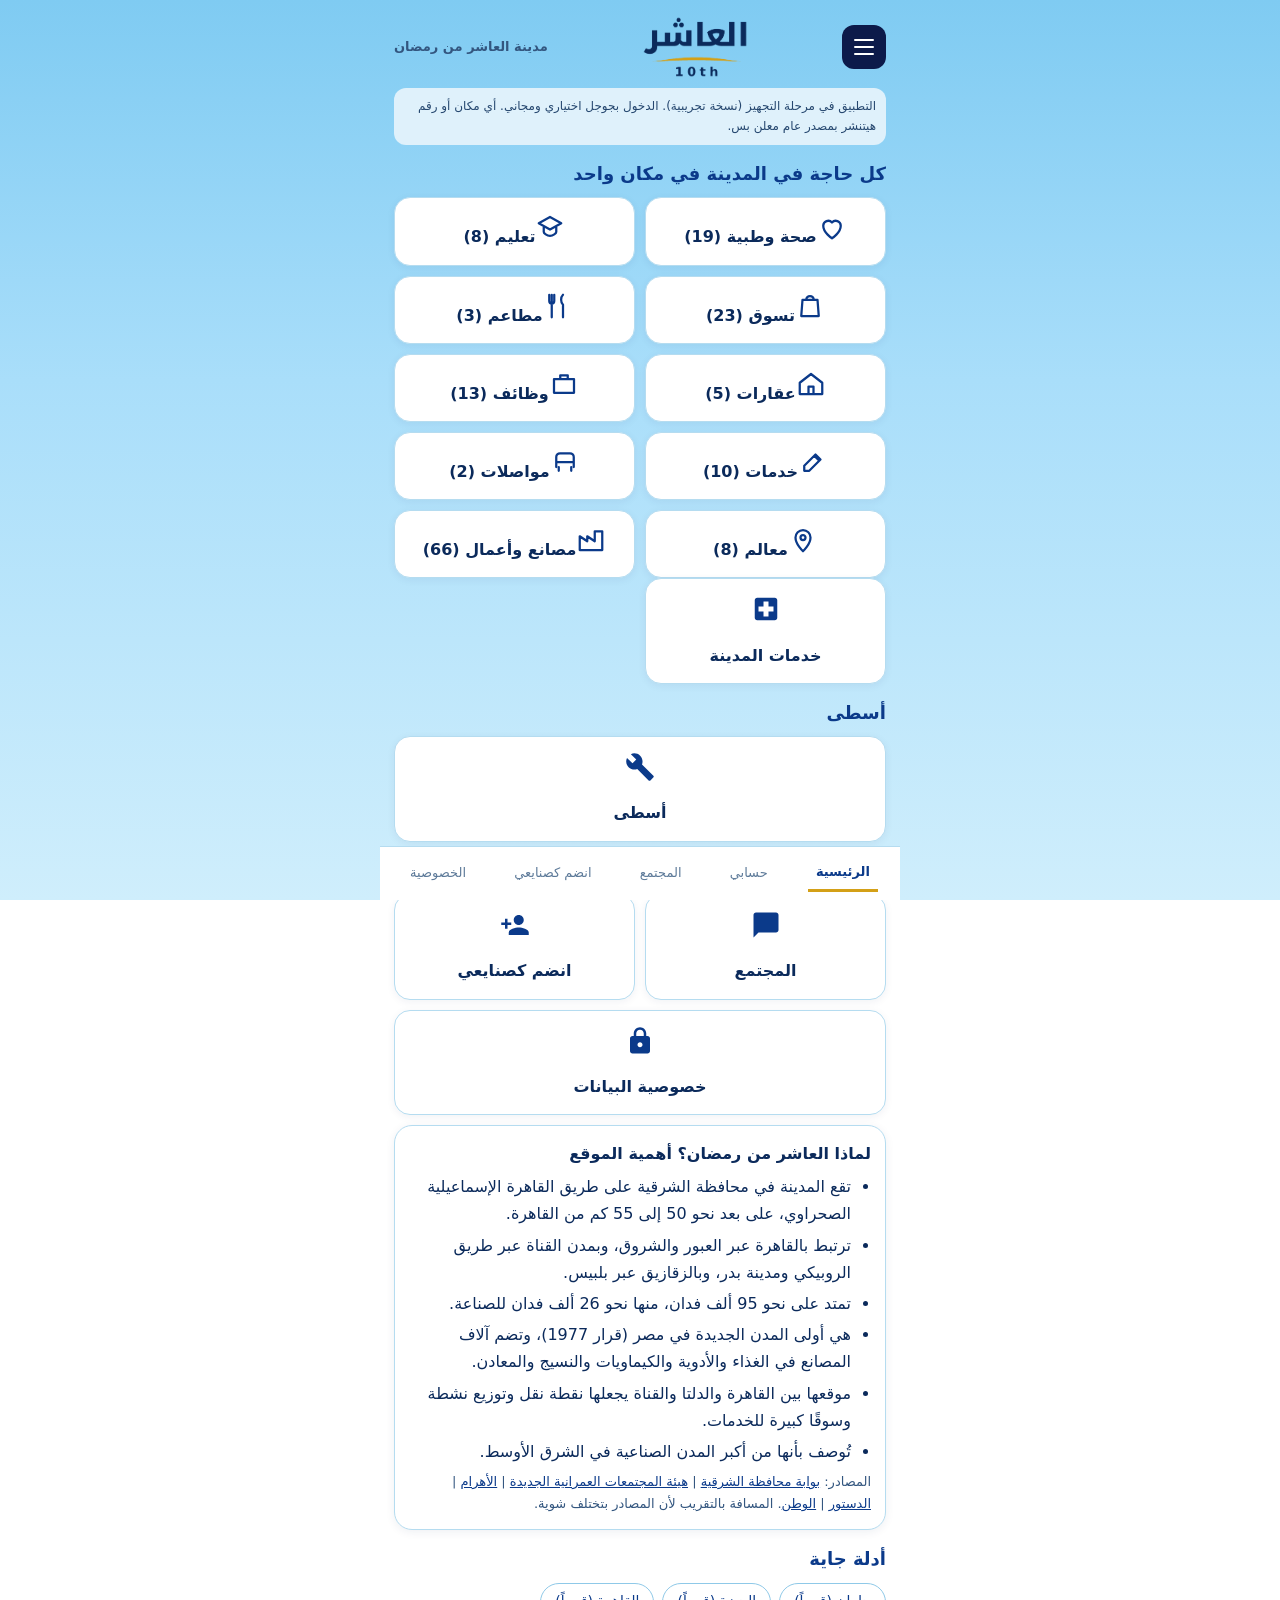
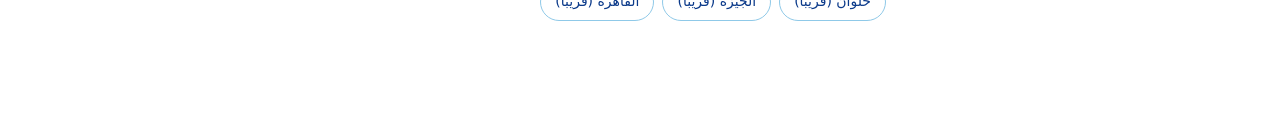
==== asta/index.html @ f3e726d2 "Revise directory content in index.html Updated the content and structure of the directory in index.h" ====
<!doctype html><html lang="ar" dir="rtl"><head><meta charset="utf-8"><meta name="viewport" content="width=device-width,initial-scale=1,viewport-fit=cover"><title>العاشر</title><link rel="manifest" href="manifest.webmanifest"><link rel="icon" type="image/png" href="[data-uri]"><link rel="apple-touch-icon" href="icon-192.png"><meta name="theme-color" content="#7fcbf2"><meta name="robots" content="noindex">
<style>
*{box-sizing:border-box;-webkit-tap-highlight-color:transparent}body{margin:0;background:linear-gradient(180deg,#7fcbf2 0,#a9defa 380px,#cfeefc 100%) fixed;color:#0b2a5b;font-family:system-ui,-apple-system,"Segoe UI",Tahoma,sans-serif;padding:calc(env(safe-area-inset-top) + 10px) 14px 92px;max-width:520px;margin:0 auto;line-height:1.7;min-height:100vh}
h1{font-size:24px;margin:6px 0 2px;color:#0b2a5b}h2{font-size:18px;margin:14px 0 8px;color:#0b3a8a}.sub{font-size:13px;color:#33567f}
.top{display:flex;align-items:center;justify-content:space-between;gap:10px;margin:6px 0 4px}.logo{height:62px}.logo svg{width:100%;height:100%}.tag{font-size:13px;color:#33567f;font-weight:600;text-align:left}
.card{background:#fff;border:1px solid #b5dcf0;border-radius:18px;padding:14px;margin:10px 0;box-shadow:0 2px 10px rgba(11,42,91,.07)}
.grid{display:grid;grid-template-columns:1fr 1fr;gap:10px}.tile{background:#fff;border:1px solid #b5dcf0;border-radius:16px;padding:14px 10px;text-align:center;color:#0b2a5b;font:inherit;font-weight:700;cursor:pointer;box-shadow:0 2px 8px rgba(11,42,91,.06)}.tile .e{display:block;font-size:26px;margin-bottom:4px}.tile.wide{grid-column:1/-1}
.chips{display:flex;flex-wrap:wrap;gap:8px;margin:8px 0}.chip{background:#fff;border:1px solid #8fc9e8;border-radius:999px;padding:6px 14px;font-size:14px;color:#0b3a8a}
button{font:inherit}.back{background:none;border:0;color:#0b3a8a;font-weight:700;padding:6px 0}
.btn{background:#0b3a8a;color:#fff;border:0;border-radius:12px;padding:11px 16px;font-weight:800;width:100%}.btn[disabled]{background:#c7d7e6;color:#6b809a}
.empty{border:1px dashed #6fb3d9;background:#f4fbff;border-radius:14px;padding:14px;color:#25476f;font-size:14px;margin-top:10px}
.disc{font-size:12px;background:#dff1fb;border-radius:12px;padding:8px 10px;margin:10px 0;color:#25476f}
select{font:inherit;background:#fff;color:#0b2a5b;border:1px solid #8fc9e8;border-radius:10px;padding:8px;width:100%;margin-top:6px}
nav{position:fixed;bottom:0;left:0;right:0;background:#fff;border-top:1px solid #b5dcf0;display:flex;justify-content:space-around;padding:8px 6px calc(env(safe-area-inset-bottom) + 8px);max-width:520px;margin:0 auto}
nav button{background:none;border:0;color:#5d7a99;padding:6px 8px;font-size:13px}nav button.on{color:#0b3a8a;font-weight:800;border-bottom:3px solid #d4a017}
ul{padding-inline-start:20px;margin:6px 0}li{margin:4px 0}
#ov{position:fixed;inset:0;background:rgba(5,15,50,.5);opacity:0;pointer-events:none;transition:opacity .2s;z-index:20}#ov.on{opacity:1;pointer-events:auto}#dr{position:fixed;top:0;bottom:0;right:0;width:min(78vw,300px);background:#0c1a4a;color:#fff;transform:translateX(100%);transition:transform .22s;z-index:21;overflow-y:auto;padding:14px 10px 24px}#dr.on{transform:none}#dr h3{margin:6px 10px 12px;font-size:18px;color:#f0c24a}#dr button{display:block;width:100%;text-align:right;background:none;border:0;color:#fff;font:inherit;font-size:16px;padding:12px;border-radius:10px}#dr button:active,#dr button.on{background:rgba(255,255,255,.14)}#dr hr{border:0;border-top:1px solid rgba(255,255,255,.2);margin:8px 0}</style></head><body>
<div class="top"><button id="hb" aria-label="القائمة" style="background:#0c1a4a;border:0;border-radius:12px;width:44px;height:44px;flex:none;display:flex;flex-direction:column;align-items:center;justify-content:center;gap:5px;padding:0"><i style="display:block;width:20px;height:2px;background:#fff;border-radius:2px"></i><i style="display:block;width:20px;height:2px;background:#fff;border-radius:2px"></i><i style="display:block;width:20px;height:2px;background:#fff;border-radius:2px"></i></button><div class="logo"><img src="[data-uri]" alt="العاشر 10th" style="height:100%;width:auto"></div><div class="tag">مدينة العاشر من رمضان</div></div>
<div class="disc">التطبيق في مرحلة التجهيز (نسخة تجريبية). الدخول بجوجل اختياري ومجاني. أي مكان أو رقم هيتنشر بمصدر عام معلن بس.</div>
<div id="v"></div>
<nav id="nv"></nav><div id="ov"></div><div id="dr"></div>
<script>
const SECT={
rs:{g:1,e:'',n:'مطاعم',d:'مطاعم العاشر من رمضان',chips:['كشري','مشويات','فطير','سمك','وجبات سريعة','حلويات'],em:'لسه مفيش بيانات هنا. هنضيف الأماكن والأرقام بس لما يكون ليها مصدر عام معلن، وهنكتب المصدر وتاريخ القراءة.'},
cf:{g:1,e:'',n:'كافيهات',d:'كافيهات العاشر من رمضان',chips:['كافيه','قهوة مختصة','مكان للمذاكرة'],em:'لسه مفيش بيانات هنا. هنضيف الأماكن والأرقام بس لما يكون ليها مصدر عام معلن، وهنكتب المصدر وتاريخ القراءة.'},
tx:{g:1,e:'',n:'تاكسي ومواصلات',d:'التاكسي والمواصلات جوه العاشر من رمضان وناحية القاهرة والزقازيق',chips:['تاكسي','ميكروباص','مواقف'],em:'لسه مفيش بيانات هنا. هنضيف الأماكن والأرقام بس لما يكون ليها مصدر عام معلن، وهنكتب المصدر وتاريخ القراءة.'},
sv:{g:1,e:'',n:'خدمات المدينة',d:'صيدليات، مستشفيات، أرقام الطوارئ',chips:['صيدليات','مستشفيات','طوارئ'],em:'لسه مفيش بيانات هنا. هنضيف الأماكن والأرقام بس لما يكون ليها مصدر عام معلن، وهنكتب المصدر وتاريخ القراءة.'},
tr:{e:'',n:'أسطى: الصنايعية',d:'صنايعية في كل المحافظات حسب الحرفة',chips:['سباك','كهربائي','فني تكييف','نجار','نقاش','حداد'],em:'لسه مفيش صنايعية مسجلين. القسم هيتملي لما التسجيل يفتح.'},
co:{e:'',n:'مقاولين',d:'مقاولين في كل المحافظات',chips:[],em:'لسه مفيش مقاولين مسجلين. القسم هيتملي لما التسجيل يفتح.'},
en:{e:'',n:'مهندسين',d:'مهندسين في كل المحافظات',chips:[],em:'لسه مفيش مهندسين مسجلين. القسم هيتملي لما التسجيل يفتح.'},
su:{e:'',n:'موردين وتوريد',d:'موردين ومحلات مواد البناء والعدد',chips:['مون','حديد','بويات','سيراميك','العدد والمعدات'],em:'لسه مفيش موردين مسجلين. القسم هيتملي لما التسجيل يفتح.'}};
const IC={"rs": "M11 9H9V2H7v7H5V2H3v7c0 2.12 1.66 3.84 3.75 3.97V22h2.5v-9.03C11.34 12.84 13 11.12 13 9V2h-2v7zm5-3v8h2.5v8H21V2c-2.76 0-5 2.24-5 4z", "cf": "M20 3H4v10c0 2.21 1.79 4 4 4h6c2.21 0 4-1.79 4-4v-3h2c1.11 0 2-.89 2-2V5c0-1.11-.89-2-2-2zm0 5h-2V5h2v3zM4 19h16v2H4z", "tx": "M18.92 6.01C18.72 5.42 18.16 5 17.5 5H15V3H9v2H6.5c-.66 0-1.21.42-1.42 1.01L3 12v8c0 .55.45 1 1 1h1c.55 0 1-.45 1-1v-1h12v1c0 .55.45 1 1 1h1c.55 0 1-.45 1-1v-8l-2.08-5.99zM6.5 16c-.83 0-1.5-.67-1.5-1.5S5.67 13 6.5 13s1.5.67 1.5 1.5S7.33 16 6.5 16zm11 0c-.83 0-1.5-.67-1.5-1.5s.67-1.5 1.5-1.5 1.5.67 1.5 1.5-.67 1.5-1.5 1.5zM5 11l1.5-4.5h11L19 11H5z", "sv": "M19 3H5c-1.1 0-2 .9-2 2v14c0 1.1.9 2 2 2h14c1.1 0 2-.9 2-2V5c0-1.1-.9-2-2-2zm-1 11h-4v4h-4v-4H6v-4h4V6h4v4h4v4z", "tr": "M22.7 19l-9.1-9.1c.9-2.3.4-5-1.5-6.9-2-2-5-2.4-7.4-1.3L9 6 6 9 1.6 4.7C.4 7.1.9 10.1 2.9 12.1c1.9 1.9 4.6 2.4 6.9 1.5l9.1 9.1c.4.4 1 .4 1.4 0l2.3-2.3c.5-.4.5-1.1.1-1.4z", "co": "M12 2L2 7v2h20V7L12 2zM4 11v8h4v-8H4zm6 0v8h4v-8h-4zm6 0v8h4v-8h-4zM2 21h20v2H2z", "en": "M3 17.25V21h3.75L17.81 9.94l-3.75-3.75L3 17.25zM20.71 7.04a1 1 0 000-1.41l-2.34-2.34a1 1 0 00-1.41 0l-1.83 1.83 3.75 3.75 1.83-1.83z", "su": "M20 2H4c-1 0-2 1-2 2v3.01c0 .72.43 1.34 1 1.69V20c0 1.1 1.1 2 2 2h14c.9 0 2-.9 2-2V8.7c.57-.35 1-.97 1-1.69V4c0-1-1-2-2-2zm-5 12H9v-2h6v2zm5-7H4V4l16-.02V7z", "cm": "M20 2H4c-1.1 0-2 .9-2 2v18l4-4h14c1.1 0 2-.9 2-2V4c0-1.1-.9-2-2-2z", "jn": "M15 12c2.21 0 4-1.79 4-4s-1.79-4-4-4-4 1.79-4 4 1.79 4 4 4zm-9-2V7H4v3H1v2h3v3h2v-3h3v-2H6zm9 4c-2.67 0-8 1.34-8 4v2h16v-2c0-2.66-5.33-4-8-4z", "pv": "M18 8h-1V6c0-2.76-2.24-5-5-5S7 3.24 7 6v2H6c-1.1 0-2 .9-2 2v10c0 1.1.9 2 2 2h12c1.1 0 2-.9 2-2V10c0-1.1-.9-2-2-2zm-6 9c-1.1 0-2-.9-2-2s.9-2 2-2 2 .9 2 2-.9 2-2 2zM9 8V6c0-1.66 1.34-3 3-3s3 1.34 3 3v2H9z"};const ic=k=>{const s=document.createElement('span');s.className='e';s.innerHTML='<svg viewBox="0 0 24 24" width="30" height="30" fill="#0b3a8a"><path d="'+IC[k]+'"/></svg>';return s};
const $=(t,a={},...c)=>{const e=document.createElement(t);for(const k in a){if(k==='on')for(const x in a.on)e.addEventListener(x,a.on[x]);else e.setAttribute(k,a[k])}c.flat().forEach(x=>e.append(x&&x.nodeType?x:document.createTextNode(x==null?'':x)));return e};
const DATA=[["sv", "طوارئ", "شرطة النجدة", "122", "وزارة الداخلية", "https://moi.gov.eg/home/EmergancyNumber"], ["sv", "طوارئ", "الحماية المدنية (المطافي)", "180", "وزارة الداخلية", "https://moi.gov.eg/home/EmergancyNumber"], ["sv", "طوارئ", "حوادث المرور", "01221110000", "وزارة الداخلية", "https://moi.gov.eg/home/EmergancyNumber"], ["sv", "طوارئ", "مكافحة جرائم تقنية المعلومات", "108", "وزارة الداخلية", "https://moi.gov.eg/home/EmergancyNumber"], ["sv", "طوارئ", "الإسعاف", "123", "بوابة محافظة القليوبية (رقم قومي)", "http://www.qaliobia.gov.eg/SitePages/SerEmergency.aspx?ID=1"], ["sv", "مرافق", "طوارئ الغاز", "129", "جهاز حماية المستهلك", "https://cpa.gov.eg/ar-eg/%D8%A3%D8%B1%D9%82%D8%A7%D9%85-%D8%AA%D9%87%D9%85%D9%83"], ["sv", "مرافق", "المياه والصرف الصحي", "125", "جهاز حماية المستهلك", "https://cpa.gov.eg/ar-eg/%D8%A3%D8%B1%D9%82%D8%A7%D9%85-%D8%AA%D9%87%D9%85%D9%83"], ["sv", "المدينة", "جهاز مدينة العاشر من رمضان (54 طريق مصر الإسماعيلية الصحراوي)", "0554410437", "بوابة محافظة الشرقية", "http://www.sharkia.gov.eg/areas/asher/default.aspx"], ["sv", "مستشفيات", "مستشفى العاشر من رمضان الجامعي", "", "الرئاسة المصرية: صفحة المشروع (يوليو 2022)", "https://www.presidency.eg/ar/%D8%A7%D9%84%D9%85%D8%B4%D8%A7%D8%B1%D9%8A%D8%B9-%D8%A7%D9%84%D9%82%D9%88%D9%85%D9%8A%D8%A9/%D9%85%D8%B3%D8%AA%D8%B4%D9%81%D9%89-%D8%A7%D9%84%D8%B9%D8%A7%D8%B4%D8%B1-%D9%85%D9%86-%D8%B1%D9%85%D8%B6%D8%A7%D9%86-%D8%A7%D9%84%D8%AC%D8%A7%D9%85%D8%B9%D9%8A-02-07-2022/"], ["cf", "كافيهات", "قهوة كايرو، ستريب مول (مفتوح 24/7 حسب موقعهم)", "", "الموقع الرسمي: qahwetcairo.com", "https://www.qahwetcairo.com/"], ["cf", "كافيهات", "ميرتا Mirta، منطقة الأردنية (السبت إلى الخميس 8 ص إلى 8 م)", "", "الموقع الرسمي: mirta.coffee", "https://mirta.coffee/branch/egypt"]];const RD='27 نوفمبر 2026';
const GOV=['القاهرة','الجيزة','الإسكندرية','القليوبية','الشرقية','الدقهلية','الغربية','المنوفية','البحيرة','كفر الشيخ','دمياط','بورسعيد','الإسماعيلية','السويس','شمال سيناء','جنوب سيناء','البحر الأحمر','بني سويف','الفيوم','المنيا','أسيوط','سوهاج','قنا','الأقصر','أسوان','الوادي الجديد','مطروح'];let gov=localStorage.getItem('asta_gov')||'',cty=localStorage.getItem('asta_city')||'';const CITY={"القاهرة": ["المرج", "المطرية", "عين شمس", "السلام أول", "السلام ثان", "النزهة", "مصر الجديدة", "مدينة نصر شرق", "مدينة نصر غرب", "الوايلي", "باب الشعرية", "وسط القاهرة", "الموسكي", "الأزبكية", "عابدين", "بولاق", "غرب", "منشأة ناصر", "الزيتون", "حدائق القبة", "الزاوية الحمراء", "الشرابية", "الساحل", "شبرا", "روض الفرج", "الأميرية", "السيدة زينب", "مصر القديمة", "الخليفة", "المقطم", "البساتين", "دار السلام", "المعادي", "طرة", "حلوان", "التبين", "15 مايو", "المعصرة", "القاهرة الجديدة"], "الجيزة": ["الجيزة", "منشأة القناطر", "أوسيم", "كرداسة", "أبو النمرس", "الحوامدية", "البدرشين", "العياط", "الصف", "أطفيح", "الواحات البحرية", "الشيخ زايد", "السادس من أكتوبر", "الباويطي"], "القليوبية": ["بنها", "قليوب", "القناطر الخيرية", "الخانكة", "كفر شكر", "طوخ", "شبين القناطر", "شبرا الخيمة", "قها", "العبور", "الخصوص"], "الإسكندرية": ["الإسكندرية", "برج العرب", "برج العرب الجديدة"], "البحيرة": ["دمنهور", "كفر الدوار", "رشيد", "إدكو", "أبو المطامير", "أبو حمص", "الدلنجات", "المحمودية", "الرحمانية", "إيتاي البارود", "حوش عيسى", "شبراخيت", "كوم حمادة", "بدر", "وادي النطرون", "النوبارية الجديدة"], "مطروح": ["مرسى مطروح", "الحمام", "العلمين", "الضبعة", "النجيلة", "سيدي براني", "السلوم", "سيوة"], "دمياط": ["دمياط", "فارسكور", "كفر سعد", "الزرقا", "كفر البطيخ", "رأس البر", "عزبة البرج", "دمياط الجديدة", "السرو", "الروضة"], "الدقهلية": ["المنصورة", "طلخا", "ميت غمر", "دكرنس", "أجا", "منية النصر", "السنبلاوين", "بني عبيد", "المنزلة", "تمي الأمديد", "الجمالية", "شربين", "المطرية", "بلقاس", "ميت سلسيل", "محلة دمنة", "نبروه"], "كفر الشيخ": ["كفر الشيخ", "دسوق", "فوه", "مطوبس", "البرلس", "الحامول", "بيلا", "الرياض", "سيدي سالم", "قلين"], "الغربية": ["طنطا", "المحلة الكبرى", "كفر الزيات", "زفتى", "السنطة", "قطور", "بسيون", "سمنود"], "المنوفية": ["شبين الكوم", "السادات", "منوف", "أشمون", "الباجور", "قويسنا", "بركة السبع", "تلا", "الشهداء"], "الشرقية": ["العاشر من رمضان", "الزقازيق", "بلبيس", "أبو حماد", "منيا القمح", "ههيا", "فاقوس", "مشتول السوق", "أبو كبير", "الإبراهيمية", "ديرب نجم", "كفر صقر", "أولاد صقر", "الحسينية", "صان الحجر", "منشأة أبو عمر"], "الإسماعيلية": ["الإسماعيلية", "فايد", "القنطرة شرق", "القنطرة غرب", "التل الكبير", "أبو صوير", "القصاصين"], "بني سويف": ["بني سويف", "الواسطى", "ناصر", "إهناسيا", "ببا", "سمسطا", "الفشن", "الفيوم", "طامية", "سنورس", "إطسا", "إبشواي", "يوسف الصديق", "الشواشنة", "سنهور القبلية"], "المنيا": ["المنيا", "مغاغة", "بني مزار", "مطاي", "سمالوط", "أبو قرقاص", "ملوي", "دير مواس", "العدوة", "المنيا الجديدة"], "أسيوط": ["ديروط", "القوصية", "أبنوب", "منفلوط", "أسيوط", "الفتح", "أبو تيج", "الغنايم", "ساحل سليم", "البداري", "صدفا"], "سوهاج": ["سوهاج", "أخميم", "دار السلام", "ساقلتة", "المراغة", "طهطا", "طما", "جهينة", "المنشاة", "جرجا", "البلينا", "العسيرات"], "قنا": ["قنا", "نجع حمادي", "دشنا", "قوص", "قفط", "فرشوط", "أبو تشت", "الوقف", "نقادة"], "الأقصر": ["الأقصر", "البياضية", "القرنة", "أرمنت", "الطود", "إسنا", "الأقصر الجديدة", "طيبة الجديدة"], "أسوان": ["أسوان", "دراو", "كوم أمبو", "نصر النوبة", "إدفو"], "الفيوم": ["الفيوم", "سنورس", "إبشواي", "إطسا", "طامية", "يوسف الصديق"], "البحر الأحمر": ["الغردقة", "رأس غارب", "القصير", "سفاجا", "مرسى علم", "شلاتين", "حلايب"], "الوادي الجديد": ["الخارجة", "الداخلة", "الفرافرة", "باريس", "بلاط"], "بورسعيد": ["بورسعيد", "بورفؤاد", "سلام مصر"], "السويس": ["السويس", "الأربعين", "عتاقة", "الجناين", "فيصل", "السويس الجديدة"], "شمال سيناء": ["العريش", "بئر العبد", "الحسنة", "نخل", "الشيخ زويد", "رفح"], "جنوب سيناء": ["أبو رديس", "أبو زنيمة", "نويبع", "طابا", "رأس سدر", "دهب", "شرم الشيخ", "سانت كاترين", "الطور"]};const PART=["الوادي الجديد"];
const V=document.getElementById('v');let page='home';
const NAV=[['home','الرئيسية'],['ac','حسابي'],['cm','المجتمع'],['jn','انضم كصنايعي'],['pv','الخصوصية']];
function go(p){page=p;render();scrollTo(0,0)}
function nav(){const n=document.getElementById('nv');n.innerHTML='';NAV.forEach(([k,l])=>n.append($('button',{class:page===k?'on':'',on:{click:()=>go(k)}},l)))}
const back=(t)=>$('button',{class:'back',on:{click:()=>go(t||'home')}},'→ رجوع');
const DIR=[["مصانع وأعمال","شركة النساجون الشرقيون","المنطقة الصناعية - مدينة العاشر من رمضان"],["تسوق","النساجون الشرقيون","بجوار صيدناوى، العاشر من رمضان"],["تسوق","معرض العاشر ٢ النساجون الشرقيون","امام مستشفى ابو العزايم، المنطقة الصناعية، العاشر من رمضان"],["تعليم","مدرسة فريش الدولية للتكنولوجيا التطبيقية","طريق مصر النور، العاشر من رمضان"],["تعليم","مدرسة عمرو بن العاص التجريبية للغات","العاشر من رمضان"],["تعليم","مدرسة جرين هايتس مصر الأمريكية","مجاورة 56"],["تعليم","مدرسة العلا الخاصة","العاشر من رمضان"],["مطاعم","كرم الشام","ميدان الأردنية - بجوار مجمع عبد المقصود وسينما رينسانس"],["مطاعم","حواوشى الرفاعى","ش ابو بكر الصديق، الاردنية، العاشر من رمضان"],["مطاعم","مطعم الثوره","المجاورة الخامسة، العاشر من رمضان، الشرقية داخل مول ابو الوفا"],["مواصلات","ريد لاين تاكسي (خدمة أهالي العاشر)","خدمة تاكسي بكباتن مسجلين بأكواد، تنظيم عبر صفحة فيسبوك"],["مواصلات","تاكسي ريد لاين & FOR YOU (رحلات خارجية/مطارات/شركات)","رحلات خارجية وسفر ومطارات وتعاقدات شركات، عربيات مكيفة، إدارة عبر جروب فيسبوك"],["معالم","الأردنية","قلب المدينة التجاري: بنوك، مطاعم، كافيهات"],["معالم","ميدان صيدناوي","شارع تجاري شهير، مطعم الثورة بالمجاورة 14 وبينك كافيه أعلى فودافون"],["معالم","مجمع عبد المقصود التجاري - الأردنية","اتش ار للتوريدات مبنى 13، كرم الشام بجواره مع سينما رينسانس"],["معالم","دار مناسبات العاشر - الأردنية (بجوار منطقة البنوك)","قاعة مناسبات معروفة، مزايدة تشغيل منشورة 2026"],["معالم","قاعة الماسة - نادي الرواد (البوابة الخلفية أمام المجاورة 19)","قاعة أفراح ومناسبات"],["معالم","مجمع البنوك / منطقة البنوك - الأردنية","كشري هند بجوار سنترال العاشر ومجمع البنوك، ارابكو بجوار دار المناسبات"],["معالم","الموقف الإقليمي الجديد - المجاورة 73 الظهير الصحراوي","12 خطًا داخليًا وخارجيًا، محلات للإيجار أمامه"],["معالم","نادي الرواد - مركز الحي الأول","أشهر نادي بالمدينة، قاعة الماسة بالبوابة الخلفية"],["عقارات","ظلال (إسكان فاخر - جهاز المدينة)","منطقة الخدمات الإقليمية"],["عقارات","كمبوند لوزان","طريق مصر الإسماعيلية مباشرة - أمام هايبر وان والنساجون الشرقيون"],["عقارات","دار مصر","حي الياسمين (10 كم من المركز)"],["عقارات","جنة","العاشر من رمضان"],["عقارات","سكن مصر","العاشر من رمضان"],["تعليم","مدرسة بردى للغات","العاشر من رمضان"],["تعليم","مدرسة القادسية التجريبية الاعدادية بنات","العاشر من رمضان"],["تعليم","مدرسة حورس لتعليم القيادة","العاشر من رمضان"],["تسوق","معرض المصطفى للمراتب والمفروشات","العاشر من رمضان"],["تسوق","هوم سنتر للمفروشات","مجاورة 26 - أول عمارات منتجع نور الدين بجوار نادي الرواد"],["تسوق","العاشر للمفروشات","العاشر من رمضان"],["تسوق","آيسل للأثاث","العاشر من رمضان"],["تسوق","معرض الدمرداش للأجهزة الكهربائية","مجاورة 59، العاشر من رمضان"],["تسوق","الميهي للأدوات الكهربائية (حامد الميهى)","ش السنترال - الأردنية، العاشر من رمضان"],["تسوق","معرض دهانات GLC - الكريم","الأردنية، العاشر من رمضان"],["تسوق","معارض أبو سليم","مجمع عبد المقصود - الأردنية، العاشر من رمضان"],["تسوق","مركز سينا التجاري","شارع السيدة رقية، العاشر من رمضان"],["تسوق","لؤلؤة المدينة","صيدناوي، العاشر من رمضان"],["تسوق","جيلا - شركة التوكل الكهربائية","15 مجموعة ج - مركز المدينة الحي الأول، العاشر من رمضان"],["تسوق","معرض الماسة للأجهزة الكهربائية","الحي 14 بجوار كشك أبو عمارة، العاشر من رمضان"],["تسوق","المعناوي للأجهزة الكهربائية","مجاورة 7 - شارع الأندلس أمام سوبر ماركت الوادي الأخضر، العاشر من رمضان"],["تسوق","Al Hana Store - الهنا للأجهزة الكهربائية والمنزلية","مجمع عبد المقصود - الأردنية أمام موقف شرق الدلتا، العاشر من رمضان"],["تسوق","معرض أبو ضيف","الكمال سنتر - الدور الأرضي محل 35، العاشر من رمضان"],["تسوق","معرض السعد","المجاورة 7، العاشر من رمضان"],["تسوق","معرض دريم هاوس","مجاورة 60 - الشارع الرئيسي، العاشر من رمضان"],["تسوق","رويال ستور للأجهزة الكهربائية والمنزلية","المجاورة 60 - سنتر بلازا، العاشر من رمضان"],["تسوق","سلامة عوف للأجهزة الكهربائية والمنزلية","المجاورة 8 أمام سوبرماركت حجاج، العاشر من رمضان"],["تسوق","الشامي للأجهزة الكهربائية والمنزلية","مجاورة 43 بجوار صيدلية ليلي علي، العاشر من رمضان"],["تسوق","أبو سليم لمستلزمات المنزل (فرع مجاورة 14)","مجاورة 14 خلف البريد، العاشر من رمضان"],["خدمات","العاشر للصيانة","ش السنترال - الأردنية، داخل الجوهرة مول محل 139، العاشر من رمضان"],["خدمات","مركز سامح سمير - صيانة بلس","يخدم العاشر من رمضان (مركز متنقل/استقبال)"],["مصانع وأعمال","شركة الحمد لقطع غيار الأجهزة المنزلية","العاشر من رمضان (مصنع - بيع جملة للتجار)"],["مصانع وأعمال","اسيكو ايجيبت للأجهزة الكهربائية والأدوات المنزلية","بجوار شركة مصر لأعمال الأسمنت المسلح"],["مصانع وأعمال","المجموعة الهندسية - أي جي","العاشر من رمضان"],["مصانع وأعمال","فريش إليكتريك للأجهزة المنزلية","العاشر من رمضان"],["مصانع وأعمال","تريدكو للصناعات الهندسية - باساب","العاشر من رمضان - خدمة العملاء"],["مصانع وأعمال","تكنوجاز - الشرقية لصناعة الأجهزة المنزلية","العاشر من رمضان"],["مصانع وأعمال","سانيو - المجمع المصري للأجهزة الكهربائية والإلكترونية","بجوار سيراميكا كليوباترا"],["مصانع وأعمال","بلندكس ايجيبت","بجوار موج للصناعات المتطورة"],["مصانع وأعمال","أولاد الحسيني","الأردنية - داخل المصرية سنتر 1 - محل 90"],["مصانع وأعمال","أوليمبيك جروب","العاشر من رمضان"],["مصانع وأعمال","دي إي إيه - دلتا للأجهزة الكهربائية","القطعة 6أ - المنطقة الصناعية الثالثة، بجوار مصنع قنديل للصلب"],["مصانع وأعمال","سونيا لتصنيع الأجهزة المنزلية والكهربائية","شارع الوحدة تقاطع الخرطوم - المنطقة الصناعية الثانية، بجوار بيل ايجيبت"],["مصانع وأعمال","اتلانتيك للتجارة","العاشر من رمضان"],["مصانع وأعمال","كريازي","بجوار نيبو"],["صحة وطبية","مستشفى العاشر الجامعي","العاشر من رمضان"],["صحة وطبية","مستشفى ابن سينا","العاشر من رمضان"],["صحة وطبية","مستشفى الهلال الأخضر","العاشر من رمضان"],["صحة وطبية","مستشفى الغندور","العاشر من رمضان"],["صحة وطبية","مستشفى براعم للاطفال","العاشر من رمضان"],["صحة وطبية","مستشفى السلام","العاشر من رمضان"],["صحة وطبية","مستشفي خميس","العاشر من رمضان"],["مصانع وأعمال","شركة السويدي إلكتريك","العاشر من رمضان"],["خدمات","فندق وسينما دايموند","العاشر من رمضان"],["خدمات","فندق ميريتا","العاشر من رمضان"],["خدمات","Prime Inn","العاشر من رمضان"],["صحة وطبية","معمل البرج","العاشر من رمضان"],["صحة وطبية","معامل جولدن لاب","العاشر من رمضان"],["خدمات","نادي المهندسين العاشرمن رمضان","العاشر من رمضان"],["تعليم","المعهد التكنولوجي العالي","العاشر من رمضان"],["خدمات","قاعه الماسه نادي الرواد","العاشر من رمضان"],["صحة وطبية","معامل الخوارزمى","العاشر من رمضان"],["صحة وطبية","معامل الشمس","العاشر من رمضان"],["صحة وطبية","معامل مؤمنة كامل","العاشر من رمضان"],["صحة وطبية","معامل د. سمير شاكر","العاشر من رمضان"],["صحة وطبية","معامل رويال لاب","العاشر من رمضان"],["صحة وطبية","معامل مصر","العاشر من رمضان"],["صحة وطبية","معمل الاوبرا","العاشر من رمضان"],["صحة وطبية","معمل الفاروق","العاشر من رمضان"],["صحة وطبية","معمل د. عمر الدالى","العاشر من رمضان"],["صحة وطبية","المختبر (فرع العاشر)","العاشر من رمضان"],["خدمات","الفارس لتصنيع الرادياتير","العاشر من رمضان"],["خدمات","مركز الأصدقاء لصيانة السيارات","العاشر من رمضان"],["خدمات","S.T.S مركز صيانة السيارات (مجاورة 8 ش الأندلس)","العاشر من رمضان"],["مصانع وأعمال","الشركة السورية لتصنيع الأغذية","العاشر من رمضان"],["مصانع وأعمال","الشركة المصرية للمركزات والمجمدات والعصائر الفاخرة - دوللى","العاشر من رمضان"],["مصانع وأعمال","الشركة المصرية لمنتجات الألبان والمواد الغذائية","العاشر من رمضان"],["مصانع وأعمال","المجموعة المصرية السويسرية الصناعية - بنتليز","العاشر من رمضان"],["مصانع وأعمال","شركة أرما للصناعات الغذائية","العاشر من رمضان"],["مصانع وأعمال","شركة ألفا مصر للإستثمار الصناعي","العاشر من رمضان"],["مصانع وأعمال","شركة أمجاد للصناعات الغذائية - شيكى دودو","العاشر من رمضان"],["مصانع وأعمال","شركة أوريكس لاند للصناعات الغذائية","العاشر من رمضان"],["مصانع وأعمال","شركة إنترناشيونال","العاشر من رمضان"],["مصانع وأعمال","شركة إيماس لإضافات الأغذية","العاشر من رمضان"],["مصانع وأعمال","شركة البروج للصناعات الغذائية","العاشر من رمضان"],["مصانع وأعمال","شركة التاج للمواد الغذائية","العاشر من رمضان"],["مصانع وأعمال","شركة الحرية للصناعات الغذائية - الحرية 2000","العاشر من رمضان"],["مصانع وأعمال","شركة الزهار لصناعة الجلاش الآلي","العاشر من رمضان"],["مصانع وأعمال","شركة الشرق الأوسط للصناعات الغذائية والألبان - جرين لاند - أمريكانا جروب","العاشر من رمضان"],["مصانع وأعمال","شركة الشهبندر للصناعات الغذائية","العاشر من رمضان"],["مصانع وأعمال","شركة الصناعات الغذائية المتخصصة - سيفتي مصر","العاشر من رمضان"],["مصانع وأعمال","شركة العالمية للتنمية الزراعية - فارم فريتس - أمريكانا جروب","العاشر من رمضان"],["مصانع وأعمال","شركة العالمية للصناعات الغذائية - زيلانديا مصر - بيك لاند","العاشر من رمضان"],["مصانع وأعمال","شركة العربية للمطاحن والصناعات الغذائية","العاشر من رمضان"],["مصانع وأعمال","شركة القابضة للصناعات الغذائية - مصر أسوان للأسماك - سوانا","العاشر من رمضان"],["مصانع وأعمال","شركة القاهرة للصناعات الغذائية - بوتشرمان","العاشر من رمضان"],["مصانع وأعمال","شركة القاهرة لمجازر الدواجن - كوكى - أمريكانا جروب","العاشر من رمضان"],["مصانع وأعمال","شركة الكرامة مصر للتصنيع والتجارة","العاشر من رمضان"],["مصانع وأعمال","شركة المتحدة لتصنيع الزيوت والعبوات","العاشر من رمضان"],["مصانع وأعمال","شركة المتحدة للحلويات الشرقية - الربيع","العاشر من رمضان"],["مصانع وأعمال","شركة المصرية السورية لصناعة الحلويات - تيستى مو","العاشر من رمضان"],["مصانع وأعمال","شركة المصرية السويسرية للمكرونة","العاشر من رمضان"],["مصانع وأعمال","شركة المصرية للزيوت الطبيعية ش.م.م","العاشر من رمضان"],["مصانع وأعمال","شركة المصرية للصناعات الغذائية - أنترفودز إيجيبت","العاشر من رمضان"],["مصانع وأعمال","شركة المصرية للصناعات الغذائية الحديثة - هنى ويل","العاشر من رمضان"],["مصانع وأعمال","شركة المصرية لمنتجات الألبان والأغذية - ايدافكو","العاشر من رمضان"],["مصانع وأعمال","شركة المصرية لمنتجات الألبان والإضافات الغذائية","العاشر من رمضان"],["مصانع وأعمال","شركة النهضة الصناعية","العاشر من رمضان"],["مصانع وأعمال","شركة النيل للصناعات الغذائية","العاشر من رمضان"],["مصانع وأعمال","شركة الوطنية لمنتجات الذرة","العاشر من رمضان"],["مصانع وأعمال","شركة ايجل فود","العاشر من رمضان"],["مصانع وأعمال","شركة بست تشيز","العاشر من رمضان"],["مصانع وأعمال","شركة جوهر إخوان","العاشر من رمضان"],["مصانع وأعمال","شركة حلواني إخوان","العاشر من رمضان"],["مصانع وأعمال","شركة د.أوليفي للصناعات الغذائية والإستثمار الزراعي","العاشر من رمضان"],["مصانع وأعمال","شركة رجب فارم","العاشر من رمضان"],["مصانع وأعمال","شركة رويال سويت - السلام للحلويات والشيكولاته","العاشر من رمضان"],["مصانع وأعمال","شركة سماحة والمرجوشى للحلويات والمواد الغذائية - لؤلؤة","العاشر من رمضان"],["مصانع وأعمال","شركة سويت سورس لمنتجات الحلوى والأغذية","العاشر من رمضان"],["مصانع وأعمال","شركة سيموس للصناعات الغذائية","العاشر من رمضان"],["مصانع وأعمال","شركة شاي الفراشة","العاشر من رمضان"],["مصانع وأعمال","شركة شوكو سوريا","العاشر من رمضان"],["مصانع وأعمال","شركة لاكتو مصر","العاشر من رمضان"],["مصانع وأعمال","شركة ماندرين قويدر","العاشر من رمضان"],["وظائف","شركة دهانات الجزيرة","العاشر من رمضان"],["وظائف","الضحى للصناعات الغذائية","العاشر من رمضان"],["وظائف","كارن فابريكس","العاشر من رمضان"],["وظائف","واحة للأجهزة المنزلية","العاشر من رمضان"],["وظائف","مجموعة ايمن شاهين","العاشر من رمضان"],["وظائف","انترتريد","العاشر من رمضان"],["وظائف","ايه ام جروب","العاشر من رمضان"],["وظائف","تانك للتجارة والصناعة","العاشر من رمضان"],["وظائف","زينه","العاشر من رمضان"],["وظائف","أوليس هولدنج","العاشر من رمضان"],["وظائف","الشركة المصرية للاستثمار الغذائي","العاشر من رمضان"],["وظائف","الملكة","العاشر من رمضان"],["وظائف","Cegy plastics","العاشر من رمضان"]];const DCATS=["صحة وطبية", "تعليم", "تسوق", "مطاعم", "عقارات", "وظائف", "خدمات", "مواصلات", "معالم", "مصانع وأعمال"];const DIC={"صحة وطبية": "M12 21s-7-4.4-7-10a4 4 0 017-2.6A4 4 0 0119 11c0 5.6-7 10-7 10z", "تعليم": "M3 9l9-5 9 5-9 5-9-5zm4 3v4c0 1 2.5 3 5 3s5-2 5-3v-4", "تسوق": "M6 7h12l1 13H5L6 7zm3 0a3 3 0 016 0", "مطاعم": "M7 3v8M5 3v5a2 2 0 004 0V3M7 11v10M16 3c-2 2-2 6 0 8v10", "عقارات": "M3 11l9-7 9 7v9H3zM10 20v-6h4v6", "وظائف": "M4 8h16v11H4zM9 8V5h6v3", "خدمات": "M14 6l4 4-9 9H5v-4zM13 7l4 4", "مواصلات": "M5 16V8a3 3 0 013-3h8a3 3 0 013 3v8M5 12h14M7 19v-3M17 19v-3", "معالم": "M12 21s-6-5.5-6-11a6 6 0 0112 0c0 5.5-6 11-6 11zM12 12a2 2 0 100-4 2 2 0 000 4", "مصانع وأعمال": "M3 20V9l6 4V9l6 4V5h6v15z"};let dcat='',dq='';
function dsvg(p){const n='http://www.w3.org/2000/svg';const v=document.createElementNS(n,'svg');v.setAttribute('viewBox','0 0 24 24');v.setAttribute('width','30');v.setAttribute('height','30');v.setAttribute('fill','none');v.setAttribute('stroke','#0b3a8a');v.setAttribute('stroke-width','1.8');v.setAttribute('stroke-linecap','round');v.setAttribute('stroke-linejoin','round');const q=document.createElementNS(n,'path');q.setAttribute('d',p);v.append(q);return v}
function dirp(){const rows=DIR.filter(r=>r[0]===dcat);V.append(back(),$('h2',{},dcat),$('div',{class:'sub'},rows.length+' مكان'));const ls=$('div',{});const draw=()=>{ls.innerHTML='';const q=dq.trim();rows.filter(r=>!q||(r[1]+' '+r[2]).includes(q)).forEach(r=>ls.append($('div',{class:'card'},$('div',{style:'font-weight:700'},r[1]),$('div',{class:'sub'},r[2]))))};V.append($('input',{placeholder:'ابحث بالاسم أو المنطقة',value:dq,style:'width:100%;padding:10px;border:1px solid #8fc9e8;border-radius:12px;font:inherit;margin:6px 0',on:{input:e=>{dq=e.target.value;draw()}}}),ls);draw();V.append($('div',{class:'disc'},'الأسماء والمناطق بس، من مصادر عامة معلنة بعد التحقق منها، قراءة 2026-11-28. مفيش أرقام تليفون ولا بيانات زوار. القائمة لسه بتكبر.'))}
function drawer(){const d=document.getElementById('dr'),o=document.getElementById('ov');const close=()=>{d.classList.remove('on');o.classList.remove('on')};const item=(l,f)=>$('button',{on:{click:()=>{close();f()}}},l);d.innerHTML='';d.append($('h3',{},'العاشر 10th'),item('الرئيسية',()=>go('home')));DCATS.forEach(c=>d.append(item(c,()=>{dcat=c;dq='';go('dir')})));d.append(item('خدمات المدينة',()=>go('sv')),$('hr'),item('أسطى',()=>go('as')),item('المجتمع',()=>go('cm')),item('انضم كصنايعي',()=>go('jn')),$('hr'),item('حسابي',()=>go('ac')),item('الخصوصية',()=>go('pv')));document.getElementById('hb').onclick=()=>{d.classList.add('on');o.classList.add('on')};o.onclick=close}
function why(){const b=$('div',{class:'card'},$('b',{},'لماذا العاشر من رمضان؟ أهمية الموقع'),$('ul',{},['تقع المدينة في محافظة الشرقية على طريق القاهرة الإسماعيلية الصحراوي، على بعد نحو 50 إلى 55 كم من القاهرة.','ترتبط بالقاهرة عبر العبور والشروق، وبمدن القناة عبر طريق الروبيكي ومدينة بدر، وبالزقازيق عبر بلبيس.','تمتد على نحو 95 ألف فدان، منها نحو 26 ألف فدان للصناعة.','هي أولى المدن الجديدة في مصر (قرار 1977)، وتضم آلاف المصانع في الغذاء والأدوية والكيماويات والنسيج والمعادن.','موقعها بين القاهرة والدلتا والقناة يجعلها نقطة نقل وتوزيع نشطة وسوقًا كبيرة للخدمات.','تُوصف بأنها من أكبر المدن الصناعية في الشرق الأوسط.'].map(t=>$('li',{},t))),$('div',{class:'sub'},'المصادر: ',$('a',{href:'http://www.sharkia.gov.eg/areas/asher/default.aspx',target:'_blank',rel:'noopener',style:'color:#0b3a8a'},'بوابة محافظة الشرقية'),' | ',$('a',{href:'http://www.newcities.gov.eg/know_cities/Tenth_Ramadan/(1).aspx',target:'_blank',rel:'noopener',style:'color:#0b3a8a'},'هيئة المجتمعات العمرانية الجديدة'),' | ',$('a',{href:'https://gate.ahram.org.eg/News/4278615.aspx',target:'_blank',rel:'noopener',style:'color:#0b3a8a'},'الأهرام'),' | ',$('a',{href:'https://www.dostor.org/5200997',target:'_blank',rel:'noopener',style:'color:#0b3a8a'},'الدستور'),' | ',$('a',{href:'https://www.elwatannews.com/news/details/4398359',target:'_blank',rel:'noopener',style:'color:#0b3a8a'},'الوطن'),'. المسافة بالتقريب لأن المصادر بتختلف شوية.'));return b}
function home(){const grp=(ks)=>{const g=$('div',{class:'grid'});ks.forEach(k=>g.append($('button',{class:'tile',on:{click:()=>go(k)}},ic(k),SECT[k].n)));return g};
{const g=$('div',{class:'grid'});DCATS.forEach(c=>g.append($('button',{class:'tile',on:{click:()=>{dcat=c;dq='';go('dir')}}},dsvg(DIC[c]),c+' ('+DIR.filter(r=>r[0]===c).length+')')));V.append($('h2',{},'كل حاجة في المدينة في مكان واحد'),g,grp(['sv']))}
{const a=$('div',{class:'grid'});a.append($('button',{class:'tile wide',on:{click:()=>go('as')}},ic('tr'),'أسطى'));V.append($('h2',{},'أسطى'),a)}
const g=$('div',{class:'grid'});
g.append($('button',{class:'tile',on:{click:()=>go('cm')}},ic('cm'),'المجتمع'));
g.append($('button',{class:'tile',on:{click:()=>go('jn')}},ic('jn'),'انضم كصنايعي'));
g.append($('button',{class:'tile wide',on:{click:()=>go('pv')}},ic('pv'),'خصوصية البيانات'));
V.append($('h2',{},'المزيد'),g);
V.append(why());V.append($('h2',{},'أدلة جاية'),$('div',{class:'chips'},['حلوان','الجيزة','القاهرة'].map(c=>$('span',{class:'chip'},c+' (قريباً)'))))}
function asm(){V.append(back(),$('h2',{},'أسطى'),$('div',{class:'sub'},'الصنايعية والمقاولين والمهندسين والموردين'),(()=>{const g=$('div',{class:'grid'});['tr','co','en','su'].forEach(k=>g.append($('button',{class:'tile',on:{click:()=>go(k)}},ic(k),SECT[k].n)));return g})())}
function sect(k){const s=SECT[k];V.append(back(['tr','co','en','su'].includes(k)?'as':'home'),$('h2',{},s.n),$('div',{class:'sub'},s.d));if(s.chips.length)V.append($('div',{class:'chips'},s.chips.map(c=>$('span',{class:'chip'},c))));if(s.g){const rows=DATA.filter(r=>r[0]===k);if(rows.length){const cats=[...new Set(rows.map(r=>r[1]))];cats.forEach(c=>{V.append($('h2',{},c));rows.filter(r=>r[1]===c).forEach(r=>V.append($('div',{class:'card'},$('div',{style:'font-weight:700'},r[2]),(r[3]?$('a',{href:'tel:'+r[3],style:'font-size:22px;font-weight:800;color:#0b3a8a;text-decoration:none;direction:ltr;display:inline-block;margin:4px 0'},r[3]):$('div',{class:'sub'},'الرقم مش منشور: مفيش مصدر رسمي ليه لسه.')),$('div',{class:'sub'},'المصدر: ',$('a',{href:r[5],target:'_blank',rel:'noopener',style:'color:#0b3a8a'},r[4]),' | قراءة: '+RD))))});V.append($('div',{class:'disc'},k==='sv'?'رقم الكهرباء وأرقام المستشفيات لسه مش منشورة: مفيش مصدر رسمي متفق عليه لسه. تأكد من الرقم قبل الاعتماد عليه.':'القائمة لسه ناقصة: بنضيف بس الأماكن اللي ليها موقع رسمي أو صفحة رسمية، ومعاها المصدر وتاريخ القراءة.'));return}V.append($('div',{class:'empty'},s.em),$('div',{class:'card'},$('b',{},'تقييمات الزوار (قريباً)'),$('div',{class:'sub'},'بعد التسجيل هتقدر تقيّم: مكان زرته، أو طلب عملته، أو صنايعي حجزته (حتى لو ماجاش). التقييم مربوط بزيارة أو طلب أو حجز حقيقي عشان نقلل التقييمات المزيفة، وبيتراجع قبل النشر. الترتيب حسب التقييم ومناسبته لبحثك. مش شغالة دلوقتي.')),$('div',{class:'disc'},'الأرقام والأماكن في الدليل بتتنشر بمصدر عام بس. ممنوع رقم من غير مصدر.'));return}V.append($('div',{class:'card'},$('label',{class:'sub'},'المحافظة'),$('div',{},$('select',{on:{change:e=>{gov=e.target.value;cty='';localStorage.setItem('asta_gov',gov);localStorage.setItem('asta_city','');render()}}},$('option',{value:''},'كل المحافظات'),GOV.map(g=>$('option',Object.assign({value:g},g===gov?{selected:'selected'}:{}),g)))),gov?[...(CITY[gov]?[$('label',{class:'sub',style:'display:block;margin-top:8px'},'المدينة / المركز'),$('select',{on:{change:e=>{cty=e.target.value;localStorage.setItem('asta_city',cty);render()}}},$('option',{value:''},'كل المدن والمراكز'),CITY[gov].map(c=>$('option',Object.assign({value:c},c===cty?{selected:'selected'}:{}),c)))]:[]),$('label',{class:'sub',style:'display:block;margin-top:8px'},CITY[gov]?'أو اكتب مدينتك':'اكتب مدينتك أو منطقتك'),$('input',{type:'text',maxlength:40,value:cty&&!(CITY[gov]||[]).includes(cty)?cty:'',placeholder:'مثال: اسم المدينة',style:'width:100%;margin-top:4px;border:1px solid #8fc9e8;border-radius:10px;padding:8px;font:inherit',on:{change:e=>{cty=e.target.value.trim();localStorage.setItem('asta_city',cty);render()}}}),(PART.includes(gov)||!CITY[gov])?$('div',{class:'sub',style:'margin-top:6px'},'قائمة المدن للمحافظة دي لسه جزئية، تقدر تكتب مدينتك. الاختيار محفوظ على جهازك بس.'):'']:'' ),$('div',{class:'empty'},(gov?'المحافظة: '+gov+(cty?' | '+cty:'')+'. ':'')+s.em),$('div',{class:'disc'},'القسم ده دليل بس. التطبيق مبيضمنش جودة شغل حد، واتفق على السعر والتفاصيل مباشرة قبل الشغل.'))}
function cm(){V.append(back(),$('h2',{},'المجتمع'),$('div',{class:'sub'},'مكان للصنايعية وأصحاب الشغل في كل مصر'));
[['الملفات الشخصية','ملف لكل صنايعي فيه حرفته ومنطقته وأعماله.'],['أسئلة وأجوبة','اسأل في الشغل وخد إجابة من أهل الحرفة.'],['طلبات الشغل','صاحب الشغل ينشر اللي محتاجه والصنايعية يتواصلوا معاه.']].forEach(([t,d])=>V.append($('div',{class:'card'},$('b',{},t),$('div',{class:'sub'},d),$('div',{class:'sub',style:'margin-top:6px;color:#8a6a00;font-weight:700'},'قريبًا. لسه مش متاح.'))))}
function jn(){V.append(back(),$('h2',{},'انضم كصنايعي'),$('div',{class:'card'},'التسجيل لسه مش مفتوح. لما يفتح هتقدر تضيف حرفتك ومنطقتك وطريقة التواصل معاك بنفسك، وهتقدر تحذف بياناتك في أي وقت.'),$('button',{class:'btn',disabled:'disabled'},'التسجيل غير مفتوح بعد'),$('div',{class:'disc'},'مفيش أي بيانات بتتجمع دلوقتي. مفيش خانات تسجيل في النسخة دي.'))}
function pv(){V.append(back(),$('h2',{},'خصوصية البيانات'),
$('div',{class:'card'},$('b',{},'النسخة الحالية (شغالة دلوقتي)'),$('ul',{},$('li',{},'الدخول بجوجل اختياري. لو دخلت بيتحفظ إيميلك واسم العرض (اختياري) وتاريخ موافقتك بس.'),$('li',{},'مفيش جمع لنشاطك ولا تقييمات ولا إعلانات ولا تتبع لحد دلوقتي.'),$('li',{},'تقدر تمسح بياناتك وتقفل حسابك من شاشة حسابي في أي وقت.'),$('li',{},'اختيار المحافظة والمدينة بيتحفظ على جهازك بس.'))),
$('div',{class:'card'},$('b',{},'المخطط له (مش شغال، مفيش حاجة من دي بتتجمع دلوقتي)'),$('div',{class:'sub'},'لما التسجيل يفتح، هتتجمع البيانات دي بموافقتك الصريحة بس:'),$('ul',{},$('li',{},'بيانات الدخول: حساب جوجل بس (الإيميل). مفيش دخول بالموبايل دلوقتي.'),$('li',{},'تحليلات الاستخدام: اللي بتبحث عنه واللي بتضغط عليه وتنقلك جوه الموقع والتطبيق، عشان نحسّن الخدمة ونعرف نقاط الضعف ونقترح عليك ونربطك بالخدمات. بتتجمع بعد موافقتك بس وتقدر توقفها.'),$('li',{},'التقييمات والتعليقات اللي تكتبها على مكان زرته أو طلب عملته أو صنايعي حجزته (وده يشمل صنايعي ماحضرش). بتظهر للناس باسم عرض بس، ومربوطة بزيارة أو طلب أو حجز حقيقي، وبتتراجع قبل النشر عشان نمنع الإساءة والتقييمات المزيفة.'),$('li',{},'الترتيب: الأماكن بتترتب حسب تقييم الزوار ومدى مناسبتها لبحثك. الدفع أو الإعلان مبيأثرش على الترتيب.'),$('li',{},'الغرض: الاقتراحات وربط الخدمات بالزوار والبحث. مفيش بيع للبيانات ولا مشاركة للإعلانات.')),$('div',{class:'sub'},'هتقدر تقفل تسجيل نشاطك والاقتراحات، وتمسح بياناتك وتقفل الحساب في أي وقت.')),
(CHATON?$('div',{class:'card'},$('b',{},'الشات (اختياري)'),$('ul',{},$('li',{},'لو فعّلت الشات بيتحفظ اسمك المستعار ورسايلك وقائمة اللي حظرتهم وتاريخ موافقتك.'),$('li',{},'الرسايل مش مشفرة، ويشوفها الطرفين بس. إدارة التطبيق بتقرأ المحادثة لو حد بلّغ عنها أو لمنع إساءة.'),$('li',{},'بتتمسح بعد 90 يوم من آخر رسالة، وبتتمسح فورا لما تمسح بياناتك من حسابي.'),$('li',{},'الكلام المسيء بيتفلتر: تحذير، بعدين إيقاف 24 ساعة، بعدين منع.'))):''),$('div',{class:'disc'},'قبل ما أي حاجة من المخطط له تشتغل، هتتحدّث صفحة الخصوصية وهتوافق عليها صراحة. صفحة الخصوصية الكاملة: https://www.weamfx.dpdns.org/privacy'))}
const SK='a10_s',sget=()=>{try{return JSON.parse(localStorage.getItem(SK)||'null')}catch(e){return null}},sset=v=>v?localStorage.setItem(SK,JSON.stringify(v)):localStorage.removeItem(SK);
let MC=null;const mcfg=()=>MC||(MC=fetch('../member.json?'+Date.now()).then(r=>r.ok?r.json():{}).then(j=>(j&&/^https:\/\//.test(j.url||'')&&j.anon)?j:{}).catch(()=>({})));
const mreq=async(C,p,o={},tok)=>{const r=await fetch(C.url+p,{method:o.method||'GET',headers:Object.assign({apikey:C.anon,Authorization:'Bearer '+(tok||C.anon),'Content-Type':'application/json'},o.headers||{}),body:o.body?JSON.stringify(o.body):undefined});if(!r.ok)throw new Error(r.status);const t=await r.text();return t?JSON.parse(t):null};
function authCap(){const m=location.hash.match(/access_token=/);if(!m)return;const q=new URLSearchParams(location.hash.slice(1));const at=q.get('access_token');if(at)sset({at,rt:q.get('refresh_token'),exp:Date.now()+(+q.get('expires_in')||3600)*1000,pending:true});history.replaceState(null,'',location.pathname);page='ac'}
async function msync(C){let s=sget();if(!s||!C.url)return s;try{if(s.exp<Date.now()+30000&&s.rt){const r=await mreq(C,'/auth/v1/token?grant_type=refresh_token',{method:'POST',body:{refresh_token:s.rt}});s={at:r.access_token,rt:r.refresh_token,exp:Date.now()+(r.expires_in||3600)*1000,email:s.email,uid:s.uid}}
if(!s.email||s.pending){const u=await mreq(C,'/auth/v1/user',{},s.at);const pc=localStorage.getItem('a10_pc')||new Date().toISOString();s.email=u.email;s.uid=u.id;delete s.pending;await mreq(C,'/rest/v1/members',{method:'POST',headers:{Prefer:'resolution=merge-duplicates,return=minimal'},body:{id:u.id,nickname:'',consent_at:pc,consent_v:'v1'}},s.at).catch(()=>{});localStorage.removeItem('a10_pc')}
sset(s)}catch(e){if(['401','400'].includes(String(e.message))){sset(null);return null}}return s}
function acct(){V.append(back(),$('h2',{},'حسابي'));const box=$('div',{});V.append(box);box.append($('div',{class:'empty'},'جاري التحميل...'));
mcfg().then(async C=>{box.innerHTML='';if(!C.url){box.append($('div',{class:'empty'},'الدخول لسه مش مفتوح. مفيش حاجة بتتبعت.'));return}
const s=await msync(C);if(s&&s.email){box.append($('div',{class:'card'},$('b',{},'أنت داخل'),$('div',{class:'sub',dir:'ltr',style:'margin-top:4px'},s.email),
$('div',{style:'height:8px'}),$('button',{class:'btn',on:{click:()=>{sset(null);go('ac')}}},'تسجيل الخروج'),$('div',{style:'height:8px'}),
$('button',{class:'btn',style:'background:#b3261e',on:{click:async()=>{if(!confirm('هتتمسح بياناتك ويتقفل حسابك. متأكد؟'))return;try{await mreq(C,'/rest/v1/rpc/delete_me',{method:'POST',body:{}},s.at);sset(null);alert('تم مسح بياناتك وقفل حسابك.');go('ac')}catch(e){alert('حصلت مشكلة، جرب تاني.')}}}},'مسح بياناتي وقفل الحساب')),
$('div',{class:'card'},$('div',{class:'sub'},'المحفوظ عندنا: إيميلك وتاريخ موافقتك بس. مفيش تقييمات ولا تتبع نشاط لحد دلوقتي.')));return}
const cb=$('input',{type:'checkbox'});const bt=$('button',{class:'btn',disabled:'disabled',on:{click:()=>{if(!cb.checked)return;localStorage.setItem('a10_pc',new Date().toISOString());location.href=C.url+'/auth/v1/authorize?provider=google&redirect_to='+encodeURIComponent(location.origin+location.pathname)}}},'الدخول بجوجل');
cb.addEventListener('change',()=>{cb.checked?bt.removeAttribute('disabled'):bt.setAttribute('disabled','disabled')});
box.append($('div',{class:'card'},$('div',{class:'sub',style:'margin-bottom:8px'},'الدخول اختياري ومجاني. التطبيق شغال كامل من غير دخول.'),
$('label',{class:'sub',style:'display:block;margin-bottom:10px'},cb,' أوافق على سياسة الخصوصية وإن إيميلي يتحفظ لحساب العاشر. أقدر أمسح بياناتي في أي وقت من هنا. ',$('a',{href:'https://www.weamfx.dpdns.org/privacy',target:'_blank',rel:'noopener'},'سياسة الخصوصية')),bt))})}
const CHATON=(()=>{try{if(/[?&]chat=1/.test(location.search))localStorage.setItem('a10_chat','1');if(/[?&]chat=0/.test(location.search))localStorage.removeItem('a10_chat');return localStorage.getItem('a10_chat')==='1'}catch(e){return false}})();
if(CHATON)NAV.splice(2,0,['ch','الشات']);
const CERR={auth:'لازم تسجل دخول الأول من "حسابي".',noprofile:'فعّل الشات الأول.',paused:'الشات واقف عندك 24 ساعة بسبب مخالفة.',suspended:'الشات متوقف على حسابك.',age:'الشات مش متاح لحسابك.',bad:'الكلام ده مخالف وماينفعش يتبعت. اتسجلت عليك مخالفة. المخالفة التانية بتوقف الشات 24 ساعة.',bad_nick:'الاسم ده مش مناسب. اختار اسم تاني.',nick_fmt:'الاسم من 3 لـ 20 حرف: حروف وأرقام ومسافة و _ . - بس.',nick_taken:'الاسم ده مستخدم. اختار اسم تاني.',link:'الطلب الأول مينفعش فيه لينكات ولا أرقام تليفون.',rate:'بعتت رسايل كتير، استنى شوية.',rate_req:'وصلت للحد اليومي لطلبات المحادثة الجديدة.',notfound:'مفيش حد بالاسم ده.',self:'مينفعش تكلم نفسك.',cant:'مينفعش.',pending:'استنى لحد ما يوافق على طلبك.',net:'حصلت مشكلة في الاتصال، جرب تاني.',empty:'اكتب رسالة.',off:'الشات مش شغال دلوقتي.'};
const cerr=r=>CERR[r&&r.err]||CERR.net;
async function crpc(fn,a){const C=await mcfg();if(!C.url)return{ok:false,err:'off'};const s=await msync(C);if(!s||!s.at)return{ok:false,err:'auth'};try{return await mreq(C,'/rest/v1/rpc/'+fn,{method:'POST',body:a||{}},s.at)}catch(e){return{ok:false,err:'net'}}}
const cin=(ph,ml)=>$('input',{type:'text',placeholder:ph,maxlength:String(ml||40),style:'width:100%;padding:10px;border:1px solid #8fc9e8;border-radius:10px;font:inherit;margin-top:6px'});
const cta=(ph)=>$('textarea',{rows:'3',maxlength:'1000',placeholder:ph,style:'width:100%;padding:10px;border:1px solid #8fc9e8;border-radius:10px;font:inherit;margin-top:6px'});
const cbtn=(t,f,st)=>$('button',{class:'btn',style:st||'',on:{click:f}},t);
const cwarn=()=>$('div',{class:'disc'},'متبعتش فلوس ولا صور بطاقة ولا أكواد وصلتلك. الشات مش مشفر ومحدش من التطبيق هيطلب منك حاجة كده.');
function chat(){V.append(back(),$('h2',{},'الشات'));const box=$('div',{});V.append(box);box.append($('div',{class:'empty'},'جاري التحميل...'));chatMain(box)}
async function chatMain(box){const me=await crpc('chat_me');box.innerHTML='';
if(!me.ok){box.append($('div',{class:'card'},me.err==='auth'?'لازم تسجل دخول الأول عشان تستخدم الشات.':cerr(me)),me.err==='auth'?$('button',{class:'btn',on:{click:()=>go('ac')}},'روح لحسابي'):'');return}
if(!me.joined){const ni=cin('اسمك اللي هيظهر للناس (3-20 حرف)',20);const cb=$('input',{type:'checkbox'});const er=$('div',{class:'sub',style:'color:#b3261e;margin-top:6px'});
box.append($('div',{class:'card'},$('b',{},'فعّل الشات'),$('div',{class:'sub',style:'margin:6px 0'},'اختار اسم يظهر للناس. إيميلك عمره ما بيظهر لحد.'),ni,
$('label',{class:'sub',style:'display:block;margin-top:10px'},cb,' أوافق على شروط الشات: الرسايل بتتحفظ على سيرفرنا (مش مشفرة) ويشوفها الطرفين بس، وإدارة التطبيق تقدر تقراها لو حد بلّغ عن مخالفة. بتتمسح بعد 90 يوم من آخر رسالة، وبتتمسح لما تمسح بياناتك. مفيش بيع للبيانات. الكلام المسيء بيتحذف عليه تحذير ثم إيقاف ثم منع.'),
cwarn(),er,cbtn('تفعيل الشات',async()=>{er.textContent='';if(!cb.checked){er.textContent='لازم توافق الأول.';return}const r=await crpc('chat_join',{nick:ni.value});if(r.ok)chatMain(box);else er.textContent=cerr(r)})));return}
if(me.suspended||me.paused){box.append($('div',{class:'card'},cerr({err:me.suspended?'suspended':'paused'})))}
await chatInbox(box,me)}
async function chatInbox(box,me){box.append($('div',{class:'sub'},'أنت: '+me.nick),cwarn());
const nn=cin('اسم الشخص بالظبط',20),fm=cta('اكتب أول رسالة (من غير لينكات أو أرقام)'),er=$('div',{class:'sub',style:'color:#b3261e;margin-top:6px'});
box.append($('div',{class:'card'},$('b',{},'محادثة جديدة'),$('div',{class:'sub'},'الشخص لازم يوافق على أول رسالة قبل ما تكمل.'),nn,fm,er,$('div',{style:'height:8px'}),cbtn('ابعت طلب',async()=>{er.textContent='';const r=await crpc('chat_start',{nick:nn.value,body:fm.value});if(r.ok){nn.value='';fm.value='';openConv(box,me,r.conv)}else er.textContent=cerr(r)})));
const lst=$('div',{});box.append($('h2',{},'محادثاتك'),lst);
const L=await crpc('chat_list');if(!L.ok||!L.items.length){lst.append($('div',{class:'empty'},'مفيش محادثات لسه.'))}else L.items.forEach(it=>{
const rq=it.status==='request';const lab=rq?(it.mine?'في انتظار موافقته':'طلب جديد'):'';
const c=$('div',{class:'card',style:'cursor:pointer'},$('div',{style:'display:flex;justify-content:space-between;gap:8px'},$('b',{},it.other),$('span',{class:'sub'},it.unread>0?('● '+it.unread+' جديد'):lab)),$('div',{class:'sub',dir:'auto'},it.last||''));
c.addEventListener('click',()=>openConv(box,me,it.id,it));lst.append(c)});
if(me.admin){const ad=$('div',{});box.append($('h2',{},'بلاغات (للإدارة)'),ad);adminRep(ad)}}
async function adminRep(ad){ad.innerHTML='';const r=await crpc('chat_admin_reports');if(!r.ok||!r.items.length){ad.append($('div',{class:'empty'},'مفيش بلاغات مفتوحة.'));return}
r.items.forEach(x=>{const c=$('div',{class:'card'},$('b',{},(x.reporter||'?')+' بلّغ عن '+(x.reported||'?')),$('div',{class:'sub'},'السبب: '+(x.reason||'-')+' | مخالفات: '+x.strikes),$('div',{class:'sub',dir:'auto',style:'white-space:pre-wrap'},(x.snapshot||[]).map(m=>(m.from==='reported'?'المبلَّغ عنه: ':'المبلِّغ: ')+m.body).join('\n')));
const row=$('div',{class:'grid'});[['dismiss','تجاهل'],['warn','تحذير'],['pause','إيقاف 24س'],['suspend','منع']].forEach(([a,t])=>row.append($('button',{class:'tile',on:{click:async()=>{await crpc('chat_admin_act',{rid:x.id,act:a});adminRep(ad)}}},t)));c.append(row);ad.append(c)})}
async function openConv(box,me,id,meta){clearInterval(window._cp);box.innerHTML='';let it=meta;if(!it){const L=await crpc('chat_list');it=(L.items||[]).find(z=>z.id===id)||{other:'',status:'request',mine:true}}
const hd=$('div',{style:'display:flex;justify-content:space-between;align-items:center'},$('button',{class:'back',on:{click:()=>{clearInterval(window._cp);box.innerHTML='';chatMain(box)}}},'→ المحادثات'),$('b',{},it.other));
const mg=$('div',{style:'min-height:200px;max-height:55vh;overflow:auto;padding:6px 0'});let last=0;
const act=$('div',{class:'grid',style:'margin-bottom:8px'},$('button',{class:'tile',on:{click:async()=>{const w=prompt('سبب البلاغ؟');if(w===null)return;const r=await crpc('chat_report',{conv:id,reason:w});alert(r.ok?'وصل البلاغ للإدارة.':cerr(r))}}},'بلاغ'),
$('button',{class:'tile',on:{click:async()=>{if(!confirm('تحظر '+it.other+'؟'))return;await crpc('chat_block',{conv:id});clearInterval(window._cp);box.innerHTML='';chatMain(box)}}},'حظر'),
$('button',{class:'tile',on:{click:async()=>{if(!confirm('تمسح المحادثة للطرفين؟'))return;await crpc('chat_delete',{conv:id});clearInterval(window._cp);box.innerHTML='';chatMain(box)}}},'مسح'));
const er=$('div',{class:'sub',style:'color:#b3261e'});const ctl=$('div',{});
const add=m=>{mg.append($('div',{style:'display:flex;justify-content:'+(m.mine?'flex-start':'flex-end')+';margin:4px 0'},$('div',{dir:'auto',style:'max-width:80%;padding:8px 12px;border-radius:14px;white-space:pre-wrap;word-break:break-word;background:'+(m.mine?'#0b3a8a':'#fff')+';color:'+(m.mine?'#fff':'#0b2a5b')+';border:1px solid #b5dcf0'},m.body)));last=Math.max(last,m.id)};
const pull=async()=>{const r=await crpc('chat_msgs',{conv:id,after:last});if(r.ok&&r.items.length){r.items.forEach(add);mg.scrollTop=mg.scrollHeight}};
const mk=()=>{ctl.innerHTML='';if(it.status==='request'&&!it.mine){ctl.append($('div',{class:'disc'},'طلب محادثة جديد. مش هيعرف إنك قريت لحد ما توافق.'),$('div',{class:'grid'},$('button',{class:'tile',on:{click:async()=>{await crpc('chat_respond',{conv:id,act:'accept'});it.status='accepted';mk()}}},'قبول'),$('button',{class:'tile',on:{click:async()=>{await crpc('chat_respond',{conv:id,act:'decline'});clearInterval(window._cp);box.innerHTML='';chatMain(box)}}},'رفض'),$('button',{class:'tile',on:{click:async()=>{await crpc('chat_respond',{conv:id,act:'block'});clearInterval(window._cp);box.innerHTML='';chatMain(box)}}},'رفض وحظر')));return}
if(it.status==='request'){ctl.append($('div',{class:'disc'},'في انتظار موافقة '+it.other+'. تقدر تكمل لما يوافق.'));return}
const ta=cta('اكتب رسالة');ctl.append(ta,cbtn('إرسال',async()=>{er.textContent='';const v=ta.value;if(!v.trim())return;const r=await crpc('chat_send',{conv:id,body:v});if(r.ok){ta.value='';pull()}else er.textContent=cerr(r)}))};
box.append(hd,act,mg,er,ctl);mk();await pull();mg.scrollTop=mg.scrollHeight;window._cp=setInterval(async()=>{await pull();if(it.status==='request'&&it.mine){const L=await crpc('chat_list');const z=(L.items||[]).find(q=>q.id===id);if(z&&z.status==='accepted'){it.status='accepted';mk()}}},5000)}
function render(){if(!window._dr){window._dr=1;drawer()}clearInterval(window._cp);nav();V.innerHTML='';({home,as:asm,dir:dirp,ac:acct,tr:()=>sect('tr'),co:()=>sect('co'),en:()=>sect('en'),su:()=>sect('su'),rs:()=>sect('rs'),cf:()=>sect('cf'),tx:()=>sect('tx'),sv:()=>sect('sv'),cm,jn,pv,ch:chat})[page]()}
authCap();if('serviceWorker'in navigator)navigator.serviceWorker.register('sw.js').catch(()=>{});
render();
</script></body></html>
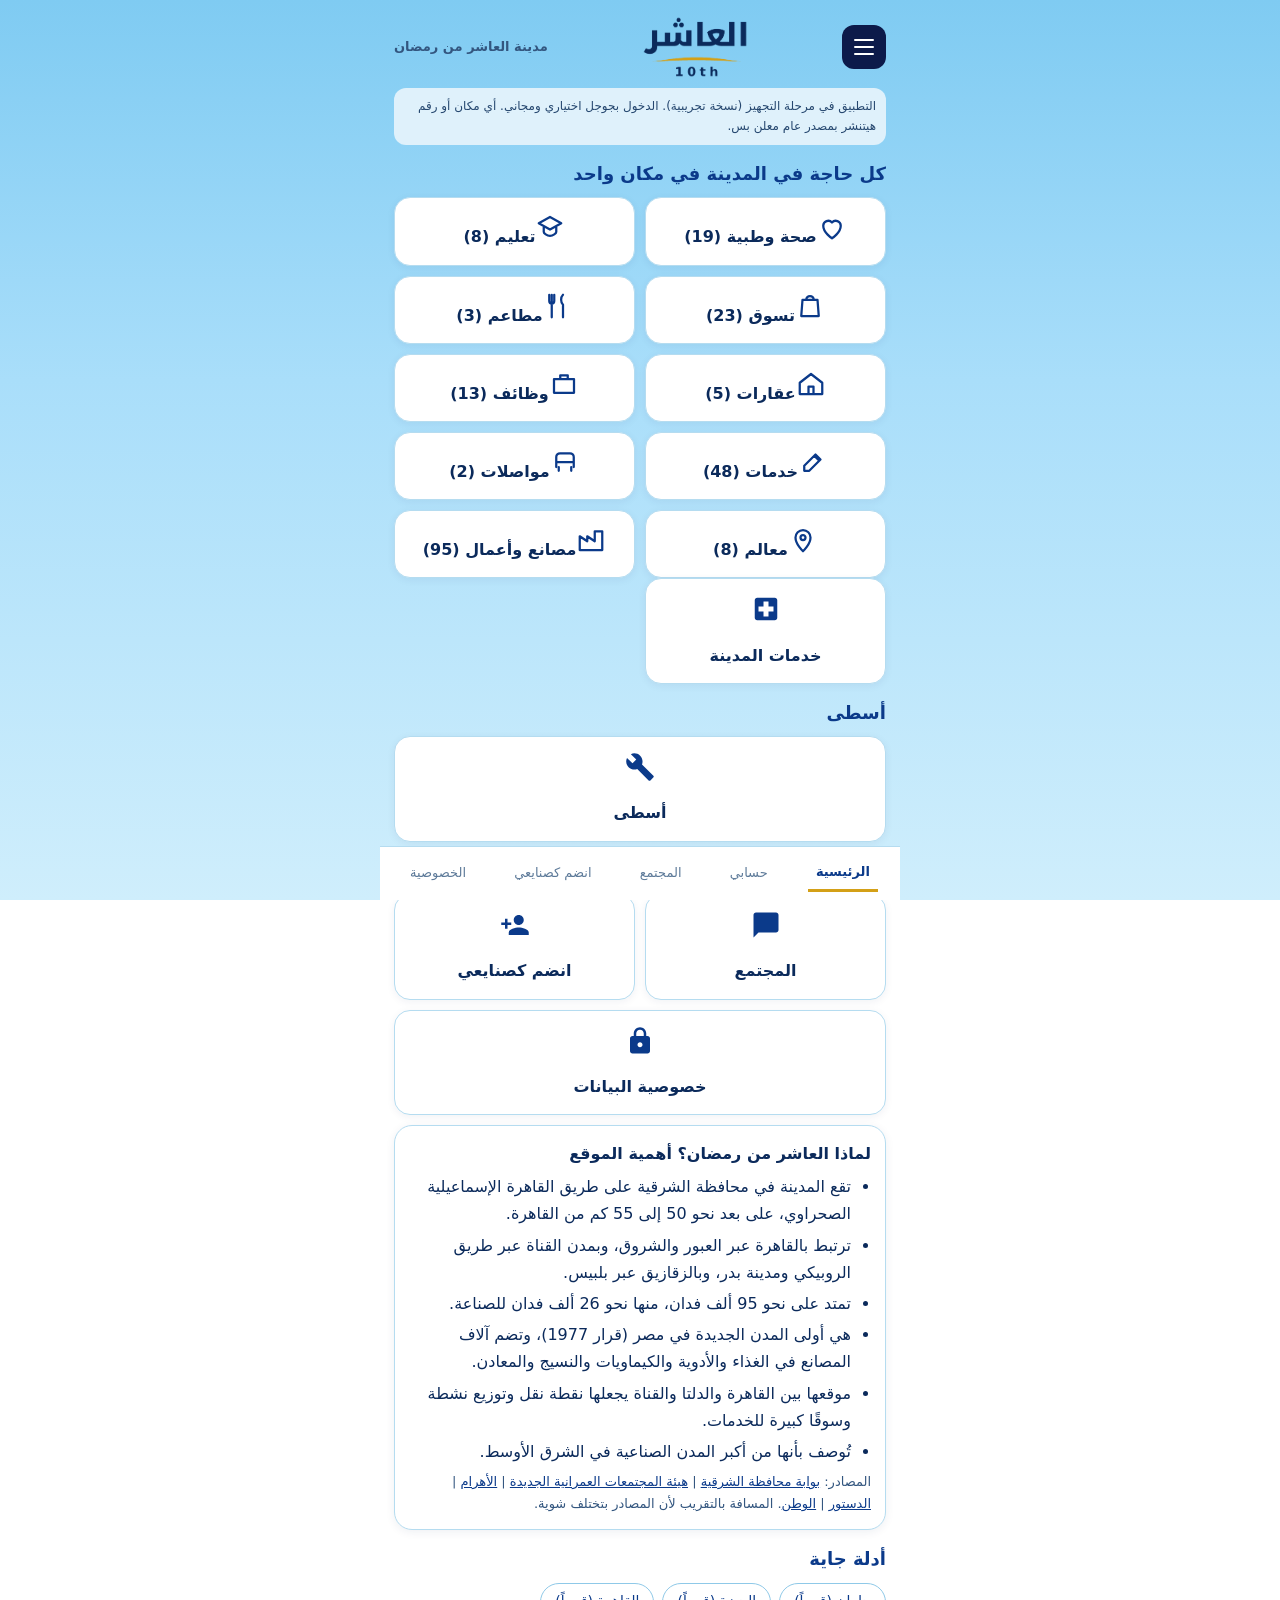
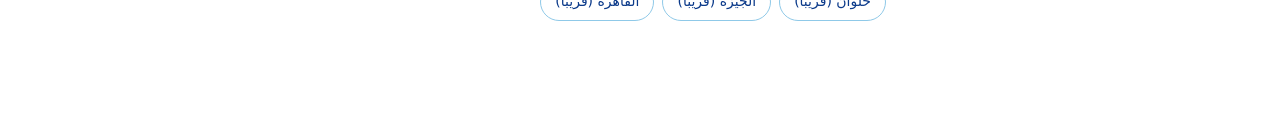
==== commit 191e7037: "Update print statement from 'Hello' to 'Goodbye'" ====
--- a/asta/index.html
+++ b/asta/index.html
@@ -38,11 +38,35 @@
 function go(p){page=p;render();scrollTo(0,0)}
 function nav(){const n=document.getElementById('nv');n.innerHTML='';NAV.forEach(([k,l])=>n.append($('button',{class:page===k?'on':'',on:{click:()=>go(k)}},l)))}
 const back=(t)=>$('button',{class:'back',on:{click:()=>go(t||'home')}},'→ رجوع');
-const DIR=[["مصانع وأعمال","شركة النساجون الشرقيون","المنطقة الصناعية - مدينة العاشر من رمضان"],["تسوق","النساجون الشرقيون","بجوار صيدناوى، العاشر من رمضان"],["تسوق","معرض العاشر ٢ النساجون الشرقيون","امام مستشفى ابو العزايم، المنطقة الصناعية، العاشر من رمضان"],["تعليم","مدرسة فريش الدولية للتكنولوجيا التطبيقية","طريق مصر النور، العاشر من رمضان"],["تعليم","مدرسة عمرو بن العاص التجريبية للغات","العاشر من رمضان"],["تعليم","مدرسة جرين هايتس مصر الأمريكية","مجاورة 56"],["تعليم","مدرسة العلا الخاصة","العاشر من رمضان"],["مطاعم","كرم الشام","ميدان الأردنية - بجوار مجمع عبد المقصود وسينما رينسانس"],["مطاعم","حواوشى الرفاعى","ش ابو بكر الصديق، الاردنية، العاشر من رمضان"],["مطاعم","مطعم الثوره","المجاورة الخامسة، العاشر من رمضان، الشرقية داخل مول ابو الوفا"],["مواصلات","ريد لاين تاكسي (خدمة أهالي العاشر)","خدمة تاكسي بكباتن مسجلين بأكواد، تنظيم عبر صفحة فيسبوك"],["مواصلات","تاكسي ريد لاين & FOR YOU (رحلات خارجية/مطارات/شركات)","رحلات خارجية وسفر ومطارات وتعاقدات شركات، عربيات مكيفة، إدارة عبر جروب فيسبوك"],["معالم","الأردنية","قلب المدينة التجاري: بنوك، مطاعم، كافيهات"],["معالم","ميدان صيدناوي","شارع تجاري شهير، مطعم الثورة بالمجاورة 14 وبينك كافيه أعلى فودافون"],["معالم","مجمع عبد المقصود التجاري - الأردنية","اتش ار للتوريدات مبنى 13، كرم الشام بجواره مع سينما رينسانس"],["معالم","دار مناسبات العاشر - الأردنية (بجوار منطقة البنوك)","قاعة مناسبات معروفة، مزايدة تشغيل منشورة 2026"],["معالم","قاعة الماسة - نادي الرواد (البوابة الخلفية أمام المجاورة 19)","قاعة أفراح ومناسبات"],["معالم","مجمع البنوك / منطقة البنوك - الأردنية","كشري هند بجوار سنترال العاشر ومجمع البنوك، ارابكو بجوار دار المناسبات"],["معالم","الموقف الإقليمي الجديد - المجاورة 73 الظهير الصحراوي","12 خطًا داخليًا وخارجيًا، محلات للإيجار أمامه"],["معالم","نادي الرواد - مركز الحي الأول","أشهر نادي بالمدينة، قاعة الماسة بالبوابة الخلفية"],["عقارات","ظلال (إسكان فاخر - جهاز المدينة)","منطقة الخدمات الإقليمية"],["عقارات","كمبوند لوزان","طريق مصر الإسماعيلية مباشرة - أمام هايبر وان والنساجون الشرقيون"],["عقارات","دار مصر","حي الياسمين (10 كم من المركز)"],["عقارات","جنة","العاشر من رمضان"],["عقارات","سكن مصر","العاشر من رمضان"],["تعليم","مدرسة بردى للغات","العاشر من رمضان"],["تعليم","مدرسة القادسية التجريبية الاعدادية بنات","العاشر من رمضان"],["تعليم","مدرسة حورس لتعليم القيادة","العاشر من رمضان"],["تسوق","معرض المصطفى للمراتب والمفروشات","العاشر من رمضان"],["تسوق","هوم سنتر للمفروشات","مجاورة 26 - أول عمارات منتجع نور الدين بجوار نادي الرواد"],["تسوق","العاشر للمفروشات","العاشر من رمضان"],["تسوق","آيسل للأثاث","العاشر من رمضان"],["تسوق","معرض الدمرداش للأجهزة الكهربائية","مجاورة 59، العاشر من رمضان"],["تسوق","الميهي للأدوات الكهربائية (حامد الميهى)","ش السنترال - الأردنية، العاشر من رمضان"],["تسوق","معرض دهانات GLC - الكريم","الأردنية، العاشر من رمضان"],["تسوق","معارض أبو سليم","مجمع عبد المقصود - الأردنية، العاشر من رمضان"],["تسوق","مركز سينا التجاري","شارع السيدة رقية، العاشر من رمضان"],["تسوق","لؤلؤة المدينة","صيدناوي، العاشر من رمضان"],["تسوق","جيلا - شركة التوكل الكهربائية","15 مجموعة ج - مركز المدينة الحي الأول، العاشر من رمضان"],["تسوق","معرض الماسة للأجهزة الكهربائية","الحي 14 بجوار كشك أبو عمارة، العاشر من رمضان"],["تسوق","المعناوي للأجهزة الكهربائية","مجاورة 7 - شارع الأندلس أمام سوبر ماركت الوادي الأخضر، العاشر من رمضان"],["تسوق","Al Hana Store - الهنا للأجهزة الكهربائية والمنزلية","مجمع عبد المقصود - الأردنية أمام موقف شرق الدلتا، العاشر من رمضان"],["تسوق","معرض أبو ضيف","الكمال سنتر - الدور الأرضي محل 35، العاشر من رمضان"],["تسوق","معرض السعد","المجاورة 7، العاشر من رمضان"],["تسوق","معرض دريم هاوس","مجاورة 60 - الشارع الرئيسي، العاشر من رمضان"],["تسوق","رويال ستور للأجهزة الكهربائية والمنزلية","المجاورة 60 - سنتر بلازا، العاشر من رمضان"],["تسوق","سلامة عوف للأجهزة الكهربائية والمنزلية","المجاورة 8 أمام سوبرماركت حجاج، العاشر من رمضان"],["تسوق","الشامي للأجهزة الكهربائية والمنزلية","مجاورة 43 بجوار صيدلية ليلي علي، العاشر من رمضان"],["تسوق","أبو سليم لمستلزمات المنزل (فرع مجاورة 14)","مجاورة 14 خلف البريد، العاشر من رمضان"],["خدمات","العاشر للصيانة","ش السنترال - الأردنية، داخل الجوهرة مول محل 139، العاشر من رمضان"],["خدمات","مركز سامح سمير - صيانة بلس","يخدم العاشر من رمضان (مركز متنقل/استقبال)"],["مصانع وأعمال","شركة الحمد لقطع غيار الأجهزة المنزلية","العاشر من رمضان (مصنع - بيع جملة للتجار)"],["مصانع وأعمال","اسيكو ايجيبت للأجهزة الكهربائية والأدوات المنزلية","بجوار شركة مصر لأعمال الأسمنت المسلح"],["مصانع وأعمال","المجموعة الهندسية - أي جي","العاشر من رمضان"],["مصانع وأعمال","فريش إليكتريك للأجهزة المنزلية","العاشر من رمضان"],["مصانع وأعمال","تريدكو للصناعات الهندسية - باساب","العاشر من رمضان - خدمة العملاء"],["مصانع وأعمال","تكنوجاز - الشرقية لصناعة الأجهزة المنزلية","العاشر من رمضان"],["مصانع وأعمال","سانيو - المجمع المصري للأجهزة الكهربائية والإلكترونية","بجوار سيراميكا كليوباترا"],["مصانع وأعمال","بلندكس ايجيبت","بجوار موج للصناعات المتطورة"],["مصانع وأعمال","أولاد الحسيني","الأردنية - داخل المصرية سنتر 1 - محل 90"],["مصانع وأعمال","أوليمبيك جروب","العاشر من رمضان"],["مصانع وأعمال","دي إي إيه - دلتا للأجهزة الكهربائية","القطعة 6أ - المنطقة الصناعية الثالثة، بجوار مصنع قنديل للصلب"],["مصانع وأعمال","سونيا لتصنيع الأجهزة المنزلية والكهربائية","شارع الوحدة تقاطع الخرطوم - المنطقة الصناعية الثانية، بجوار بيل ايجيبت"],["مصانع وأعمال","اتلانتيك للتجارة","العاشر من رمضان"],["مصانع وأعمال","كريازي","بجوار نيبو"],["صحة وطبية","مستشفى العاشر الجامعي","العاشر من رمضان"],["صحة وطبية","مستشفى ابن سينا","العاشر من رمضان"],["صحة وطبية","مستشفى الهلال الأخضر","العاشر من رمضان"],["صحة وطبية","مستشفى الغندور","العاشر من رمضان"],["صحة وطبية","مستشفى براعم للاطفال","العاشر من رمضان"],["صحة وطبية","مستشفى السلام","العاشر من رمضان"],["صحة وطبية","مستشفي خميس","العاشر من رمضان"],["مصانع وأعمال","شركة السويدي إلكتريك","العاشر من رمضان"],["خدمات","فندق وسينما دايموند","العاشر من رمضان"],["خدمات","فندق ميريتا","العاشر من رمضان"],["خدمات","Prime Inn","العاشر من رمضان"],["صحة وطبية","معمل البرج","العاشر من رمضان"],["صحة وطبية","معامل جولدن لاب","العاشر من رمضان"],["خدمات","نادي المهندسين العاشرمن رمضان","العاشر من رمضان"],["تعليم","المعهد التكنولوجي العالي","العاشر من رمضان"],["خدمات","قاعه الماسه نادي الرواد","العاشر من رمضان"],["صحة وطبية","معامل الخوارزمى","العاشر من رمضان"],["صحة وطبية","معامل الشمس","العاشر من رمضان"],["صحة وطبية","معامل مؤمنة كامل","العاشر من رمضان"],["صحة وطبية","معامل د. سمير شاكر","العاشر من رمضان"],["صحة وطبية","معامل رويال لاب","العاشر من رمضان"],["صحة وطبية","معامل مصر","العاشر من رمضان"],["صحة وطبية","معمل الاوبرا","العاشر من رمضان"],["صحة وطبية","معمل الفاروق","العاشر من رمضان"],["صحة وطبية","معمل د. عمر الدالى","العاشر من رمضان"],["صحة وطبية","المختبر (فرع العاشر)","العاشر من رمضان"],["خدمات","الفارس لتصنيع الرادياتير","العاشر من رمضان"],["خدمات","مركز الأصدقاء لصيانة السيارات","العاشر من رمضان"],["خدمات","S.T.S مركز صيانة السيارات (مجاورة 8 ش الأندلس)","العاشر من رمضان"],["مصانع وأعمال","الشركة السورية لتصنيع الأغذية","العاشر من رمضان"],["مصانع وأعمال","الشركة المصرية للمركزات والمجمدات والعصائر الفاخرة - دوللى","العاشر من رمضان"],["مصانع وأعمال","الشركة المصرية لمنتجات الألبان والمواد الغذائية","العاشر من رمضان"],["مصانع وأعمال","المجموعة المصرية السويسرية الصناعية - بنتليز","العاشر من رمضان"],["مصانع وأعمال","شركة أرما للصناعات الغذائية","العاشر من رمضان"],["مصانع وأعمال","شركة ألفا مصر للإستثمار الصناعي","العاشر من رمضان"],["مصانع وأعمال","شركة أمجاد للصناعات الغذائية - شيكى دودو","العاشر من رمضان"],["مصانع وأعمال","شركة أوريكس لاند للصناعات الغذائية","العاشر من رمضان"],["مصانع وأعمال","شركة إنترناشيونال","العاشر من رمضان"],["مصانع وأعمال","شركة إيماس لإضافات الأغذية","العاشر من رمضان"],["مصانع وأعمال","شركة البروج للصناعات الغذائية","العاشر من رمضان"],["مصانع وأعمال","شركة التاج للمواد الغذائية","العاشر من رمضان"],["مصانع وأعمال","شركة الحرية للصناعات الغذائية - الحرية 2000","العاشر من رمضان"],["مصانع وأعمال","شركة الزهار لصناعة الجلاش الآلي","العاشر من رمضان"],["مصانع وأعمال","شركة الشرق الأوسط للصناعات الغذائية والألبان - جرين لاند - أمريكانا جروب","العاشر من رمضان"],["مصانع وأعمال","شركة الشهبندر للصناعات الغذائية","العاشر من رمضان"],["مصانع وأعمال","شركة الصناعات الغذائية المتخصصة - سيفتي مصر","العاشر من رمضان"],["مصانع وأعمال","شركة العالمية للتنمية الزراعية - فارم فريتس - أمريكانا جروب","العاشر من رمضان"],["مصانع وأعمال","شركة العالمية للصناعات الغذائية - زيلانديا مصر - بيك لاند","العاشر من رمضان"],["مصانع وأعمال","شركة العربية للمطاحن والصناعات الغذائية","العاشر من رمضان"],["مصانع وأعمال","شركة القابضة للصناعات الغذائية - مصر أسوان للأسماك - سوانا","العاشر من رمضان"],["مصانع وأعمال","شركة القاهرة للصناعات الغذائية - بوتشرمان","العاشر من رمضان"],["مصانع وأعمال","شركة القاهرة لمجازر الدواجن - كوكى - أمريكانا جروب","العاشر من رمضان"],["مصانع وأعمال","شركة الكرامة مصر للتصنيع والتجارة","العاشر من رمضان"],["مصانع وأعمال","شركة المتحدة لتصنيع الزيوت والعبوات","العاشر من رمضان"],["مصانع وأعمال","شركة المتحدة للحلويات الشرقية - الربيع","العاشر من رمضان"],["مصانع وأعمال","شركة المصرية السورية لصناعة الحلويات - تيستى مو","العاشر من رمضان"],["مصانع وأعمال","شركة المصرية السويسرية للمكرونة","العاشر من رمضان"],["مصانع وأعمال","شركة المصرية للزيوت الطبيعية ش.م.م","العاشر من رمضان"],["مصانع وأعمال","شركة المصرية للصناعات الغذائية - أنترفودز إيجيبت","العاشر من رمضان"],["مصانع وأعمال","شركة المصرية للصناعات الغذائية الحديثة - هنى ويل","العاشر من رمضان"],["مصانع وأعمال","شركة المصرية لمنتجات الألبان والأغذية - ايدافكو","العاشر من رمضان"],["مصانع وأعمال","شركة المصرية لمنتجات الألبان والإضافات الغذائية","العاشر من رمضان"],["مصانع وأعمال","شركة النهضة الصناعية","العاشر من رمضان"],["مصانع وأعمال","شركة النيل للصناعات الغذائية","العاشر من رمضان"],["مصانع وأعمال","شركة الوطنية لمنتجات الذرة","العاشر من رمضان"],["مصانع وأعمال","شركة ايجل فود","العاشر من رمضان"],["مصانع وأعمال","شركة بست تشيز","العاشر من رمضان"],["مصانع وأعمال","شركة جوهر إخوان","العاشر من رمضان"],["مصانع وأعمال","شركة حلواني إخوان","العاشر من رمضان"],["مصانع وأعمال","شركة د.أوليفي للصناعات الغذائية والإستثمار الزراعي","العاشر من رمضان"],["مصانع وأعمال","شركة رجب فارم","العاشر من رمضان"],["مصانع وأعمال","شركة رويال سويت - السلام للحلويات والشيكولاته","العاشر من رمضان"],["مصانع وأعمال","شركة سماحة والمرجوشى للحلويات والمواد الغذائية - لؤلؤة","العاشر من رمضان"],["مصانع وأعمال","شركة سويت سورس لمنتجات الحلوى والأغذية","العاشر من رمضان"],["مصانع وأعمال","شركة سيموس للصناعات الغذائية","العاشر من رمضان"],["مصانع وأعمال","شركة شاي الفراشة","العاشر من رمضان"],["مصانع وأعمال","شركة شوكو سوريا","العاشر من رمضان"],["مصانع وأعمال","شركة لاكتو مصر","العاشر من رمضان"],["مصانع وأعمال","شركة ماندرين قويدر","العاشر من رمضان"],["وظائف","شركة دهانات الجزيرة","العاشر من رمضان"],["وظائف","الضحى للصناعات الغذائية","العاشر من رمضان"],["وظائف","كارن فابريكس","العاشر من رمضان"],["وظائف","واحة للأجهزة المنزلية","العاشر من رمضان"],["وظائف","مجموعة ايمن شاهين","العاشر من رمضان"],["وظائف","انترتريد","العاشر من رمضان"],["وظائف","ايه ام جروب","العاشر من رمضان"],["وظائف","تانك للتجارة والصناعة","العاشر من رمضان"],["وظائف","زينه","العاشر من رمضان"],["وظائف","أوليس هولدنج","العاشر من رمضان"],["وظائف","الشركة المصرية للاستثمار الغذائي","العاشر من رمضان"],["وظائف","الملكة","العاشر من رمضان"],["وظائف","Cegy plastics","العاشر من رمضان"]];const DCATS=["صحة وطبية", "تعليم", "تسوق", "مطاعم", "عقارات", "وظائف", "خدمات", "مواصلات", "معالم", "مصانع وأعمال"];const DIC={"صحة وطبية": "M12 21s-7-4.4-7-10a4 4 0 017-2.6A4 4 0 0119 11c0 5.6-7 10-7 10z", "تعليم": "M3 9l9-5 9 5-9 5-9-5zm4 3v4c0 1 2.5 3 5 3s5-2 5-3v-4", "تسوق": "M6 7h12l1 13H5L6 7zm3 0a3 3 0 016 0", "مطاعم": "M7 3v8M5 3v5a2 2 0 004 0V3M7 11v10M16 3c-2 2-2 6 0 8v10", "عقارات": "M3 11l9-7 9 7v9H3zM10 20v-6h4v6", "وظائف": "M4 8h16v11H4zM9 8V5h6v3", "خدمات": "M14 6l4 4-9 9H5v-4zM13 7l4 4", "مواصلات": "M5 16V8a3 3 0 013-3h8a3 3 0 013 3v8M5 12h14M7 19v-3M17 19v-3", "معالم": "M12 21s-6-5.5-6-11a6 6 0 0112 0c0 5.5-6 11-6 11zM12 12a2 2 0 100-4 2 2 0 000 4", "مصانع وأعمال": "M3 20V9l6 4V9l6 4V5h6v15z"};let dcat='',dq='';
+const DIR=[["مصانع وأعمال","شركة النساجون الشرقيون","المنطقة الصناعية - مدينة العاشر من رمضان","المنطقة الصناعية"],["تسوق","النساجون الشرقيون","بجوار صيدناوى، العاشر من رمضان","عموم المدينة"],["تسوق","معرض العاشر ٢ النساجون الشرقيون","امام مستشفى ابو العزايم، المنطقة الصناعية، العاشر من رمضان","المنطقة الصناعية"],["تعليم","مدرسة فريش الدولية للتكنولوجيا التطبيقية","طريق مصر النور، العاشر من رمضان","عموم المدينة"],["تعليم","مدرسة عمرو بن العاص التجريبية للغات","العاشر من رمضان","عموم المدينة"],["تعليم","مدرسة جرين هايتس مصر الأمريكية","العاشر من رمضان","عموم المدينة"],["تعليم","مدرسة العلا الخاصة","العاشر من رمضان","عموم المدينة"],["مطاعم","كرم الشام","ميدان الأردنية - بجوار مجمع عبد المقصود وسينما رينسانس","وسط المدينة (الأردنية)"],["مطاعم","حواوشى الرفاعى","ش ابو بكر الصديق، الاردنية، العاشر من رمضان","وسط المدينة (الأردنية)"],["مطاعم","مطعم الثوره","المجاورة الخامسة، العاشر من رمضان، الشرقية داخل مول ابو الوفا","المجاورات"],["مواصلات","ريد لاين تاكسي (خدمة أهالي العاشر)","خدمة تاكسي بكباتن مسجلين بأكواد، تنظيم عبر صفحة فيسبوك","عموم المدينة"],["مواصلات","تاكسي ريد لاين & FOR YOU (رحلات خارجية/مطارات/شركات)","رحلات خارجية وسفر ومطارات وتعاقدات شركات، عربيات مكيفة، إدارة عبر جروب فيسبوك","عموم المدينة"],["معالم","الأردنية","قلب المدينة التجاري: بنوك، مطاعم، كافيهات","عموم المدينة"],["معالم","ميدان صيدناوي","شارع تجاري شهير، مطعم الثورة بالمجاورة 14 وبينك كافيه أعلى فودافون","المجاورات"],["معالم","مجمع عبد المقصود التجاري - الأردنية","اتش ار للتوريدات مبنى 13، كرم الشام بجواره مع سينما رينسانس","عموم المدينة"],["معالم","دار مناسبات العاشر - الأردنية (بجوار منطقة البنوك)","قاعة مناسبات معروفة، مزايدة تشغيل منشورة 2026","عموم المدينة"],["معالم","قاعة الماسة - نادي الرواد (البوابة الخلفية أمام المجاورة 19)","قاعة أفراح ومناسبات","عموم المدينة"],["معالم","مجمع البنوك / منطقة البنوك - الأردنية","كشري هند بجوار سنترال العاشر ومجمع البنوك، ارابكو بجوار دار المناسبات","عموم المدينة"],["معالم","الموقف الإقليمي الجديد - المجاورة 73 الظهير الصحراوي","12 خطًا داخليًا وخارجيًا، محلات للإيجار أمامه","عموم المدينة"],["معالم","نادي الرواد - مركز الحي الأول","أشهر نادي بالمدينة، قاعة الماسة بالبوابة الخلفية","عموم المدينة"],["عقارات","ظلال (إسكان فاخر - جهاز المدينة)","منطقة الخدمات الإقليمية","عموم المدينة"],["عقارات","كمبوند لوزان","طريق مصر الإسماعيلية مباشرة - أمام هايبر وان والنساجون الشرقيون","عموم المدينة"],["عقارات","دار مصر","حي الياسمين (10 كم من المركز)","عموم المدينة"],["عقارات","جنة","العاشر من رمضان","عموم المدينة"],["عقارات","سكن مصر","العاشر من رمضان","عموم المدينة"],["تعليم","مدرسة بردى للغات","كم 42 طريق مصر إسماعيلية الصحراوي - قرية الطلائع","عموم المدينة"],["تعليم","مدرسة القادسية التجريبية الاعدادية بنات","العاشر من رمضان (بروفايل يلوبيدجز قائم)","عموم المدينة"],["تعليم","مدرسة حورس لتعليم القيادة","العاشر من رمضان (بروفايل يلوبيدجز قائم)","عموم المدينة"],["تسوق","معرض المصطفى للمراتب والمفروشات","العاشر من رمضان","عموم المدينة"],["تسوق","هوم سنتر للمفروشات","مجاورة 26 - أول عمارات منتجع نور الدين بجوار نادي الرواد","المجاورات"],["تسوق","العاشر للمفروشات","العاشر من رمضان","عموم المدينة"],["تسوق","آيسل للأثاث","العاشر من رمضان","عموم المدينة"],["تسوق","معرض الدمرداش للأجهزة الكهربائية","مجاورة 59","المجاورات"],["تسوق","الميهي للأدوات الكهربائية (حامد الميهى)","ش السنترال - الأردنية، العاشر من رمضان","وسط المدينة (الأردنية)"],["تسوق","معرض دهانات GLC - الكريم","الأردنية، العاشر من رمضان","وسط المدينة (الأردنية)"],["تسوق","معارض أبو سليم","مجمع عبد المقصود - الأردنية، العاشر من رمضان","وسط المدينة (الأردنية)"],["تسوق","مركز سينا التجاري","شارع السيدة رقية، العاشر من رمضان","عموم المدينة"],["تسوق","لؤلؤة المدينة","صيدناوي، العاشر من رمضان","عموم المدينة"],["تسوق","جيلا - شركة التوكل الكهربائية","15 مجموعة ج - مركز المدينة الحي الأول، العاشر من رمضان","الأحياء"],["تسوق","معرض الماسة للأجهزة الكهربائية","الحي 14 بجوار كشك أبو عمارة، العاشر من رمضان","الأحياء"],["تسوق","المعناوي للأجهزة الكهربائية","مجاورة 7 - شارع الأندلس أمام سوبر ماركت الوادي الأخضر، العاشر من رمضان","المجاورات"],["تسوق","Al Hana Store - الهنا للأجهزة الكهربائية والمنزلية","مجمع عبد المقصود - الأردنية أمام موقف شرق الدلتا، العاشر من رمضان","وسط المدينة (الأردنية)"],["تسوق","معرض أبو ضيف","الكمال سنتر - الدور الأرضي محل 35، العاشر من رمضان","عموم المدينة"],["تسوق","معرض السعد","المجاورة 7، العاشر من رمضان","المجاورات"],["تسوق","معرض دريم هاوس","الشارع الرئيسي مجاورة 60 - بجوار مستشفى الرشاد","المجاورات"],["تسوق","رويال ستور للأجهزة الكهربائية والمنزلية","المجاورة 60 - سنتر بلازا، العاشر من رمضان","المجاورات"],["تسوق","سلامة عوف للأجهزة الكهربائية والمنزلية","المجاورة 8 أمام سوبرماركت حجاج، العاشر من رمضان","المجاورات"],["تسوق","الشامي للأجهزة الكهربائية والمنزلية","مجاورة 43 بجوار صيدلية ليلي علي، العاشر من رمضان","المجاورات"],["تسوق","أبو سليم لمستلزمات المنزل (فرع مجاورة 14)","مجاورة 14 خلف البريد، العاشر من رمضان","المجاورات"],["خدمات","العاشر للصيانة","ش السنترال - الأردنية، داخل الجوهرة مول محل 139، العاشر من رمضان","وسط المدينة (الأردنية)"],["خدمات","مركز سامح سمير - صيانة بلس","يخدم العاشر من رمضان (مركز متنقل/استقبال)","عموم المدينة"],["مصانع وأعمال","شركة الحمد لقطع غيار الأجهزة المنزلية","العاشر من رمضان (مصنع - بيع جملة للتجار)","عموم المدينة"],["مصانع وأعمال","اسيكو ايجيبت للأجهزة الكهربائية والأدوات المنزلية","بجوار شركة مصر لأعمال الأسمنت المسلح","عموم المدينة"],["مصانع وأعمال","المجموعة الهندسية - أي جي","العاشر من رمضان","عموم المدينة"],["مصانع وأعمال","فريش إليكتريك للأجهزة المنزلية","العاشر من رمضان","عموم المدينة"],["مصانع وأعمال","تريدكو للصناعات الهندسية - باساب","العاشر من رمضان - خدمة العملاء","عموم المدينة"],["مصانع وأعمال","تكنوجاز - الشرقية لصناعة الأجهزة المنزلية","العاشر من رمضان","عموم المدينة"],["مصانع وأعمال","سانيو - المجمع المصري للأجهزة الكهربائية والإلكترونية","بجوار سيراميكا كليوباترا","عموم المدينة"],["مصانع وأعمال","بلندكس ايجيبت","بجوار موج للصناعات المتطورة","عموم المدينة"],["مصانع وأعمال","أولاد الحسيني","الأردنية - داخل المصرية سنتر 1 - محل 90","وسط المدينة (الأردنية)"],["مصانع وأعمال","أوليمبيك جروب","العاشر من رمضان","عموم المدينة"],["مصانع وأعمال","دي إي إيه - دلتا للأجهزة الكهربائية","القطعة 6أ - المنطقة الصناعية الثالثة، بجوار مصنع قنديل للصلب","المنطقة الصناعية"],["مصانع وأعمال","سونيا لتصنيع الأجهزة المنزلية والكهربائية","شارع الوحدة تقاطع الخرطوم - المنطقة الصناعية الثانية، بجوار بيل ايجيبت","المنطقة الصناعية"],["مصانع وأعمال","اتلانتيك للتجارة","العاشر من رمضان","عموم المدينة"],["مصانع وأعمال","كريازي","بجوار نيبو","عموم المدينة"],["صحة وطبية","مستشفى العاشر الجامعي","العاشر من رمضان","عموم المدينة"],["صحة وطبية","مستشفى ابن سينا","المجاورة العاشرة، أمام مركز الشباب","المجاورات"],["صحة وطبية","مستشفى الهلال الأخضر","المجاورة الثالثة","المجاورات"],["صحة وطبية","مستشفى الغندور","العاشر من رمضان","عموم المدينة"],["صحة وطبية","مستشفى براعم للاطفال","ميدان الأردنية","وسط المدينة (الأردنية)"],["صحة وطبية","مستشفى السلام","المجاورة 39، بجوار مسجد السلام","المجاورات"],["صحة وطبية","مستشفي خميس","العاشر من رمضان","عموم المدينة"],["مصانع وأعمال","شركة السويدي إلكتريك","العاشر من رمضان","عموم المدينة"],["خدمات","فندق وسينما دايموند","العاشر من رمضان","عموم المدينة"],["خدمات","فندق ميريتا","العاشر من رمضان","عموم المدينة"],["خدمات","Prime Inn","العاشر من رمضان","عموم المدينة"],["صحة وطبية","معمل البرج","العاشر من رمضان","عموم المدينة"],["صحة وطبية","معامل جولدن لاب","الأردنية مبنى 404 الدور الثالث داخل الكمال سنتر (خلف مكتبة الإسكندرية)","وسط المدينة (الأردنية)"],["خدمات","نادي المهندسين العاشرمن رمضان","العاشر من رمضان","عموم المدينة"],["تعليم","المعهد التكنولوجي العالي","العاشر من رمضان","عموم المدينة"],["خدمات","قاعه الماسه نادي الرواد","قاعات مناسبات العاشر من رمضان","عموم المدينة"],["صحة وطبية","معامل الخوارزمى","العاشر من رمضان","عموم المدينة"],["صحة وطبية","معامل الشمس","العاشر من رمضان","عموم المدينة"],["صحة وطبية","معامل مؤمنة كامل","العاشر من رمضان","عموم المدينة"],["صحة وطبية","معامل د. سمير شاكر","العاشر من رمضان","عموم المدينة"],["صحة وطبية","معامل رويال لاب","العاشر من رمضان","عموم المدينة"],["صحة وطبية","معامل مصر","العاشر من رمضان","عموم المدينة"],["صحة وطبية","معمل الاوبرا","العاشر من رمضان","عموم المدينة"],["صحة وطبية","معمل الفاروق","العاشر من رمضان","عموم المدينة"],["صحة وطبية","معمل د. عمر الدالى","العاشر من رمضان","عموم المدينة"],["صحة وطبية","المختبر (فرع العاشر)","العاشر من رمضان","عموم المدينة"],["خدمات","الفارس لتصنيع الرادياتير","العاشر من رمضان","عموم المدينة"],["خدمات","مركز الأصدقاء لصيانة السيارات","العاشر من رمضان","عموم المدينة"],["خدمات","S.T.S مركز صيانة السيارات (مجاورة 8 ش الأندلس)","العاشر من رمضان","عموم المدينة"],["مصانع وأعمال","الشركة السورية لتصنيع الأغذية","العاشر من رمضان","عموم المدينة"],["مصانع وأعمال","الشركة المصرية للمركزات والمجمدات والعصائر الفاخرة - دوللى","العاشر من رمضان","عموم المدينة"],["مصانع وأعمال","الشركة المصرية لمنتجات الألبان والمواد الغذائية","العاشر من رمضان","عموم المدينة"],["مصانع وأعمال","المجموعة المصرية السويسرية الصناعية - بنتليز","العاشر من رمضان","عموم المدينة"],["مصانع وأعمال","شركة أرما للصناعات الغذائية","العاشر من رمضان","عموم المدينة"],["مصانع وأعمال","شركة ألفا مصر للإستثمار الصناعي","العاشر من رمضان","عموم المدينة"],["مصانع وأعمال","شركة أمجاد للصناعات الغذائية - شيكى دودو","العاشر من رمضان","عموم المدينة"],["مصانع وأعمال","شركة أوريكس لاند للصناعات الغذائية","العاشر من رمضان","عموم المدينة"],["مصانع وأعمال","شركة إنترناشيونال","العاشر من رمضان","عموم المدينة"],["مصانع وأعمال","شركة إيماس لإضافات الأغذية","العاشر من رمضان","عموم المدينة"],["مصانع وأعمال","شركة البروج للصناعات الغذائية","العاشر من رمضان","عموم المدينة"],["مصانع وأعمال","شركة التاج للمواد الغذائية","العاشر من رمضان","عموم المدينة"],["مصانع وأعمال","شركة الحرية للصناعات الغذائية - الحرية 2000","العاشر من رمضان","عموم المدينة"],["مصانع وأعمال","شركة الزهار لصناعة الجلاش الآلي","العاشر من رمضان","عموم المدينة"],["مصانع وأعمال","شركة الشرق الأوسط للصناعات الغذائية والألبان - جرين لاند - أمريكانا جروب","العاشر من رمضان","عموم المدينة"],["مصانع وأعمال","شركة الشهبندر للصناعات الغذائية","العاشر من رمضان","عموم المدينة"],["مصانع وأعمال","شركة الصناعات الغذائية المتخصصة - سيفتي مصر","العاشر من رمضان","عموم المدينة"],["مصانع وأعمال","شركة العالمية للتنمية الزراعية - فارم فريتس - أمريكانا جروب","العاشر من رمضان","عموم المدينة"],["مصانع وأعمال","شركة العالمية للصناعات الغذائية - زيلانديا مصر - بيك لاند","العاشر من رمضان","عموم المدينة"],["مصانع وأعمال","شركة العربية للمطاحن والصناعات الغذائية","العاشر من رمضان","عموم المدينة"],["مصانع وأعمال","شركة القابضة للصناعات الغذائية - مصر أسوان للأسماك - سوانا","العاشر من رمضان","عموم المدينة"],["مصانع وأعمال","شركة القاهرة للصناعات الغذائية - بوتشرمان","العاشر من رمضان","عموم المدينة"],["مصانع وأعمال","شركة القاهرة لمجازر الدواجن - كوكى - أمريكانا جروب","العاشر من رمضان","عموم المدينة"],["مصانع وأعمال","شركة الكرامة مصر للتصنيع والتجارة","العاشر من رمضان","عموم المدينة"],["مصانع وأعمال","شركة المتحدة لتصنيع الزيوت والعبوات","العاشر من رمضان","عموم المدينة"],["مصانع وأعمال","شركة المتحدة للحلويات الشرقية - الربيع","العاشر من رمضان","عموم المدينة"],["مصانع وأعمال","شركة المصرية السورية لصناعة الحلويات - تيستى مو","العاشر من رمضان","عموم المدينة"],["مصانع وأعمال","شركة المصرية السويسرية للمكرونة","العاشر من رمضان","عموم المدينة"],["مصانع وأعمال","شركة المصرية للزيوت الطبيعية ش.م.م","العاشر من رمضان","عموم المدينة"],["مصانع وأعمال","شركة المصرية للصناعات الغذائية - أنترفودز إيجيبت","العاشر من رمضان","عموم المدينة"],["مصانع وأعمال","شركة المصرية للصناعات الغذائية الحديثة - هنى ويل","العاشر من رمضان","عموم المدينة"],["مصانع وأعمال","شركة المصرية لمنتجات الألبان والأغذية - ايدافكو","العاشر من رمضان","عموم المدينة"],["مصانع وأعمال","شركة المصرية لمنتجات الألبان والإضافات الغذائية","العاشر من رمضان","عموم المدينة"],["مصانع وأعمال","شركة النهضة الصناعية","العاشر من رمضان","عموم المدينة"],["مصانع وأعمال","شركة النيل للصناعات الغذائية","العاشر من رمضان","عموم المدينة"],["مصانع وأعمال","شركة الوطنية لمنتجات الذرة","العاشر من رمضان","عموم المدينة"],["مصانع وأعمال","شركة ايجل فود","العاشر من رمضان","عموم المدينة"],["مصانع وأعمال","شركة بست تشيز","العاشر من رمضان","عموم المدينة"],["مصانع وأعمال","شركة جوهر إخوان","العاشر من رمضان","عموم المدينة"],["مصانع وأعمال","شركة حلواني إخوان","العاشر من رمضان","عموم المدينة"],["مصانع وأعمال","شركة د.أوليفي للصناعات الغذائية والإستثمار الزراعي","العاشر من رمضان","عموم المدينة"],["مصانع وأعمال","شركة رجب فارم","العاشر من رمضان","عموم المدينة"],["مصانع وأعمال","شركة رويال سويت - السلام للحلويات والشيكولاته","العاشر من رمضان","عموم المدينة"],["مصانع وأعمال","شركة سماحة والمرجوشى للحلويات والمواد الغذائية - لؤلؤة","العاشر من رمضان","عموم المدينة"],["مصانع وأعمال","شركة سويت سورس لمنتجات الحلوى والأغذية","العاشر من رمضان","عموم المدينة"],["مصانع وأعمال","شركة سيموس للصناعات الغذائية","العاشر من رمضان","عموم المدينة"],["مصانع وأعمال","شركة شاي الفراشة","العاشر من رمضان","عموم المدينة"],["مصانع وأعمال","شركة شوكو سوريا","العاشر من رمضان","عموم المدينة"],["مصانع وأعمال","شركة لاكتو مصر","العاشر من رمضان","عموم المدينة"],["مصانع وأعمال","شركة ماندرين قويدر","العاشر من رمضان","عموم المدينة"],["وظائف","شركة دهانات الجزيرة","العاشر من رمضان","عموم المدينة"],["وظائف","الضحى للصناعات الغذائية","العاشر من رمضان","عموم المدينة"],["وظائف","كارن فابريكس","العاشر من رمضان","عموم المدينة"],["وظائف","واحة للأجهزة المنزلية","العاشر من رمضان","عموم المدينة"],["وظائف","مجموعة ايمن شاهين","العاشر من رمضان","عموم المدينة"],["وظائف","انترتريد","العاشر من رمضان","عموم المدينة"],["وظائف","ايه ام جروب","العاشر من رمضان","عموم المدينة"],["وظائف","تانك للتجارة والصناعة","العاشر من رمضان","عموم المدينة"],["وظائف","زينه","العاشر من رمضان","عموم المدينة"],["وظائف","أوليس هولدنج","العاشر من رمضان","عموم المدينة"],["وظائف","الشركة المصرية للاستثمار الغذائي","العاشر من رمضان","عموم المدينة"],["وظائف","الملكة","العاشر من رمضان","عموم المدينة"],["وظائف","Cegy plastics","العاشر من رمضان","عموم المدينة"],["مصانع وأعمال","كريازي","المنطقة الصناعية الثانية (B2)","المنطقة الصناعية"],["خدمات","جولد إير للهندسة (تكييف وفلاتر مياه)","المجاورة 68","المجاورات"],["خدمات","دريك لصناعات التكييف المركزي والشيلرات","المنطقة الصناعية","المنطقة الصناعية"],["خدمات","شركة الرواد للأدوات الصحية","العاشر من رمضان","عموم المدينة"],["خدمات","بست إيجيبت - فرع العاشر من رمضان","العاشر من رمضان","عموم المدينة"],["خدمات","كيان للصناعات الهندسية والمقاولات","المنطقة الصناعية","المنطقة الصناعية"],["مصانع وأعمال","شركة سبائك العاشر","المنطقة الصناعية الثالثة (A5)","المنطقة الصناعية"],["مصانع وأعمال","شركة ساس للصناعات الكهربائية - عباس الجودة","المنطقة الصناعية الثانية (B2)","المنطقة الصناعية"],["مصانع وأعمال","شركة التوكل الكهربائية - جيلا ش.م.م","المنطقة الصناعية الثالثة (A3)","المنطقة الصناعية"],["خدمات","ساميكو - المركز التجارى للتوريدات الكهربائية","الأردنية","وسط المدينة (الأردنية)"],["مصانع وأعمال","المليجى للصناعات الكهربائية","المنطقة الصناعية (C8)","المنطقة الصناعية"],["خدمات","السويدى سنتر","الأردنية","وسط المدينة (الأردنية)"],["خدمات","نيو سمارت ماشين","الأردنية","وسط المدينة (الأردنية)"],["خدمات","ايتك - الهندسية للتجارة والمقاولات","الأردنية","وسط المدينة (الأردنية)"],["مصانع وأعمال","اليكتريك تكنولوجى للتوريدات والمقاولات","المنطقة الصناعية (C8)","المنطقة الصناعية"],["خدمات","الفنار للصناعات الكهربائية","العاشر من رمضان","عموم المدينة"],["خدمات","الهدى اليكتريك للتجارة والمقاولات","الأردنية","وسط المدينة (الأردنية)"],["خدمات","دار الهندسة للانظمة المتطورة","العاشر من رمضان","عموم المدينة"],["خدمات","اليكتريك الهندسية","الأردنية","وسط المدينة (الأردنية)"],["خدمات","باور تك","العاشر من رمضان","عموم المدينة"],["مصانع وأعمال","الاخوة المتحدون للصناعات","المنطقة الصناعية (C2)","المنطقة الصناعية"],["خدمات","سولار باور","الأردنية","وسط المدينة (الأردنية)"],["مصانع وأعمال","مصنع عسل للاثاث","المنطقة الصناعية الثالثة","المنطقة الصناعية"],["خدمات","مصنع جاد وود","العاشر من رمضان","عموم المدينة"],["مصانع وأعمال","افرو ايجيبت للصناعات الهندسية","المنطقة الصناعية (B4)","المنطقة الصناعية"],["مصانع وأعمال","لاروش للاثاث La Roche Furniture Industries Factory - المصنع","المنطقة الصناعية","المنطقة الصناعية"],["مصانع وأعمال","جراتسيا للاثاث الحديث - مصنع العاشر من رمضان","المنطقة الصناعية","المنطقة الصناعية"],["مصانع وأعمال","مصنع طيف وود مصر للأخشاب والأثاث","المنطقة الصناعية (B3)","المنطقة الصناعية"],["خدمات","الشرقية للاثاثات المعدنية","العاشر من رمضان","عموم المدينة"],["خدمات","المستقبل للاثاث والديكور","العاشر من رمضان","عموم المدينة"],["خدمات","مصنع الحلو ستايل للاثاث المكتبي","العاشر من رمضان","عموم المدينة"],["خدمات","شركة كيميكال بارتنرز","الأردنية","وسط المدينة (الأردنية)"],["مصانع وأعمال","سايبس - الشركة العالمية لمواد البناء والكيماويات","المنطقة الصناعية الثالثة","المنطقة الصناعية"],["مصانع وأعمال","المصرية الايطالية للبويات - اركوارزو","المنطقة الصناعية الثالثة (A1)","المنطقة الصناعية"],["مصانع وأعمال","الشركة الاسلامية الدولية للبويات والصناعات الكيماوية - اسيباك","المنطقة الصناعية (A2)","المنطقة الصناعية"],["مصانع وأعمال","شركة جور الاردنية للصناعات الكيماوية","المنطقة الصناعية (C6)","المنطقة الصناعية"],["مصانع وأعمال","يونكس - الشركة المتحدة للصناعات الكيميائية","المنطقة الصناعية الثالثة (A1)","المنطقة الصناعية"],["خدمات","مركز الكومى","الأردنية","وسط المدينة (الأردنية)"],["مصانع وأعمال","يونيون للدهانات والصناعات الكيماوية","المنطقة الصناعية (B3)","المنطقة الصناعية"],["خدمات","العربى للحدايد والبويات","الأردنية","وسط المدينة (الأردنية)"],["خدمات","مكة لتجارة الحدايد والبويات","الأردنية","وسط المدينة (الأردنية)"],["مصانع وأعمال","المصرية الامريكية للبويات والدهانات","المنطقة الصناعية (B1)","المنطقة الصناعية"],["خدمات","رضوان للتوكيلات التجارية","الأردنية","وسط المدينة (الأردنية)"],["مصانع وأعمال","دريك لصناعات التكييف المركزي والشيلرات وأبراج التبريد","المنطقة الصناعية الثالثة (A1)","المنطقة الصناعية"],["مصانع وأعمال","الشركة الدولية للتكييف","المنطقة الصناعية الثالثة (A1)","المنطقة الصناعية"],["خدمات","النور للتكييف","العاشر من رمضان","عموم المدينة"],["خدمات","الاخوة للتكييف","الأردنية","وسط المدينة (الأردنية)"],["خدمات","الاردنية للتجارة والتوريدات","الأردنية","وسط المدينة (الأردنية)"],["خدمات","المركز الهندسى للتبريد","الأردنية","وسط المدينة (الأردنية)"],["مصانع وأعمال","طيبة المنزلاوى جروب","المنطقة الصناعية (B4)","المنطقة الصناعية"],["خدمات","ميراكو توتالاين - مصر للتبريد والتكييف","الأردنية","وسط المدينة (الأردنية)"],["مصانع وأعمال","سايفر ايجيبت","المنطقة الصناعية الثالثة (A2)","المنطقة الصناعية"],["خدمات","دلتا للتبريد والتكييف","الأردنية","وسط المدينة (الأردنية)"],["خدمات","المصرية للتبريد وتكييف الهواء","الأردنية","وسط المدينة (الأردنية)"],["مصانع وأعمال","تايم كول للتكييف","المنطقة الصناعية الثانية (B2)","المنطقة الصناعية"],["خدمات","الرافدين لأعمال الألوميتال","العاشر من رمضان","عموم المدينة"],["مصانع وأعمال","هوك ماك ماكس ايجيبت","المنطقة الصناعية (B3)","المنطقة الصناعية"],["مصانع وأعمال","ابكو - شركة المنتجات المعمارية","المنطقة الصناعية (B1)","المنطقة الصناعية"],["مصانع وأعمال","الشركة المصرية البلجيكية لانظمة الابواب والشبابيك","المنطقة الصناعية الأولى","المنطقة الصناعية"],["مصانع وأعمال","جيست","المنطقة الصناعية (B3)","المنطقة الصناعية"],["خدمات","نيو جيميتال للزجاج والالومنيوم","المجاورة 13","المجاورات"],["خدمات","جى ام ار","الأردنية","وسط المدينة (الأردنية)"],["خدمات","القدس للتجارة","الأردنية","وسط المدينة (الأردنية)"],["مصانع وأعمال","ويندوستايل","المنطقة الصناعية الثالثة (A6)","المنطقة الصناعية"],["خدمات","مازن ميتال","الأردنية","وسط المدينة (الأردنية)"],["خدمات","بروفيشنال سيرفس 2","الأردنية","وسط المدينة (الأردنية)"],["خدمات","المصرية الكويتية كايرو كنترول","الأردنية","وسط المدينة (الأردنية)"]];const DCATS=["صحة وطبية", "تعليم", "تسوق", "مطاعم", "عقارات", "وظائف", "خدمات", "مواصلات", "معالم", "مصانع وأعمال"];const DIC={"صحة وطبية": "M12 21s-7-4.4-7-10a4 4 0 017-2.6A4 4 0 0119 11c0 5.6-7 10-7 10z", "تعليم": "M3 9l9-5 9 5-9 5-9-5zm4 3v4c0 1 2.5 3 5 3s5-2 5-3v-4", "تسوق": "M6 7h12l1 13H5L6 7zm3 0a3 3 0 016 0", "مطاعم": "M7 3v8M5 3v5a2 2 0 004 0V3M7 11v10M16 3c-2 2-2 6 0 8v10", "عقارات": "M3 11l9-7 9 7v9H3zM10 20v-6h4v6", "وظائف": "M4 8h16v11H4zM9 8V5h6v3", "خدمات": "M14 6l4 4-9 9H5v-4zM13 7l4 4", "مواصلات": "M5 16V8a3 3 0 013-3h8a3 3 0 013 3v8M5 12h14M7 19v-3M17 19v-3", "معالم": "M12 21s-6-5.5-6-11a6 6 0 0112 0c0 5.5-6 11-6 11zM12 12a2 2 0 100-4 2 2 0 000 4", "مصانع وأعمال": "M3 20V9l6 4V9l6 4V5h6v15z"};let dcat='',dq='';
 function dsvg(p){const n='http://www.w3.org/2000/svg';const v=document.createElementNS(n,'svg');v.setAttribute('viewBox','0 0 24 24');v.setAttribute('width','30');v.setAttribute('height','30');v.setAttribute('fill','none');v.setAttribute('stroke','#0b3a8a');v.setAttribute('stroke-width','1.8');v.setAttribute('stroke-linecap','round');v.setAttribute('stroke-linejoin','round');const q=document.createElementNS(n,'path');q.setAttribute('d',p);v.append(q);return v}
-function dirp(){const rows=DIR.filter(r=>r[0]===dcat);V.append(back(),$('h2',{},dcat),$('div',{class:'sub'},rows.length+' مكان'));const ls=$('div',{});const draw=()=>{ls.innerHTML='';const q=dq.trim();rows.filter(r=>!q||(r[1]+' '+r[2]).includes(q)).forEach(r=>ls.append($('div',{class:'card'},$('div',{style:'font-weight:700'},r[1]),$('div',{class:'sub'},r[2]))))};V.append($('input',{placeholder:'ابحث بالاسم أو المنطقة',value:dq,style:'width:100%;padding:10px;border:1px solid #8fc9e8;border-radius:12px;font:inherit;margin:6px 0',on:{input:e=>{dq=e.target.value;draw()}}}),ls);draw();V.append($('div',{class:'disc'},'الأسماء والمناطق بس، من مصادر عامة معلنة بعد التحقق منها، قراءة 2026-11-28. مفيش أرقام تليفون ولا بيانات زوار. القائمة لسه بتكبر.'))}
-function drawer(){const d=document.getElementById('dr'),o=document.getElementById('ov');const close=()=>{d.classList.remove('on');o.classList.remove('on')};const item=(l,f)=>$('button',{on:{click:()=>{close();f()}}},l);d.innerHTML='';d.append($('h3',{},'العاشر 10th'),item('الرئيسية',()=>go('home')));DCATS.forEach(c=>d.append(item(c,()=>{dcat=c;dq='';go('dir')})));d.append(item('خدمات المدينة',()=>go('sv')),$('hr'),item('أسطى',()=>go('as')),item('المجتمع',()=>go('cm')),item('انضم كصنايعي',()=>go('jn')),$('hr'),item('حسابي',()=>go('ac')),item('الخصوصية',()=>go('pv')));document.getElementById('hb').onclick=()=>{d.classList.add('on');o.classList.add('on')};o.onclick=close}
+let dz='الكل';
+function dirp(){const rows=DIR.filter(r=>r[0]===dcat);V.append(back(),$('h2',{},dcat),$('div',{class:'sub'},rows.length+' مكان'));const ls=$('div',{});const zs=['الكل',...new Set(rows.map(r=>r[3]))];const zc=$('div',{class:'chips',style:'margin:6px 0'});const drz=()=>{zc.innerHTML='';if(zs.length<3)return;zs.forEach(z=>zc.append($('button',{class:'chip',style:'border:1px solid #8fc9e8;font:inherit;'+(z===dz?'background:#0c1a4a;color:#fff':'background:#fff;color:#0c1a4a'),on:{click:()=>{dz=z;drz();draw()}}},z)))};const draw=()=>{ls.innerHTML='';const q=dq.trim();rows.filter(r=>(dz==='الكل'||r[3]===dz)&&(!q||(r[1]+' '+r[2]).includes(q))).forEach(r=>ls.append($('div',{class:'card'},$('div',{style:'font-weight:700'},r[1]),$('div',{class:'sub'},r[2]))))};dz='الكل';V.append($('input',{placeholder:'ابحث بالاسم أو المنطقة',value:dq,style:'width:100%;padding:10px;border:1px solid #8fc9e8;border-radius:12px;font:inherit;margin:6px 0',on:{input:e=>{dq=e.target.value;draw()}}}),zc,ls);drz();draw();V.append($('div',{class:'disc'},'الأسماء والمناطق بس، من مصادر عامة معلنة بعد التحقق منها، قراءة 2026-11-28. مفيش أرقام تليفون ولا بيانات زوار. القائمة لسه بتكبر.'))}
+function drawer(){const d=document.getElementById('dr'),o=document.getElementById('ov');const close=()=>{d.classList.remove('on');o.classList.remove('on')};const item=(l,f)=>$('button',{on:{click:()=>{close();f()}}},l);d.innerHTML='';d.append($('h3',{},'العاشر 10th'),item('الرئيسية',()=>go('home')));DCATS.forEach(c=>d.append(item(c,()=>{dcat=c;dq='';go('dir')})));d.append(item('خدمات المدينة',()=>go('sv')),$('hr'),item('أسطى',()=>go('as')),item('بيع وشراء المستعمل',()=>go('ub')),item('المجتمع',()=>go('cm')),item('انضم كصنايعي',()=>go('jn')),$('hr'),item('حسابي',()=>go('ac')),item('الخصوصية',()=>go('pv')));document.getElementById('hb').onclick=()=>{d.classList.add('on');o.classList.add('on')};o.onclick=close}
 function why(){const b=$('div',{class:'card'},$('b',{},'لماذا العاشر من رمضان؟ أهمية الموقع'),$('ul',{},['تقع المدينة في محافظة الشرقية على طريق القاهرة الإسماعيلية الصحراوي، على بعد نحو 50 إلى 55 كم من القاهرة.','ترتبط بالقاهرة عبر العبور والشروق، وبمدن القناة عبر طريق الروبيكي ومدينة بدر، وبالزقازيق عبر بلبيس.','تمتد على نحو 95 ألف فدان، منها نحو 26 ألف فدان للصناعة.','هي أولى المدن الجديدة في مصر (قرار 1977)، وتضم آلاف المصانع في الغذاء والأدوية والكيماويات والنسيج والمعادن.','موقعها بين القاهرة والدلتا والقناة يجعلها نقطة نقل وتوزيع نشطة وسوقًا كبيرة للخدمات.','تُوصف بأنها من أكبر المدن الصناعية في الشرق الأوسط.'].map(t=>$('li',{},t))),$('div',{class:'sub'},'المصادر: ',$('a',{href:'http://www.sharkia.gov.eg/areas/asher/default.aspx',target:'_blank',rel:'noopener',style:'color:#0b3a8a'},'بوابة محافظة الشرقية'),' | ',$('a',{href:'http://www.newcities.gov.eg/know_cities/Tenth_Ramadan/(1).aspx',target:'_blank',rel:'noopener',style:'color:#0b3a8a'},'هيئة المجتمعات العمرانية الجديدة'),' | ',$('a',{href:'https://gate.ahram.org.eg/News/4278615.aspx',target:'_blank',rel:'noopener',style:'color:#0b3a8a'},'الأهرام'),' | ',$('a',{href:'https://www.dostor.org/5200997',target:'_blank',rel:'noopener',style:'color:#0b3a8a'},'الدستور'),' | ',$('a',{href:'https://www.elwatannews.com/news/details/4398359',target:'_blank',rel:'noopener',style:'color:#0b3a8a'},'الوطن'),'. المسافة بالتقريب لأن المصادر بتختلف شوية.'));return b}
+const ADSON=/[?&]ads=1/.test(location.search);
+function adf(){V.append(back('ub'),$('h2',{},'انشر إعلان (معاينة بس)'),$('div',{class:'disc'},'ده شكل النموذج بس. النشر لسه مش شغال: مفيش حاجة بتتبعت ولا بتتخزن، حتى الصور بتظهر على جهازك وبس.'));
+const f=(l,el)=>$('label',{style:'display:block;margin:8px 0;font-weight:700;font-size:14px'},l,el);const st='width:100%;padding:10px;border:1px solid #8fc9e8;border-radius:12px;font:inherit;background:#fff;margin-top:4px;font-weight:400';
+const prev=$('div',{style:'display:flex;gap:6px;flex-wrap:wrap;margin-top:6px'});
+const ph=$('input',{type:'file',accept:'image/*',multiple:'multiple',style:st,on:{change:e=>{prev.innerHTML='';[...e.target.files].slice(0,6).forEach(x=>prev.append($('img',{src:URL.createObjectURL(x),style:'width:64px;height:64px;object-fit:cover;border-radius:10px'})))}}});
+const ok=$('input',{type:'checkbox',style:'margin-inline-end:8px'});const msg=$('div',{class:'empty',style:'display:none'});
+const b=$('button',{class:'btn',on:{click:()=>{msg.style.display='block';msg.textContent=ok.checked?'ده شكل النموذج بس. النشر مش مفعّل لسه ومفيش حاجة اتبعتت أو اتخزنت.':'لازم توافق على سطر الموافقة الأول.'}}},'انشر الإعلان (غير مفعّل)');
+V.append(f('عنوان الإعلان',$('input',{style:st,maxlength:'80'})),f('التصنيف',$('select',{style:st},['أجهزة','أثاث','سيارات','موبايلات','أخرى'].map(c=>$('option',{},c)))),f('السعر (جنيه)',$('input',{style:st,inputmode:'numeric'})),f('المنطقة',$('input',{style:st,maxlength:'60'})),f('الصور',ph),prev,f('وسيلة التواصل',$('input',{style:st,maxlength:'60'})),
+$('label',{style:'display:block;margin:12px 0;font-size:14px'},ok,'أوافق إن بيانات إعلاني (العنوان والسعر والمنطقة والصور ووسيلة التواصل) تظهر للناس في التطبيق، وأقدر أحذف الإعلان في أي وقت.'),
+$('div',{class:'disc'},'الخصوصية: البيانات دي هتتستخدم عشان تعرض إعلانك وتساعد الناس تتواصل معاك، وبس. وسيلة التواصل هتبقى ظاهرة للي يفتح الإعلان، فاكتب اللي تحب تظهره. مفيش بيع ولا مشاركة للبيانات مع جهات تانية. تقدر تطلب حذف إعلانك وبياناتك في أي وقت. الإعلانات هتتراجع قبل النشر.'),b,msg)}
+const UB=[];let ubc='الكل',ubq='',ubmin='',ubmax='',ubo='new';
+function ubp(){V.append(back(),$('h2',{},'بيع وشراء المستعمل'),$('div',{class:'sub'},'أجهزة وأثاث وسيارات وموبايلات من أهل العاشر'));
+const inp=(ph,k,w)=>$('input',{placeholder:ph,value:k==='q'?ubq:k==='min'?ubmin:ubmax,inputmode:k==='q'?'text':'numeric',style:'width:'+w+';padding:10px;border:1px solid #8fc9e8;border-radius:12px;font:inherit;background:#fff',on:{input:e=>{if(k==='q')ubq=e.target.value;else if(k==='min')ubmin=e.target.value;else ubmax=e.target.value;draw()}}});
+if(ADSON)V.append($('button',{class:'btn',style:'margin-bottom:8px',on:{click:()=>go('adf')}},'+ انشر إعلان (معاينة)'));V.append(inp('ابحث عن حاجة...','q','100%'));
+const ch=$('div',{class:'chips',style:'margin:8px 0'});const cats=['الكل','أجهزة','أثاث','سيارات','موبايلات','أخرى'];
+const drawc=()=>{ch.innerHTML='';cats.forEach(c=>ch.append($('button',{class:'chip',style:'border:1px solid #8fc9e8;font:inherit;'+(c===ubc?'background:#0c1a4a;color:#fff':'background:#fff;color:#0c1a4a'),on:{click:()=>{ubc=c;drawc();draw()}}},c)))};drawc();V.append(ch);
+const fr=$('div',{style:'display:flex;gap:8px;margin:6px 0'},inp('أقل سعر','min','50%'),inp('أعلى سعر','max','50%'));V.append(fr);
+const so=$('select',{on:{change:e=>{ubo=e.target.value;draw()}}},$('option',{value:'new'},'الأحدث'),$('option',{value:'lo'},'السعر: الأقل'),$('option',{value:'hi'},'السعر: الأعلى'));V.append(so);
+const ls=$('div',{class:'grid',style:'margin-top:10px'});V.append(ls);
+const draw=()=>{ls.innerHTML='';let r=UB.filter(x=>(ubc==='الكل'||x.c===ubc)&&(!ubq.trim()||(x.t+' '+x.a).includes(ubq.trim()))&&(!ubmin||x.p>=+ubmin)&&(!ubmax||x.p<=+ubmax));if(ubo==='lo')r.sort((a,b)=>a.p-b.p);if(ubo==='hi')r.sort((a,b)=>b.p-a.p);
+if(!r.length){for(let i=0;i<4;i++)ls.append($('div',{class:'card',style:'margin:0;padding:0;overflow:hidden;opacity:.6'},$('div',{style:'height:96px;background:#dbeaf7'}),$('div',{style:'padding:10px'},$('div',{style:'height:12px;background:#dbeaf7;border-radius:6px;width:70%'}),$('div',{style:'height:12px;background:#c9def2;border-radius:6px;width:40%;margin-top:8px'}),$('div',{style:'height:10px;background:#dbeaf7;border-radius:6px;width:55%;margin-top:8px'}))));return}
+r.forEach(x=>ls.append($('div',{class:'card',style:'margin:0;padding:0;overflow:hidden'},$('img',{src:x.i,alt:x.t,style:'width:100%;height:96px;object-fit:cover;display:block'}),$('div',{style:'padding:10px'},$('div',{style:'font-weight:800;color:#0b3a8a'},x.p+' ج.م'),$('div',{style:'font-weight:700;font-size:14px'},x.t),$('div',{class:'sub'},x.a)))))};draw();
+V.append($('div',{class:'empty'},'لسه مفيش إعلانات هنا. الإعلانات هتتضاف بعد التحقق منها، والشات قريبًا. الشكل اللي فوق هو شكل الكروت (صورة، سعر، منطقة) لما الإعلانات تتضاف.'),$('div',{class:'disc'},'مفيش نموذج نشر إعلان ولا بيانات بتتجمع من الزوار لحد الموافقة.'))}
 function home(){const grp=(ks)=>{const g=$('div',{class:'grid'});ks.forEach(k=>g.append($('button',{class:'tile',on:{click:()=>go(k)}},ic(k),SECT[k].n)));return g};
 {const g=$('div',{class:'grid'});DCATS.forEach(c=>g.append($('button',{class:'tile',on:{click:()=>{dcat=c;dq='';go('dir')}}},dsvg(DIC[c]),c+' ('+DIR.filter(r=>r[0]===c).length+')')));V.append($('h2',{},'كل حاجة في المدينة في مكان واحد'),g,grp(['sv']))}
 {const a=$('div',{class:'grid'});a.append($('button',{class:'tile wide',on:{click:()=>go('as')}},ic('tr'),'أسطى'));V.append($('h2',{},'أسطى'),a)}
@@ -121,7 +145,7 @@
 if(it.status==='request'){ctl.append($('div',{class:'disc'},'في انتظار موافقة '+it.other+'. تقدر تكمل لما يوافق.'));return}
 const ta=cta('اكتب رسالة');ctl.append(ta,cbtn('إرسال',async()=>{er.textContent='';const v=ta.value;if(!v.trim())return;const r=await crpc('chat_send',{conv:id,body:v});if(r.ok){ta.value='';pull()}else er.textContent=cerr(r)}))};
 box.append(hd,act,mg,er,ctl);mk();await pull();mg.scrollTop=mg.scrollHeight;window._cp=setInterval(async()=>{await pull();if(it.status==='request'&&it.mine){const L=await crpc('chat_list');const z=(L.items||[]).find(q=>q.id===id);if(z&&z.status==='accepted'){it.status='accepted';mk()}}},5000)}
-function render(){if(!window._dr){window._dr=1;drawer()}clearInterval(window._cp);nav();V.innerHTML='';({home,as:asm,dir:dirp,ac:acct,tr:()=>sect('tr'),co:()=>sect('co'),en:()=>sect('en'),su:()=>sect('su'),rs:()=>sect('rs'),cf:()=>sect('cf'),tx:()=>sect('tx'),sv:()=>sect('sv'),cm,jn,pv,ch:chat})[page]()}
+function render(){if(!window._dr){window._dr=1;drawer()}clearInterval(window._cp);nav();V.innerHTML='';({home,ub:ubp,adf:adf,as:asm,dir:dirp,ac:acct,tr:()=>sect('tr'),co:()=>sect('co'),en:()=>sect('en'),su:()=>sect('su'),rs:()=>sect('rs'),cf:()=>sect('cf'),tx:()=>sect('tx'),sv:()=>sect('sv'),cm,jn,pv,ch:chat})[page]()}
 authCap();if('serviceWorker'in navigator)navigator.serviceWorker.register('sw.js').catch(()=>{});
 render();
 </script></body></html>
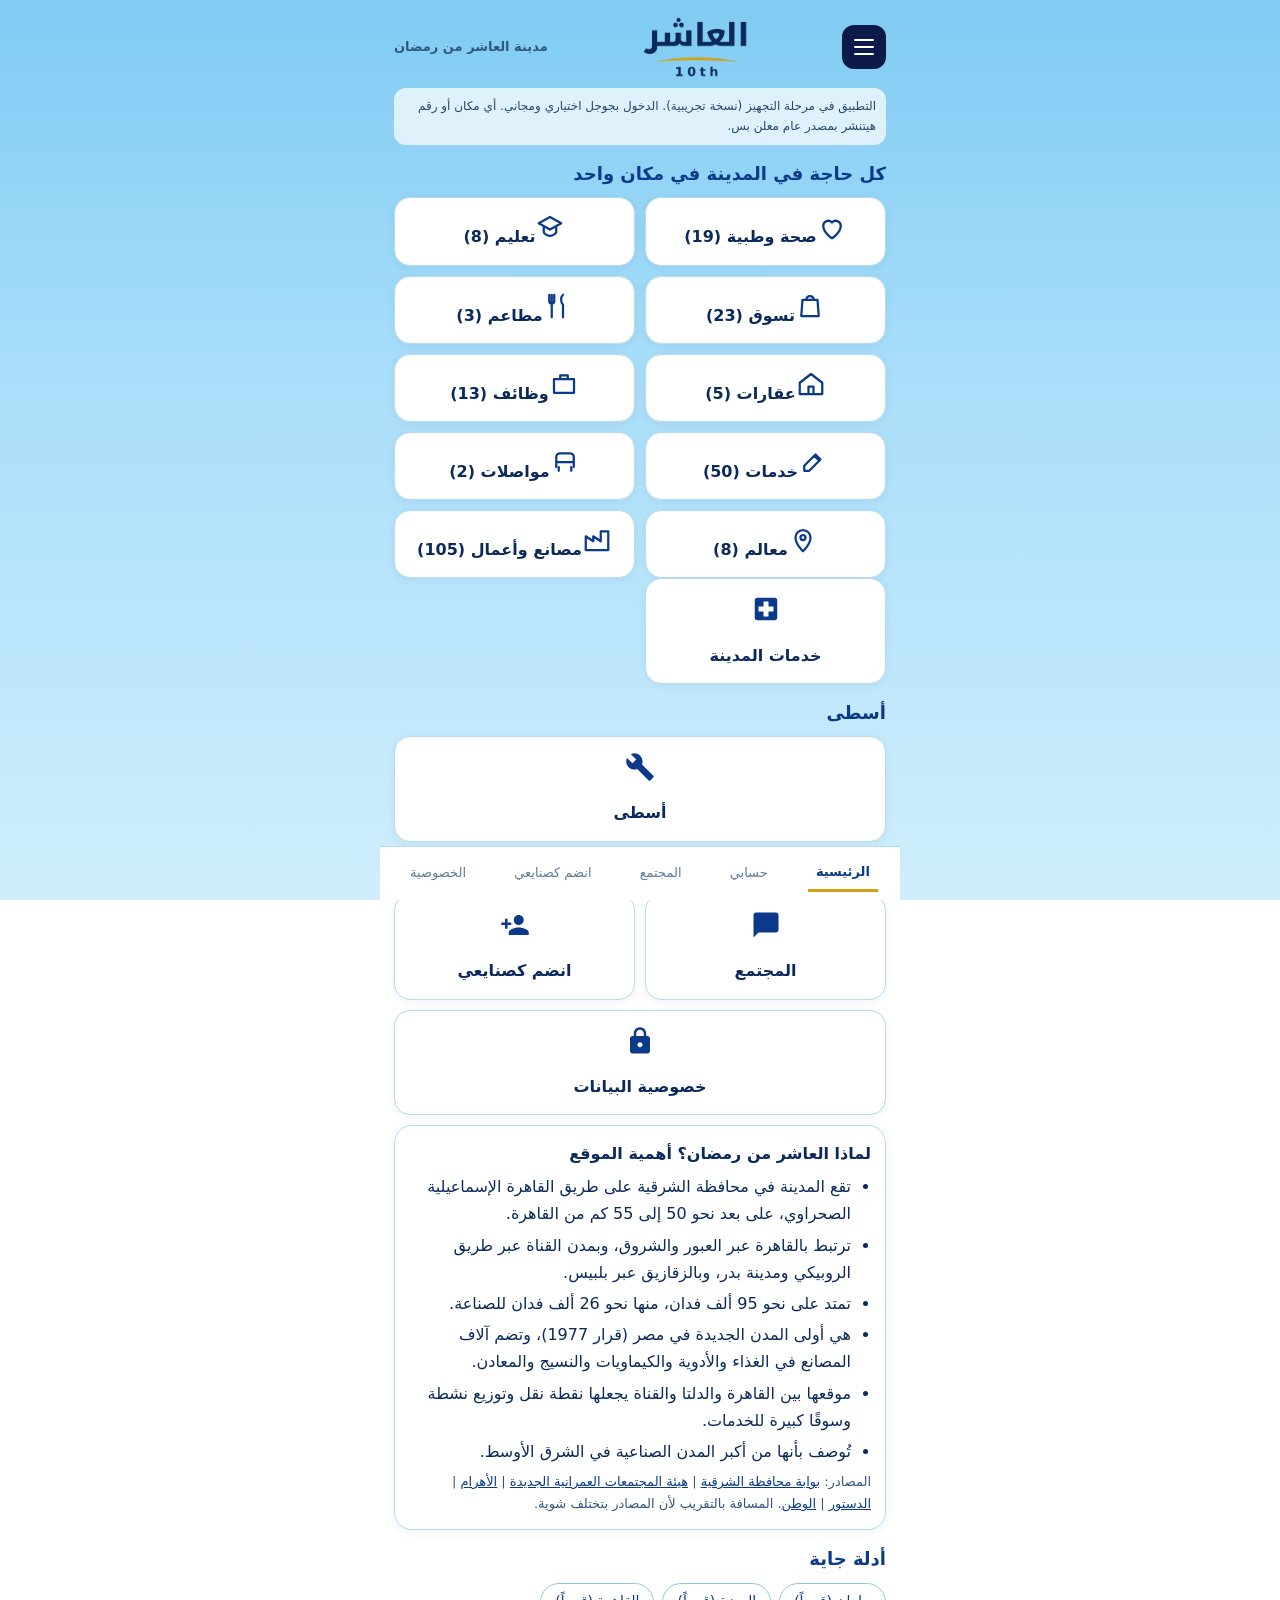
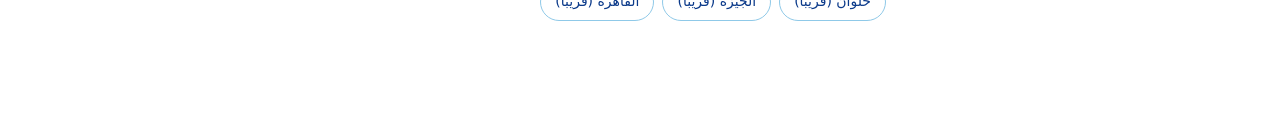
==== commit 51642374: "Update print statement from 'Hello' to 'Goodbye'" ====
--- a/asta/index.html
+++ b/asta/index.html
@@ -38,7 +38,7 @@
 function go(p){page=p;render();scrollTo(0,0)}
 function nav(){const n=document.getElementById('nv');n.innerHTML='';NAV.forEach(([k,l])=>n.append($('button',{class:page===k?'on':'',on:{click:()=>go(k)}},l)))}
 const back=(t)=>$('button',{class:'back',on:{click:()=>go(t||'home')}},'→ رجوع');
-const DIR=[["مصانع وأعمال","شركة النساجون الشرقيون","المنطقة الصناعية - مدينة العاشر من رمضان","المنطقة الصناعية"],["تسوق","النساجون الشرقيون","بجوار صيدناوى، العاشر من رمضان","عموم المدينة"],["تسوق","معرض العاشر ٢ النساجون الشرقيون","امام مستشفى ابو العزايم، المنطقة الصناعية، العاشر من رمضان","المنطقة الصناعية"],["تعليم","مدرسة فريش الدولية للتكنولوجيا التطبيقية","طريق مصر النور، العاشر من رمضان","عموم المدينة"],["تعليم","مدرسة عمرو بن العاص التجريبية للغات","العاشر من رمضان","عموم المدينة"],["تعليم","مدرسة جرين هايتس مصر الأمريكية","العاشر من رمضان","عموم المدينة"],["تعليم","مدرسة العلا الخاصة","العاشر من رمضان","عموم المدينة"],["مطاعم","كرم الشام","ميدان الأردنية - بجوار مجمع عبد المقصود وسينما رينسانس","وسط المدينة (الأردنية)"],["مطاعم","حواوشى الرفاعى","ش ابو بكر الصديق، الاردنية، العاشر من رمضان","وسط المدينة (الأردنية)"],["مطاعم","مطعم الثوره","المجاورة الخامسة، العاشر من رمضان، الشرقية داخل مول ابو الوفا","المجاورات"],["مواصلات","ريد لاين تاكسي (خدمة أهالي العاشر)","خدمة تاكسي بكباتن مسجلين بأكواد، تنظيم عبر صفحة فيسبوك","عموم المدينة"],["مواصلات","تاكسي ريد لاين & FOR YOU (رحلات خارجية/مطارات/شركات)","رحلات خارجية وسفر ومطارات وتعاقدات شركات، عربيات مكيفة، إدارة عبر جروب فيسبوك","عموم المدينة"],["معالم","الأردنية","قلب المدينة التجاري: بنوك، مطاعم، كافيهات","عموم المدينة"],["معالم","ميدان صيدناوي","شارع تجاري شهير، مطعم الثورة بالمجاورة 14 وبينك كافيه أعلى فودافون","المجاورات"],["معالم","مجمع عبد المقصود التجاري - الأردنية","اتش ار للتوريدات مبنى 13، كرم الشام بجواره مع سينما رينسانس","عموم المدينة"],["معالم","دار مناسبات العاشر - الأردنية (بجوار منطقة البنوك)","قاعة مناسبات معروفة، مزايدة تشغيل منشورة 2026","عموم المدينة"],["معالم","قاعة الماسة - نادي الرواد (البوابة الخلفية أمام المجاورة 19)","قاعة أفراح ومناسبات","عموم المدينة"],["معالم","مجمع البنوك / منطقة البنوك - الأردنية","كشري هند بجوار سنترال العاشر ومجمع البنوك، ارابكو بجوار دار المناسبات","عموم المدينة"],["معالم","الموقف الإقليمي الجديد - المجاورة 73 الظهير الصحراوي","12 خطًا داخليًا وخارجيًا، محلات للإيجار أمامه","عموم المدينة"],["معالم","نادي الرواد - مركز الحي الأول","أشهر نادي بالمدينة، قاعة الماسة بالبوابة الخلفية","عموم المدينة"],["عقارات","ظلال (إسكان فاخر - جهاز المدينة)","منطقة الخدمات الإقليمية","عموم المدينة"],["عقارات","كمبوند لوزان","طريق مصر الإسماعيلية مباشرة - أمام هايبر وان والنساجون الشرقيون","عموم المدينة"],["عقارات","دار مصر","حي الياسمين (10 كم من المركز)","عموم المدينة"],["عقارات","جنة","العاشر من رمضان","عموم المدينة"],["عقارات","سكن مصر","العاشر من رمضان","عموم المدينة"],["تعليم","مدرسة بردى للغات","كم 42 طريق مصر إسماعيلية الصحراوي - قرية الطلائع","عموم المدينة"],["تعليم","مدرسة القادسية التجريبية الاعدادية بنات","العاشر من رمضان (بروفايل يلوبيدجز قائم)","عموم المدينة"],["تعليم","مدرسة حورس لتعليم القيادة","العاشر من رمضان (بروفايل يلوبيدجز قائم)","عموم المدينة"],["تسوق","معرض المصطفى للمراتب والمفروشات","العاشر من رمضان","عموم المدينة"],["تسوق","هوم سنتر للمفروشات","مجاورة 26 - أول عمارات منتجع نور الدين بجوار نادي الرواد","المجاورات"],["تسوق","العاشر للمفروشات","العاشر من رمضان","عموم المدينة"],["تسوق","آيسل للأثاث","العاشر من رمضان","عموم المدينة"],["تسوق","معرض الدمرداش للأجهزة الكهربائية","مجاورة 59","المجاورات"],["تسوق","الميهي للأدوات الكهربائية (حامد الميهى)","ش السنترال - الأردنية، العاشر من رمضان","وسط المدينة (الأردنية)"],["تسوق","معرض دهانات GLC - الكريم","الأردنية، العاشر من رمضان","وسط المدينة (الأردنية)"],["تسوق","معارض أبو سليم","مجمع عبد المقصود - الأردنية، العاشر من رمضان","وسط المدينة (الأردنية)"],["تسوق","مركز سينا التجاري","شارع السيدة رقية، العاشر من رمضان","عموم المدينة"],["تسوق","لؤلؤة المدينة","صيدناوي، العاشر من رمضان","عموم المدينة"],["تسوق","جيلا - شركة التوكل الكهربائية","15 مجموعة ج - مركز المدينة الحي الأول، العاشر من رمضان","الأحياء"],["تسوق","معرض الماسة للأجهزة الكهربائية","الحي 14 بجوار كشك أبو عمارة، العاشر من رمضان","الأحياء"],["تسوق","المعناوي للأجهزة الكهربائية","مجاورة 7 - شارع الأندلس أمام سوبر ماركت الوادي الأخضر، العاشر من رمضان","المجاورات"],["تسوق","Al Hana Store - الهنا للأجهزة الكهربائية والمنزلية","مجمع عبد المقصود - الأردنية أمام موقف شرق الدلتا، العاشر من رمضان","وسط المدينة (الأردنية)"],["تسوق","معرض أبو ضيف","الكمال سنتر - الدور الأرضي محل 35، العاشر من رمضان","عموم المدينة"],["تسوق","معرض السعد","المجاورة 7، العاشر من رمضان","المجاورات"],["تسوق","معرض دريم هاوس","الشارع الرئيسي مجاورة 60 - بجوار مستشفى الرشاد","المجاورات"],["تسوق","رويال ستور للأجهزة الكهربائية والمنزلية","المجاورة 60 - سنتر بلازا، العاشر من رمضان","المجاورات"],["تسوق","سلامة عوف للأجهزة الكهربائية والمنزلية","المجاورة 8 أمام سوبرماركت حجاج، العاشر من رمضان","المجاورات"],["تسوق","الشامي للأجهزة الكهربائية والمنزلية","مجاورة 43 بجوار صيدلية ليلي علي، العاشر من رمضان","المجاورات"],["تسوق","أبو سليم لمستلزمات المنزل (فرع مجاورة 14)","مجاورة 14 خلف البريد، العاشر من رمضان","المجاورات"],["خدمات","العاشر للصيانة","ش السنترال - الأردنية، داخل الجوهرة مول محل 139، العاشر من رمضان","وسط المدينة (الأردنية)"],["خدمات","مركز سامح سمير - صيانة بلس","يخدم العاشر من رمضان (مركز متنقل/استقبال)","عموم المدينة"],["مصانع وأعمال","شركة الحمد لقطع غيار الأجهزة المنزلية","العاشر من رمضان (مصنع - بيع جملة للتجار)","عموم المدينة"],["مصانع وأعمال","اسيكو ايجيبت للأجهزة الكهربائية والأدوات المنزلية","بجوار شركة مصر لأعمال الأسمنت المسلح","عموم المدينة"],["مصانع وأعمال","المجموعة الهندسية - أي جي","العاشر من رمضان","عموم المدينة"],["مصانع وأعمال","فريش إليكتريك للأجهزة المنزلية","العاشر من رمضان","عموم المدينة"],["مصانع وأعمال","تريدكو للصناعات الهندسية - باساب","العاشر من رمضان - خدمة العملاء","عموم المدينة"],["مصانع وأعمال","تكنوجاز - الشرقية لصناعة الأجهزة المنزلية","العاشر من رمضان","عموم المدينة"],["مصانع وأعمال","سانيو - المجمع المصري للأجهزة الكهربائية والإلكترونية","بجوار سيراميكا كليوباترا","عموم المدينة"],["مصانع وأعمال","بلندكس ايجيبت","بجوار موج للصناعات المتطورة","عموم المدينة"],["مصانع وأعمال","أولاد الحسيني","الأردنية - داخل المصرية سنتر 1 - محل 90","وسط المدينة (الأردنية)"],["مصانع وأعمال","أوليمبيك جروب","العاشر من رمضان","عموم المدينة"],["مصانع وأعمال","دي إي إيه - دلتا للأجهزة الكهربائية","القطعة 6أ - المنطقة الصناعية الثالثة، بجوار مصنع قنديل للصلب","المنطقة الصناعية"],["مصانع وأعمال","سونيا لتصنيع الأجهزة المنزلية والكهربائية","شارع الوحدة تقاطع الخرطوم - المنطقة الصناعية الثانية، بجوار بيل ايجيبت","المنطقة الصناعية"],["مصانع وأعمال","اتلانتيك للتجارة","العاشر من رمضان","عموم المدينة"],["مصانع وأعمال","كريازي","بجوار نيبو","عموم المدينة"],["صحة وطبية","مستشفى العاشر الجامعي","العاشر من رمضان","عموم المدينة"],["صحة وطبية","مستشفى ابن سينا","المجاورة العاشرة، أمام مركز الشباب","المجاورات"],["صحة وطبية","مستشفى الهلال الأخضر","المجاورة الثالثة","المجاورات"],["صحة وطبية","مستشفى الغندور","العاشر من رمضان","عموم المدينة"],["صحة وطبية","مستشفى براعم للاطفال","ميدان الأردنية","وسط المدينة (الأردنية)"],["صحة وطبية","مستشفى السلام","المجاورة 39، بجوار مسجد السلام","المجاورات"],["صحة وطبية","مستشفي خميس","العاشر من رمضان","عموم المدينة"],["مصانع وأعمال","شركة السويدي إلكتريك","العاشر من رمضان","عموم المدينة"],["خدمات","فندق وسينما دايموند","العاشر من رمضان","عموم المدينة"],["خدمات","فندق ميريتا","العاشر من رمضان","عموم المدينة"],["خدمات","Prime Inn","العاشر من رمضان","عموم المدينة"],["صحة وطبية","معمل البرج","العاشر من رمضان","عموم المدينة"],["صحة وطبية","معامل جولدن لاب","الأردنية مبنى 404 الدور الثالث داخل الكمال سنتر (خلف مكتبة الإسكندرية)","وسط المدينة (الأردنية)"],["خدمات","نادي المهندسين العاشرمن رمضان","العاشر من رمضان","عموم المدينة"],["تعليم","المعهد التكنولوجي العالي","العاشر من رمضان","عموم المدينة"],["خدمات","قاعه الماسه نادي الرواد","قاعات مناسبات العاشر من رمضان","عموم المدينة"],["صحة وطبية","معامل الخوارزمى","العاشر من رمضان","عموم المدينة"],["صحة وطبية","معامل الشمس","العاشر من رمضان","عموم المدينة"],["صحة وطبية","معامل مؤمنة كامل","العاشر من رمضان","عموم المدينة"],["صحة وطبية","معامل د. سمير شاكر","العاشر من رمضان","عموم المدينة"],["صحة وطبية","معامل رويال لاب","العاشر من رمضان","عموم المدينة"],["صحة وطبية","معامل مصر","العاشر من رمضان","عموم المدينة"],["صحة وطبية","معمل الاوبرا","العاشر من رمضان","عموم المدينة"],["صحة وطبية","معمل الفاروق","العاشر من رمضان","عموم المدينة"],["صحة وطبية","معمل د. عمر الدالى","العاشر من رمضان","عموم المدينة"],["صحة وطبية","المختبر (فرع العاشر)","العاشر من رمضان","عموم المدينة"],["خدمات","الفارس لتصنيع الرادياتير","العاشر من رمضان","عموم المدينة"],["خدمات","مركز الأصدقاء لصيانة السيارات","العاشر من رمضان","عموم المدينة"],["خدمات","S.T.S مركز صيانة السيارات (مجاورة 8 ش الأندلس)","العاشر من رمضان","عموم المدينة"],["مصانع وأعمال","الشركة السورية لتصنيع الأغذية","العاشر من رمضان","عموم المدينة"],["مصانع وأعمال","الشركة المصرية للمركزات والمجمدات والعصائر الفاخرة - دوللى","العاشر من رمضان","عموم المدينة"],["مصانع وأعمال","الشركة المصرية لمنتجات الألبان والمواد الغذائية","العاشر من رمضان","عموم المدينة"],["مصانع وأعمال","المجموعة المصرية السويسرية الصناعية - بنتليز","العاشر من رمضان","عموم المدينة"],["مصانع وأعمال","شركة أرما للصناعات الغذائية","العاشر من رمضان","عموم المدينة"],["مصانع وأعمال","شركة ألفا مصر للإستثمار الصناعي","العاشر من رمضان","عموم المدينة"],["مصانع وأعمال","شركة أمجاد للصناعات الغذائية - شيكى دودو","العاشر من رمضان","عموم المدينة"],["مصانع وأعمال","شركة أوريكس لاند للصناعات الغذائية","العاشر من رمضان","عموم المدينة"],["مصانع وأعمال","شركة إنترناشيونال","العاشر من رمضان","عموم المدينة"],["مصانع وأعمال","شركة إيماس لإضافات الأغذية","العاشر من رمضان","عموم المدينة"],["مصانع وأعمال","شركة البروج للصناعات الغذائية","العاشر من رمضان","عموم المدينة"],["مصانع وأعمال","شركة التاج للمواد الغذائية","العاشر من رمضان","عموم المدينة"],["مصانع وأعمال","شركة الحرية للصناعات الغذائية - الحرية 2000","العاشر من رمضان","عموم المدينة"],["مصانع وأعمال","شركة الزهار لصناعة الجلاش الآلي","العاشر من رمضان","عموم المدينة"],["مصانع وأعمال","شركة الشرق الأوسط للصناعات الغذائية والألبان - جرين لاند - أمريكانا جروب","العاشر من رمضان","عموم المدينة"],["مصانع وأعمال","شركة الشهبندر للصناعات الغذائية","العاشر من رمضان","عموم المدينة"],["مصانع وأعمال","شركة الصناعات الغذائية المتخصصة - سيفتي مصر","العاشر من رمضان","عموم المدينة"],["مصانع وأعمال","شركة العالمية للتنمية الزراعية - فارم فريتس - أمريكانا جروب","العاشر من رمضان","عموم المدينة"],["مصانع وأعمال","شركة العالمية للصناعات الغذائية - زيلانديا مصر - بيك لاند","العاشر من رمضان","عموم المدينة"],["مصانع وأعمال","شركة العربية للمطاحن والصناعات الغذائية","العاشر من رمضان","عموم المدينة"],["مصانع وأعمال","شركة القابضة للصناعات الغذائية - مصر أسوان للأسماك - سوانا","العاشر من رمضان","عموم المدينة"],["مصانع وأعمال","شركة القاهرة للصناعات الغذائية - بوتشرمان","العاشر من رمضان","عموم المدينة"],["مصانع وأعمال","شركة القاهرة لمجازر الدواجن - كوكى - أمريكانا جروب","العاشر من رمضان","عموم المدينة"],["مصانع وأعمال","شركة الكرامة مصر للتصنيع والتجارة","العاشر من رمضان","عموم المدينة"],["مصانع وأعمال","شركة المتحدة لتصنيع الزيوت والعبوات","العاشر من رمضان","عموم المدينة"],["مصانع وأعمال","شركة المتحدة للحلويات الشرقية - الربيع","العاشر من رمضان","عموم المدينة"],["مصانع وأعمال","شركة المصرية السورية لصناعة الحلويات - تيستى مو","العاشر من رمضان","عموم المدينة"],["مصانع وأعمال","شركة المصرية السويسرية للمكرونة","العاشر من رمضان","عموم المدينة"],["مصانع وأعمال","شركة المصرية للزيوت الطبيعية ش.م.م","العاشر من رمضان","عموم المدينة"],["مصانع وأعمال","شركة المصرية للصناعات الغذائية - أنترفودز إيجيبت","العاشر من رمضان","عموم المدينة"],["مصانع وأعمال","شركة المصرية للصناعات الغذائية الحديثة - هنى ويل","العاشر من رمضان","عموم المدينة"],["مصانع وأعمال","شركة المصرية لمنتجات الألبان والأغذية - ايدافكو","العاشر من رمضان","عموم المدينة"],["مصانع وأعمال","شركة المصرية لمنتجات الألبان والإضافات الغذائية","العاشر من رمضان","عموم المدينة"],["مصانع وأعمال","شركة النهضة الصناعية","العاشر من رمضان","عموم المدينة"],["مصانع وأعمال","شركة النيل للصناعات الغذائية","العاشر من رمضان","عموم المدينة"],["مصانع وأعمال","شركة الوطنية لمنتجات الذرة","العاشر من رمضان","عموم المدينة"],["مصانع وأعمال","شركة ايجل فود","العاشر من رمضان","عموم المدينة"],["مصانع وأعمال","شركة بست تشيز","العاشر من رمضان","عموم المدينة"],["مصانع وأعمال","شركة جوهر إخوان","العاشر من رمضان","عموم المدينة"],["مصانع وأعمال","شركة حلواني إخوان","العاشر من رمضان","عموم المدينة"],["مصانع وأعمال","شركة د.أوليفي للصناعات الغذائية والإستثمار الزراعي","العاشر من رمضان","عموم المدينة"],["مصانع وأعمال","شركة رجب فارم","العاشر من رمضان","عموم المدينة"],["مصانع وأعمال","شركة رويال سويت - السلام للحلويات والشيكولاته","العاشر من رمضان","عموم المدينة"],["مصانع وأعمال","شركة سماحة والمرجوشى للحلويات والمواد الغذائية - لؤلؤة","العاشر من رمضان","عموم المدينة"],["مصانع وأعمال","شركة سويت سورس لمنتجات الحلوى والأغذية","العاشر من رمضان","عموم المدينة"],["مصانع وأعمال","شركة سيموس للصناعات الغذائية","العاشر من رمضان","عموم المدينة"],["مصانع وأعمال","شركة شاي الفراشة","العاشر من رمضان","عموم المدينة"],["مصانع وأعمال","شركة شوكو سوريا","العاشر من رمضان","عموم المدينة"],["مصانع وأعمال","شركة لاكتو مصر","العاشر من رمضان","عموم المدينة"],["مصانع وأعمال","شركة ماندرين قويدر","العاشر من رمضان","عموم المدينة"],["وظائف","شركة دهانات الجزيرة","العاشر من رمضان","عموم المدينة"],["وظائف","الضحى للصناعات الغذائية","العاشر من رمضان","عموم المدينة"],["وظائف","كارن فابريكس","العاشر من رمضان","عموم المدينة"],["وظائف","واحة للأجهزة المنزلية","العاشر من رمضان","عموم المدينة"],["وظائف","مجموعة ايمن شاهين","العاشر من رمضان","عموم المدينة"],["وظائف","انترتريد","العاشر من رمضان","عموم المدينة"],["وظائف","ايه ام جروب","العاشر من رمضان","عموم المدينة"],["وظائف","تانك للتجارة والصناعة","العاشر من رمضان","عموم المدينة"],["وظائف","زينه","العاشر من رمضان","عموم المدينة"],["وظائف","أوليس هولدنج","العاشر من رمضان","عموم المدينة"],["وظائف","الشركة المصرية للاستثمار الغذائي","العاشر من رمضان","عموم المدينة"],["وظائف","الملكة","العاشر من رمضان","عموم المدينة"],["وظائف","Cegy plastics","العاشر من رمضان","عموم المدينة"],["مصانع وأعمال","كريازي","المنطقة الصناعية الثانية (B2)","المنطقة الصناعية"],["خدمات","جولد إير للهندسة (تكييف وفلاتر مياه)","المجاورة 68","المجاورات"],["خدمات","دريك لصناعات التكييف المركزي والشيلرات","المنطقة الصناعية","المنطقة الصناعية"],["خدمات","شركة الرواد للأدوات الصحية","العاشر من رمضان","عموم المدينة"],["خدمات","بست إيجيبت - فرع العاشر من رمضان","العاشر من رمضان","عموم المدينة"],["خدمات","كيان للصناعات الهندسية والمقاولات","المنطقة الصناعية","المنطقة الصناعية"],["مصانع وأعمال","شركة سبائك العاشر","المنطقة الصناعية الثالثة (A5)","المنطقة الصناعية"],["مصانع وأعمال","شركة ساس للصناعات الكهربائية - عباس الجودة","المنطقة الصناعية الثانية (B2)","المنطقة الصناعية"],["مصانع وأعمال","شركة التوكل الكهربائية - جيلا ش.م.م","المنطقة الصناعية الثالثة (A3)","المنطقة الصناعية"],["خدمات","ساميكو - المركز التجارى للتوريدات الكهربائية","الأردنية","وسط المدينة (الأردنية)"],["مصانع وأعمال","المليجى للصناعات الكهربائية","المنطقة الصناعية (C8)","المنطقة الصناعية"],["خدمات","السويدى سنتر","الأردنية","وسط المدينة (الأردنية)"],["خدمات","نيو سمارت ماشين","الأردنية","وسط المدينة (الأردنية)"],["خدمات","ايتك - الهندسية للتجارة والمقاولات","الأردنية","وسط المدينة (الأردنية)"],["مصانع وأعمال","اليكتريك تكنولوجى للتوريدات والمقاولات","المنطقة الصناعية (C8)","المنطقة الصناعية"],["خدمات","الفنار للصناعات الكهربائية","العاشر من رمضان","عموم المدينة"],["خدمات","الهدى اليكتريك للتجارة والمقاولات","الأردنية","وسط المدينة (الأردنية)"],["خدمات","دار الهندسة للانظمة المتطورة","العاشر من رمضان","عموم المدينة"],["خدمات","اليكتريك الهندسية","الأردنية","وسط المدينة (الأردنية)"],["خدمات","باور تك","العاشر من رمضان","عموم المدينة"],["مصانع وأعمال","الاخوة المتحدون للصناعات","المنطقة الصناعية (C2)","المنطقة الصناعية"],["خدمات","سولار باور","الأردنية","وسط المدينة (الأردنية)"],["مصانع وأعمال","مصنع عسل للاثاث","المنطقة الصناعية الثالثة","المنطقة الصناعية"],["خدمات","مصنع جاد وود","العاشر من رمضان","عموم المدينة"],["مصانع وأعمال","افرو ايجيبت للصناعات الهندسية","المنطقة الصناعية (B4)","المنطقة الصناعية"],["مصانع وأعمال","لاروش للاثاث La Roche Furniture Industries Factory - المصنع","المنطقة الصناعية","المنطقة الصناعية"],["مصانع وأعمال","جراتسيا للاثاث الحديث - مصنع العاشر من رمضان","المنطقة الصناعية","المنطقة الصناعية"],["مصانع وأعمال","مصنع طيف وود مصر للأخشاب والأثاث","المنطقة الصناعية (B3)","المنطقة الصناعية"],["خدمات","الشرقية للاثاثات المعدنية","العاشر من رمضان","عموم المدينة"],["خدمات","المستقبل للاثاث والديكور","العاشر من رمضان","عموم المدينة"],["خدمات","مصنع الحلو ستايل للاثاث المكتبي","العاشر من رمضان","عموم المدينة"],["خدمات","شركة كيميكال بارتنرز","الأردنية","وسط المدينة (الأردنية)"],["مصانع وأعمال","سايبس - الشركة العالمية لمواد البناء والكيماويات","المنطقة الصناعية الثالثة","المنطقة الصناعية"],["مصانع وأعمال","المصرية الايطالية للبويات - اركوارزو","المنطقة الصناعية الثالثة (A1)","المنطقة الصناعية"],["مصانع وأعمال","الشركة الاسلامية الدولية للبويات والصناعات الكيماوية - اسيباك","المنطقة الصناعية (A2)","المنطقة الصناعية"],["مصانع وأعمال","شركة جور الاردنية للصناعات الكيماوية","المنطقة الصناعية (C6)","المنطقة الصناعية"],["مصانع وأعمال","يونكس - الشركة المتحدة للصناعات الكيميائية","المنطقة الصناعية الثالثة (A1)","المنطقة الصناعية"],["خدمات","مركز الكومى","الأردنية","وسط المدينة (الأردنية)"],["مصانع وأعمال","يونيون للدهانات والصناعات الكيماوية","المنطقة الصناعية (B3)","المنطقة الصناعية"],["خدمات","العربى للحدايد والبويات","الأردنية","وسط المدينة (الأردنية)"],["خدمات","مكة لتجارة الحدايد والبويات","الأردنية","وسط المدينة (الأردنية)"],["مصانع وأعمال","المصرية الامريكية للبويات والدهانات","المنطقة الصناعية (B1)","المنطقة الصناعية"],["خدمات","رضوان للتوكيلات التجارية","الأردنية","وسط المدينة (الأردنية)"],["مصانع وأعمال","دريك لصناعات التكييف المركزي والشيلرات وأبراج التبريد","المنطقة الصناعية الثالثة (A1)","المنطقة الصناعية"],["مصانع وأعمال","الشركة الدولية للتكييف","المنطقة الصناعية الثالثة (A1)","المنطقة الصناعية"],["خدمات","النور للتكييف","العاشر من رمضان","عموم المدينة"],["خدمات","الاخوة للتكييف","الأردنية","وسط المدينة (الأردنية)"],["خدمات","الاردنية للتجارة والتوريدات","الأردنية","وسط المدينة (الأردنية)"],["خدمات","المركز الهندسى للتبريد","الأردنية","وسط المدينة (الأردنية)"],["مصانع وأعمال","طيبة المنزلاوى جروب","المنطقة الصناعية (B4)","المنطقة الصناعية"],["خدمات","ميراكو توتالاين - مصر للتبريد والتكييف","الأردنية","وسط المدينة (الأردنية)"],["مصانع وأعمال","سايفر ايجيبت","المنطقة الصناعية الثالثة (A2)","المنطقة الصناعية"],["خدمات","دلتا للتبريد والتكييف","الأردنية","وسط المدينة (الأردنية)"],["خدمات","المصرية للتبريد وتكييف الهواء","الأردنية","وسط المدينة (الأردنية)"],["مصانع وأعمال","تايم كول للتكييف","المنطقة الصناعية الثانية (B2)","المنطقة الصناعية"],["خدمات","الرافدين لأعمال الألوميتال","العاشر من رمضان","عموم المدينة"],["مصانع وأعمال","هوك ماك ماكس ايجيبت","المنطقة الصناعية (B3)","المنطقة الصناعية"],["مصانع وأعمال","ابكو - شركة المنتجات المعمارية","المنطقة الصناعية (B1)","المنطقة الصناعية"],["مصانع وأعمال","الشركة المصرية البلجيكية لانظمة الابواب والشبابيك","المنطقة الصناعية الأولى","المنطقة الصناعية"],["مصانع وأعمال","جيست","المنطقة الصناعية (B3)","المنطقة الصناعية"],["خدمات","نيو جيميتال للزجاج والالومنيوم","المجاورة 13","المجاورات"],["خدمات","جى ام ار","الأردنية","وسط المدينة (الأردنية)"],["خدمات","القدس للتجارة","الأردنية","وسط المدينة (الأردنية)"],["مصانع وأعمال","ويندوستايل","المنطقة الصناعية الثالثة (A6)","المنطقة الصناعية"],["خدمات","مازن ميتال","الأردنية","وسط المدينة (الأردنية)"],["خدمات","بروفيشنال سيرفس 2","الأردنية","وسط المدينة (الأردنية)"],["خدمات","المصرية الكويتية كايرو كنترول","الأردنية","وسط المدينة (الأردنية)"]];const DCATS=["صحة وطبية", "تعليم", "تسوق", "مطاعم", "عقارات", "وظائف", "خدمات", "مواصلات", "معالم", "مصانع وأعمال"];const DIC={"صحة وطبية": "M12 21s-7-4.4-7-10a4 4 0 017-2.6A4 4 0 0119 11c0 5.6-7 10-7 10z", "تعليم": "M3 9l9-5 9 5-9 5-9-5zm4 3v4c0 1 2.5 3 5 3s5-2 5-3v-4", "تسوق": "M6 7h12l1 13H5L6 7zm3 0a3 3 0 016 0", "مطاعم": "M7 3v8M5 3v5a2 2 0 004 0V3M7 11v10M16 3c-2 2-2 6 0 8v10", "عقارات": "M3 11l9-7 9 7v9H3zM10 20v-6h4v6", "وظائف": "M4 8h16v11H4zM9 8V5h6v3", "خدمات": "M14 6l4 4-9 9H5v-4zM13 7l4 4", "مواصلات": "M5 16V8a3 3 0 013-3h8a3 3 0 013 3v8M5 12h14M7 19v-3M17 19v-3", "معالم": "M12 21s-6-5.5-6-11a6 6 0 0112 0c0 5.5-6 11-6 11zM12 12a2 2 0 100-4 2 2 0 000 4", "مصانع وأعمال": "M3 20V9l6 4V9l6 4V5h6v15z"};let dcat='',dq='';
+const DIR=[["مصانع وأعمال","شركة النساجون الشرقيون","المنطقة الصناعية - مدينة العاشر من رمضان","المنطقة الصناعية"],["تسوق","النساجون الشرقيون","بجوار صيدناوى، العاشر من رمضان","عموم المدينة"],["تسوق","معرض العاشر ٢ النساجون الشرقيون","امام مستشفى ابو العزايم، المنطقة الصناعية، العاشر من رمضان","المنطقة الصناعية"],["تعليم","مدرسة فريش الدولية للتكنولوجيا التطبيقية","طريق مصر النور، العاشر من رمضان","عموم المدينة"],["تعليم","مدرسة عمرو بن العاص التجريبية للغات","العاشر من رمضان","عموم المدينة"],["تعليم","مدرسة جرين هايتس مصر الأمريكية","العاشر من رمضان","عموم المدينة"],["تعليم","مدرسة العلا الخاصة","العاشر من رمضان","عموم المدينة"],["مطاعم","كرم الشام","ميدان الأردنية - بجوار مجمع عبد المقصود وسينما رينسانس","وسط المدينة (الأردنية)"],["مطاعم","حواوشى الرفاعى","ش ابو بكر الصديق، الاردنية، العاشر من رمضان","وسط المدينة (الأردنية)"],["مطاعم","مطعم الثوره","المجاورة الخامسة، العاشر من رمضان، الشرقية داخل مول ابو الوفا","المجاورات"],["مواصلات","ريد لاين تاكسي (خدمة أهالي العاشر)","خدمة تاكسي بكباتن مسجلين بأكواد، تنظيم عبر صفحة فيسبوك","عموم المدينة"],["مواصلات","تاكسي ريد لاين & FOR YOU (رحلات خارجية/مطارات/شركات)","رحلات خارجية وسفر ومطارات وتعاقدات شركات، عربيات مكيفة، إدارة عبر جروب فيسبوك","عموم المدينة"],["معالم","الأردنية","قلب المدينة التجاري: بنوك، مطاعم، كافيهات","عموم المدينة"],["معالم","ميدان صيدناوي","شارع تجاري شهير، مطعم الثورة بالمجاورة 14 وبينك كافيه أعلى فودافون","المجاورات"],["معالم","مجمع عبد المقصود التجاري - الأردنية","اتش ار للتوريدات مبنى 13، كرم الشام بجواره مع سينما رينسانس","عموم المدينة"],["معالم","دار مناسبات العاشر - الأردنية (بجوار منطقة البنوك)","قاعة مناسبات معروفة، مزايدة تشغيل منشورة 2026","عموم المدينة"],["معالم","قاعة الماسة - نادي الرواد (البوابة الخلفية أمام المجاورة 19)","قاعة أفراح ومناسبات","عموم المدينة"],["معالم","مجمع البنوك / منطقة البنوك - الأردنية","كشري هند بجوار سنترال العاشر ومجمع البنوك، ارابكو بجوار دار المناسبات","عموم المدينة"],["معالم","الموقف الإقليمي الجديد - المجاورة 73 الظهير الصحراوي","12 خطًا داخليًا وخارجيًا، محلات للإيجار أمامه","عموم المدينة"],["معالم","نادي الرواد - مركز الحي الأول","أشهر نادي بالمدينة، قاعة الماسة بالبوابة الخلفية","عموم المدينة"],["عقارات","ظلال (إسكان فاخر - جهاز المدينة)","منطقة الخدمات الإقليمية","عموم المدينة"],["عقارات","كمبوند لوزان","طريق مصر الإسماعيلية مباشرة - أمام هايبر وان والنساجون الشرقيون","عموم المدينة"],["عقارات","دار مصر","حي الياسمين (10 كم من المركز)","عموم المدينة"],["عقارات","جنة","العاشر من رمضان","عموم المدينة"],["عقارات","سكن مصر","العاشر من رمضان","عموم المدينة"],["تعليم","مدرسة بردى للغات","كم 42 طريق مصر إسماعيلية الصحراوي - قرية الطلائع","عموم المدينة"],["تعليم","مدرسة القادسية التجريبية الاعدادية بنات","العاشر من رمضان (بروفايل يلوبيدجز قائم)","عموم المدينة"],["تعليم","مدرسة حورس لتعليم القيادة","العاشر من رمضان (بروفايل يلوبيدجز قائم)","عموم المدينة"],["تسوق","معرض المصطفى للمراتب والمفروشات","العاشر من رمضان","عموم المدينة"],["تسوق","هوم سنتر للمفروشات","مجاورة 26 - أول عمارات منتجع نور الدين بجوار نادي الرواد","المجاورات"],["تسوق","العاشر للمفروشات","العاشر من رمضان","عموم المدينة"],["تسوق","آيسل للأثاث","العاشر من رمضان","عموم المدينة"],["تسوق","معرض الدمرداش للأجهزة الكهربائية","مجاورة 59","المجاورات"],["تسوق","الميهي للأدوات الكهربائية (حامد الميهى)","ش السنترال - الأردنية، العاشر من رمضان","وسط المدينة (الأردنية)"],["تسوق","معرض دهانات GLC - الكريم","الأردنية، العاشر من رمضان","وسط المدينة (الأردنية)"],["تسوق","معارض أبو سليم","مجمع عبد المقصود - الأردنية، العاشر من رمضان","وسط المدينة (الأردنية)"],["تسوق","مركز سينا التجاري","شارع السيدة رقية، العاشر من رمضان","عموم المدينة"],["تسوق","لؤلؤة المدينة","صيدناوي، العاشر من رمضان","عموم المدينة"],["تسوق","جيلا - شركة التوكل الكهربائية","15 مجموعة ج - مركز المدينة الحي الأول، العاشر من رمضان","الأحياء"],["تسوق","معرض الماسة للأجهزة الكهربائية","الحي 14 بجوار كشك أبو عمارة، العاشر من رمضان","الأحياء"],["تسوق","المعناوي للأجهزة الكهربائية","مجاورة 7 - شارع الأندلس أمام سوبر ماركت الوادي الأخضر، العاشر من رمضان","المجاورات"],["تسوق","Al Hana Store - الهنا للأجهزة الكهربائية والمنزلية","مجمع عبد المقصود - الأردنية أمام موقف شرق الدلتا، العاشر من رمضان","وسط المدينة (الأردنية)"],["تسوق","معرض أبو ضيف","الكمال سنتر - الدور الأرضي محل 35، العاشر من رمضان","عموم المدينة"],["تسوق","معرض السعد","المجاورة 7، العاشر من رمضان","المجاورات"],["تسوق","معرض دريم هاوس","الشارع الرئيسي مجاورة 60 - بجوار مستشفى الرشاد","المجاورات"],["تسوق","رويال ستور للأجهزة الكهربائية والمنزلية","المجاورة 60 - سنتر بلازا، العاشر من رمضان","المجاورات"],["تسوق","سلامة عوف للأجهزة الكهربائية والمنزلية","المجاورة 8 أمام سوبرماركت حجاج، العاشر من رمضان","المجاورات"],["تسوق","الشامي للأجهزة الكهربائية والمنزلية","مجاورة 43 بجوار صيدلية ليلي علي، العاشر من رمضان","المجاورات"],["تسوق","أبو سليم لمستلزمات المنزل (فرع مجاورة 14)","مجاورة 14 خلف البريد، العاشر من رمضان","المجاورات"],["خدمات","العاشر للصيانة","ش السنترال - الأردنية، داخل الجوهرة مول محل 139، العاشر من رمضان","وسط المدينة (الأردنية)"],["خدمات","مركز سامح سمير - صيانة بلس","يخدم العاشر من رمضان (مركز متنقل/استقبال)","عموم المدينة"],["مصانع وأعمال","شركة الحمد لقطع غيار الأجهزة المنزلية","العاشر من رمضان (مصنع - بيع جملة للتجار)","عموم المدينة"],["مصانع وأعمال","اسيكو ايجيبت للأجهزة الكهربائية والأدوات المنزلية","بجوار شركة مصر لأعمال الأسمنت المسلح","عموم المدينة"],["مصانع وأعمال","المجموعة الهندسية - أي جي","العاشر من رمضان","عموم المدينة"],["مصانع وأعمال","فريش إليكتريك للأجهزة المنزلية","العاشر من رمضان","عموم المدينة"],["مصانع وأعمال","تريدكو للصناعات الهندسية - باساب","العاشر من رمضان - خدمة العملاء","عموم المدينة"],["مصانع وأعمال","تكنوجاز - الشرقية لصناعة الأجهزة المنزلية","العاشر من رمضان","عموم المدينة"],["مصانع وأعمال","سانيو - المجمع المصري للأجهزة الكهربائية والإلكترونية","بجوار سيراميكا كليوباترا","عموم المدينة"],["مصانع وأعمال","بلندكس ايجيبت","بجوار موج للصناعات المتطورة","عموم المدينة"],["مصانع وأعمال","أولاد الحسيني","الأردنية - داخل المصرية سنتر 1 - محل 90","وسط المدينة (الأردنية)"],["مصانع وأعمال","أوليمبيك جروب","العاشر من رمضان","عموم المدينة"],["مصانع وأعمال","دي إي إيه - دلتا للأجهزة الكهربائية","القطعة 6أ - المنطقة الصناعية الثالثة، بجوار مصنع قنديل للصلب","المنطقة الصناعية"],["مصانع وأعمال","سونيا لتصنيع الأجهزة المنزلية والكهربائية","شارع الوحدة تقاطع الخرطوم - المنطقة الصناعية الثانية، بجوار بيل ايجيبت","المنطقة الصناعية"],["مصانع وأعمال","اتلانتيك للتجارة","العاشر من رمضان","عموم المدينة"],["مصانع وأعمال","كريازي","بجوار نيبو","عموم المدينة"],["صحة وطبية","مستشفى العاشر الجامعي","العاشر من رمضان","عموم المدينة"],["صحة وطبية","مستشفى ابن سينا","المجاورة العاشرة، أمام مركز الشباب","المجاورات"],["صحة وطبية","مستشفى الهلال الأخضر","المجاورة الثالثة","المجاورات"],["صحة وطبية","مستشفى الغندور","العاشر من رمضان","عموم المدينة"],["صحة وطبية","مستشفى براعم للاطفال","ميدان الأردنية","وسط المدينة (الأردنية)"],["صحة وطبية","مستشفى السلام","المجاورة 39، بجوار مسجد السلام","المجاورات"],["صحة وطبية","مستشفي خميس","العاشر من رمضان","عموم المدينة"],["مصانع وأعمال","شركة السويدي إلكتريك","العاشر من رمضان","عموم المدينة"],["خدمات","فندق وسينما دايموند","العاشر من رمضان","عموم المدينة"],["خدمات","فندق ميريتا","العاشر من رمضان","عموم المدينة"],["خدمات","Prime Inn","العاشر من رمضان","عموم المدينة"],["صحة وطبية","معمل البرج","العاشر من رمضان","عموم المدينة"],["صحة وطبية","معامل جولدن لاب","الأردنية مبنى 404 الدور الثالث داخل الكمال سنتر (خلف مكتبة الإسكندرية)","وسط المدينة (الأردنية)"],["خدمات","نادي المهندسين العاشرمن رمضان","العاشر من رمضان","عموم المدينة"],["تعليم","المعهد التكنولوجي العالي","العاشر من رمضان","عموم المدينة"],["خدمات","قاعه الماسه نادي الرواد","قاعات مناسبات العاشر من رمضان","عموم المدينة"],["صحة وطبية","معامل الخوارزمى","العاشر من رمضان","عموم المدينة"],["صحة وطبية","معامل الشمس","العاشر من رمضان","عموم المدينة"],["صحة وطبية","معامل مؤمنة كامل","العاشر من رمضان","عموم المدينة"],["صحة وطبية","معامل د. سمير شاكر","العاشر من رمضان","عموم المدينة"],["صحة وطبية","معامل رويال لاب","العاشر من رمضان","عموم المدينة"],["صحة وطبية","معامل مصر","العاشر من رمضان","عموم المدينة"],["صحة وطبية","معمل الاوبرا","العاشر من رمضان","عموم المدينة"],["صحة وطبية","معمل الفاروق","العاشر من رمضان","عموم المدينة"],["صحة وطبية","معمل د. عمر الدالى","العاشر من رمضان","عموم المدينة"],["صحة وطبية","المختبر (فرع العاشر)","العاشر من رمضان","عموم المدينة"],["خدمات","الفارس لتصنيع الرادياتير","العاشر من رمضان","عموم المدينة"],["خدمات","مركز الأصدقاء لصيانة السيارات","العاشر من رمضان","عموم المدينة"],["خدمات","S.T.S مركز صيانة السيارات (مجاورة 8 ش الأندلس)","العاشر من رمضان","عموم المدينة"],["مصانع وأعمال","الشركة السورية لتصنيع الأغذية","العاشر من رمضان","عموم المدينة"],["مصانع وأعمال","الشركة المصرية للمركزات والمجمدات والعصائر الفاخرة - دوللى","العاشر من رمضان","عموم المدينة"],["مصانع وأعمال","الشركة المصرية لمنتجات الألبان والمواد الغذائية","العاشر من رمضان","عموم المدينة"],["مصانع وأعمال","المجموعة المصرية السويسرية الصناعية - بنتليز","العاشر من رمضان","عموم المدينة"],["مصانع وأعمال","شركة أرما للصناعات الغذائية","العاشر من رمضان","عموم المدينة"],["مصانع وأعمال","شركة ألفا مصر للإستثمار الصناعي","العاشر من رمضان","عموم المدينة"],["مصانع وأعمال","شركة أمجاد للصناعات الغذائية - شيكى دودو","العاشر من رمضان","عموم المدينة"],["مصانع وأعمال","شركة أوريكس لاند للصناعات الغذائية","العاشر من رمضان","عموم المدينة"],["مصانع وأعمال","شركة إنترناشيونال","العاشر من رمضان","عموم المدينة"],["مصانع وأعمال","شركة إيماس لإضافات الأغذية","العاشر من رمضان","عموم المدينة"],["مصانع وأعمال","شركة البروج للصناعات الغذائية","العاشر من رمضان","عموم المدينة"],["مصانع وأعمال","شركة التاج للمواد الغذائية","العاشر من رمضان","عموم المدينة"],["مصانع وأعمال","شركة الحرية للصناعات الغذائية - الحرية 2000","العاشر من رمضان","عموم المدينة"],["مصانع وأعمال","شركة الزهار لصناعة الجلاش الآلي","العاشر من رمضان","عموم المدينة"],["مصانع وأعمال","شركة الشرق الأوسط للصناعات الغذائية والألبان - جرين لاند - أمريكانا جروب","العاشر من رمضان","عموم المدينة"],["مصانع وأعمال","شركة الشهبندر للصناعات الغذائية","العاشر من رمضان","عموم المدينة"],["مصانع وأعمال","شركة الصناعات الغذائية المتخصصة - سيفتي مصر","العاشر من رمضان","عموم المدينة"],["مصانع وأعمال","شركة العالمية للتنمية الزراعية - فارم فريتس - أمريكانا جروب","العاشر من رمضان","عموم المدينة"],["مصانع وأعمال","شركة العالمية للصناعات الغذائية - زيلانديا مصر - بيك لاند","العاشر من رمضان","عموم المدينة"],["مصانع وأعمال","شركة العربية للمطاحن والصناعات الغذائية","العاشر من رمضان","عموم المدينة"],["مصانع وأعمال","شركة القابضة للصناعات الغذائية - مصر أسوان للأسماك - سوانا","العاشر من رمضان","عموم المدينة"],["مصانع وأعمال","شركة القاهرة للصناعات الغذائية - بوتشرمان","العاشر من رمضان","عموم المدينة"],["مصانع وأعمال","شركة القاهرة لمجازر الدواجن - كوكى - أمريكانا جروب","العاشر من رمضان","عموم المدينة"],["مصانع وأعمال","شركة الكرامة مصر للتصنيع والتجارة","العاشر من رمضان","عموم المدينة"],["مصانع وأعمال","شركة المتحدة لتصنيع الزيوت والعبوات","العاشر من رمضان","عموم المدينة"],["مصانع وأعمال","شركة المتحدة للحلويات الشرقية - الربيع","العاشر من رمضان","عموم المدينة"],["مصانع وأعمال","شركة المصرية السورية لصناعة الحلويات - تيستى مو","العاشر من رمضان","عموم المدينة"],["مصانع وأعمال","شركة المصرية السويسرية للمكرونة","العاشر من رمضان","عموم المدينة"],["مصانع وأعمال","شركة المصرية للزيوت الطبيعية ش.م.م","العاشر من رمضان","عموم المدينة"],["مصانع وأعمال","شركة المصرية للصناعات الغذائية - أنترفودز إيجيبت","العاشر من رمضان","عموم المدينة"],["مصانع وأعمال","شركة المصرية للصناعات الغذائية الحديثة - هنى ويل","العاشر من رمضان","عموم المدينة"],["مصانع وأعمال","شركة المصرية لمنتجات الألبان والأغذية - ايدافكو","العاشر من رمضان","عموم المدينة"],["مصانع وأعمال","شركة المصرية لمنتجات الألبان والإضافات الغذائية","العاشر من رمضان","عموم المدينة"],["مصانع وأعمال","شركة النهضة الصناعية","العاشر من رمضان","عموم المدينة"],["مصانع وأعمال","شركة النيل للصناعات الغذائية","العاشر من رمضان","عموم المدينة"],["مصانع وأعمال","شركة الوطنية لمنتجات الذرة","العاشر من رمضان","عموم المدينة"],["مصانع وأعمال","شركة ايجل فود","العاشر من رمضان","عموم المدينة"],["مصانع وأعمال","شركة بست تشيز","العاشر من رمضان","عموم المدينة"],["مصانع وأعمال","شركة جوهر إخوان","العاشر من رمضان","عموم المدينة"],["مصانع وأعمال","شركة حلواني إخوان","العاشر من رمضان","عموم المدينة"],["مصانع وأعمال","شركة د.أوليفي للصناعات الغذائية والإستثمار الزراعي","العاشر من رمضان","عموم المدينة"],["مصانع وأعمال","شركة رجب فارم","العاشر من رمضان","عموم المدينة"],["مصانع وأعمال","شركة رويال سويت - السلام للحلويات والشيكولاته","العاشر من رمضان","عموم المدينة"],["مصانع وأعمال","شركة سماحة والمرجوشى للحلويات والمواد الغذائية - لؤلؤة","العاشر من رمضان","عموم المدينة"],["مصانع وأعمال","شركة سويت سورس لمنتجات الحلوى والأغذية","العاشر من رمضان","عموم المدينة"],["مصانع وأعمال","شركة سيموس للصناعات الغذائية","العاشر من رمضان","عموم المدينة"],["مصانع وأعمال","شركة شاي الفراشة","العاشر من رمضان","عموم المدينة"],["مصانع وأعمال","شركة شوكو سوريا","العاشر من رمضان","عموم المدينة"],["مصانع وأعمال","شركة لاكتو مصر","العاشر من رمضان","عموم المدينة"],["مصانع وأعمال","شركة ماندرين قويدر","العاشر من رمضان","عموم المدينة"],["وظائف","شركة دهانات الجزيرة","العاشر من رمضان","عموم المدينة"],["وظائف","الضحى للصناعات الغذائية","العاشر من رمضان","عموم المدينة"],["وظائف","كارن فابريكس","العاشر من رمضان","عموم المدينة"],["وظائف","واحة للأجهزة المنزلية","العاشر من رمضان","عموم المدينة"],["وظائف","مجموعة ايمن شاهين","العاشر من رمضان","عموم المدينة"],["وظائف","انترتريد","العاشر من رمضان","عموم المدينة"],["وظائف","ايه ام جروب","العاشر من رمضان","عموم المدينة"],["وظائف","تانك للتجارة والصناعة","العاشر من رمضان","عموم المدينة"],["وظائف","زينه","العاشر من رمضان","عموم المدينة"],["وظائف","أوليس هولدنج","العاشر من رمضان","عموم المدينة"],["وظائف","الشركة المصرية للاستثمار الغذائي","العاشر من رمضان","عموم المدينة"],["وظائف","الملكة","العاشر من رمضان","عموم المدينة"],["وظائف","Cegy plastics","العاشر من رمضان","عموم المدينة"],["مصانع وأعمال","كريازي","المنطقة الصناعية الثانية (B2)","المنطقة الصناعية"],["خدمات","جولد إير للهندسة (تكييف وفلاتر مياه)","المجاورة 68","المجاورات"],["خدمات","دريك لصناعات التكييف المركزي والشيلرات","المنطقة الصناعية","المنطقة الصناعية"],["خدمات","شركة الرواد للأدوات الصحية","العاشر من رمضان","عموم المدينة"],["خدمات","بست إيجيبت - فرع العاشر من رمضان","العاشر من رمضان","عموم المدينة"],["خدمات","كيان للصناعات الهندسية والمقاولات","المنطقة الصناعية","المنطقة الصناعية"],["مصانع وأعمال","شركة سبائك العاشر","المنطقة الصناعية الثالثة (A5)","المنطقة الصناعية"],["مصانع وأعمال","شركة ساس للصناعات الكهربائية - عباس الجودة","المنطقة الصناعية الثانية (B2)","المنطقة الصناعية"],["مصانع وأعمال","شركة التوكل الكهربائية - جيلا ش.م.م","المنطقة الصناعية الثالثة (A3)","المنطقة الصناعية"],["خدمات","ساميكو - المركز التجارى للتوريدات الكهربائية","الأردنية","وسط المدينة (الأردنية)"],["مصانع وأعمال","المليجى للصناعات الكهربائية","المنطقة الصناعية (C8)","المنطقة الصناعية"],["خدمات","السويدى سنتر","الأردنية","وسط المدينة (الأردنية)"],["خدمات","نيو سمارت ماشين","الأردنية","وسط المدينة (الأردنية)"],["خدمات","ايتك - الهندسية للتجارة والمقاولات","الأردنية","وسط المدينة (الأردنية)"],["مصانع وأعمال","اليكتريك تكنولوجى للتوريدات والمقاولات","المنطقة الصناعية (C8)","المنطقة الصناعية"],["خدمات","الفنار للصناعات الكهربائية","العاشر من رمضان","عموم المدينة"],["خدمات","الهدى اليكتريك للتجارة والمقاولات","الأردنية","وسط المدينة (الأردنية)"],["خدمات","دار الهندسة للانظمة المتطورة","العاشر من رمضان","عموم المدينة"],["خدمات","اليكتريك الهندسية","الأردنية","وسط المدينة (الأردنية)"],["خدمات","باور تك","العاشر من رمضان","عموم المدينة"],["مصانع وأعمال","الاخوة المتحدون للصناعات","المنطقة الصناعية (C2)","المنطقة الصناعية"],["خدمات","سولار باور","الأردنية","وسط المدينة (الأردنية)"],["مصانع وأعمال","مصنع عسل للاثاث","المنطقة الصناعية الثالثة","المنطقة الصناعية"],["مصانع وأعمال","مصنع جاد وود","العاشر من رمضان","عموم المدينة"],["مصانع وأعمال","افرو ايجيبت للصناعات الهندسية","المنطقة الصناعية (B4)","المنطقة الصناعية"],["مصانع وأعمال","لاروش للاثاث La Roche Furniture Industries Factory - المصنع","المنطقة الصناعية","المنطقة الصناعية"],["مصانع وأعمال","جراتسيا للاثاث الحديث - مصنع العاشر من رمضان","المنطقة الصناعية","المنطقة الصناعية"],["مصانع وأعمال","مصنع طيف وود مصر للأخشاب والأثاث","المنطقة الصناعية (B3)","المنطقة الصناعية"],["خدمات","الشرقية للاثاثات المعدنية","العاشر من رمضان","عموم المدينة"],["خدمات","المستقبل للاثاث والديكور","العاشر من رمضان","عموم المدينة"],["مصانع وأعمال","مصنع الحلو ستايل للاثاث المكتبي","العاشر من رمضان","عموم المدينة"],["خدمات","شركة كيميكال بارتنرز","الأردنية","وسط المدينة (الأردنية)"],["مصانع وأعمال","سايبس - الشركة العالمية لمواد البناء والكيماويات","المنطقة الصناعية الثالثة","المنطقة الصناعية"],["مصانع وأعمال","المصرية الايطالية للبويات - اركوارزو","المنطقة الصناعية الثالثة (A1)","المنطقة الصناعية"],["مصانع وأعمال","الشركة الاسلامية الدولية للبويات والصناعات الكيماوية - اسيباك","المنطقة الصناعية (A2)","المنطقة الصناعية"],["مصانع وأعمال","شركة جور الاردنية للصناعات الكيماوية","المنطقة الصناعية (C6)","المنطقة الصناعية"],["مصانع وأعمال","يونكس - الشركة المتحدة للصناعات الكيميائية","المنطقة الصناعية الثالثة (A1)","المنطقة الصناعية"],["خدمات","مركز الكومى","الأردنية","وسط المدينة (الأردنية)"],["مصانع وأعمال","يونيون للدهانات والصناعات الكيماوية","المنطقة الصناعية (B3)","المنطقة الصناعية"],["خدمات","العربى للحدايد والبويات","الأردنية","وسط المدينة (الأردنية)"],["خدمات","مكة لتجارة الحدايد والبويات","الأردنية","وسط المدينة (الأردنية)"],["مصانع وأعمال","المصرية الامريكية للبويات والدهانات","المنطقة الصناعية (B1)","المنطقة الصناعية"],["خدمات","رضوان للتوكيلات التجارية","الأردنية","وسط المدينة (الأردنية)"],["مصانع وأعمال","دريك لصناعات التكييف المركزي والشيلرات وأبراج التبريد","المنطقة الصناعية الثالثة (A1)","المنطقة الصناعية"],["مصانع وأعمال","الشركة الدولية للتكييف","المنطقة الصناعية الثالثة (A1)","المنطقة الصناعية"],["خدمات","النور للتكييف","العاشر من رمضان","عموم المدينة"],["خدمات","الاخوة للتكييف","الأردنية","وسط المدينة (الأردنية)"],["خدمات","الاردنية للتجارة والتوريدات","الأردنية","وسط المدينة (الأردنية)"],["خدمات","المركز الهندسى للتبريد","الأردنية","وسط المدينة (الأردنية)"],["مصانع وأعمال","طيبة المنزلاوى جروب","المنطقة الصناعية (B4)","المنطقة الصناعية"],["خدمات","ميراكو توتالاين - مصر للتبريد والتكييف","الأردنية","وسط المدينة (الأردنية)"],["مصانع وأعمال","سايفر ايجيبت","المنطقة الصناعية الثالثة (A2)","المنطقة الصناعية"],["خدمات","دلتا للتبريد والتكييف","الأردنية","وسط المدينة (الأردنية)"],["خدمات","المصرية للتبريد وتكييف الهواء","الأردنية","وسط المدينة (الأردنية)"],["مصانع وأعمال","تايم كول للتكييف","المنطقة الصناعية الثانية (B2)","المنطقة الصناعية"],["خدمات","الرافدين لأعمال الألوميتال","العاشر من رمضان","عموم المدينة"],["مصانع وأعمال","هوك ماك ماكس ايجيبت","المنطقة الصناعية (B3)","المنطقة الصناعية"],["مصانع وأعمال","ابكو - شركة المنتجات المعمارية","المنطقة الصناعية (B1)","المنطقة الصناعية"],["مصانع وأعمال","الشركة المصرية البلجيكية لانظمة الابواب والشبابيك","المنطقة الصناعية الأولى","المنطقة الصناعية"],["مصانع وأعمال","جيست","المنطقة الصناعية (B3)","المنطقة الصناعية"],["خدمات","نيو جيميتال للزجاج والالومنيوم","المجاورة 13","المجاورات"],["خدمات","جى ام ار","الأردنية","وسط المدينة (الأردنية)"],["خدمات","القدس للتجارة","الأردنية","وسط المدينة (الأردنية)"],["مصانع وأعمال","ويندوستايل","المنطقة الصناعية الثالثة (A6)","المنطقة الصناعية"],["خدمات","مازن ميتال","الأردنية","وسط المدينة (الأردنية)"],["خدمات","بروفيشنال سيرفس 2","الأردنية","وسط المدينة (الأردنية)"],["خدمات","المصرية الكويتية كايرو كنترول","الأردنية","وسط المدينة (الأردنية)"],["خدمات","عتريس للسيراميك والادوات الصحية","الأردنية","وسط المدينة (الأردنية)"],["مصانع وأعمال","ايديال استاندرد","المنطقة الصناعية الثانية (B4)","المنطقة الصناعية"],["مصانع وأعمال","المصرية الالمانية لصناعة عداد المياه - متروتك","المنطقة الصناعية (A1)","المنطقة الصناعية"],["مصانع وأعمال","مصنع الزعبلاوى ستيل","العاشر من رمضان","عموم المدينة"],["مصانع وأعمال","كتلوجات كارتيلات بركات","المنطقة الصناعية (C8)","المنطقة الصناعية"],["خدمات","سيتى ستارز","الأردنية","وسط المدينة (الأردنية)"],["مصانع وأعمال","مصنع صهر وتكرير وتصنيع الرصاص","المنطقة الصناعية الثالثة (A1)","المنطقة الصناعية"],["مصانع وأعمال","مصنع عياد لطلاء المعادن - هارد كروم","المنطقة الصناعية","المنطقة الصناعية"],["مصانع وأعمال","طيف وود لتصنيع الاخشاب","المنطقة الصناعية (B3)","المنطقة الصناعية"],["مصانع وأعمال","مارسيليا لصناعة المراتب والمفروشات","المنطقة الصناعية (C8)","المنطقة الصناعية"],["خدمات","الورشة الفنية للألومنيوم","الأردنية","وسط المدينة (الأردنية)"],["خدمات","الربيع لأعمال السباكة الحديثة","العاشر من رمضان","عموم المدينة"]];const DCATS=["صحة وطبية", "تعليم", "تسوق", "مطاعم", "عقارات", "وظائف", "خدمات", "مواصلات", "معالم", "مصانع وأعمال"];const DIC={"صحة وطبية": "M12 21s-7-4.4-7-10a4 4 0 017-2.6A4 4 0 0119 11c0 5.6-7 10-7 10z", "تعليم": "M3 9l9-5 9 5-9 5-9-5zm4 3v4c0 1 2.5 3 5 3s5-2 5-3v-4", "تسوق": "M6 7h12l1 13H5L6 7zm3 0a3 3 0 016 0", "مطاعم": "M7 3v8M5 3v5a2 2 0 004 0V3M7 11v10M16 3c-2 2-2 6 0 8v10", "عقارات": "M3 11l9-7 9 7v9H3zM10 20v-6h4v6", "وظائف": "M4 8h16v11H4zM9 8V5h6v3", "خدمات": "M14 6l4 4-9 9H5v-4zM13 7l4 4", "مواصلات": "M5 16V8a3 3 0 013-3h8a3 3 0 013 3v8M5 12h14M7 19v-3M17 19v-3", "معالم": "M12 21s-6-5.5-6-11a6 6 0 0112 0c0 5.5-6 11-6 11zM12 12a2 2 0 100-4 2 2 0 000 4", "مصانع وأعمال": "M3 20V9l6 4V9l6 4V5h6v15z"};let dcat='',dq='';
 function dsvg(p){const n='http://www.w3.org/2000/svg';const v=document.createElementNS(n,'svg');v.setAttribute('viewBox','0 0 24 24');v.setAttribute('width','30');v.setAttribute('height','30');v.setAttribute('fill','none');v.setAttribute('stroke','#0b3a8a');v.setAttribute('stroke-width','1.8');v.setAttribute('stroke-linecap','round');v.setAttribute('stroke-linejoin','round');const q=document.createElementNS(n,'path');q.setAttribute('d',p);v.append(q);return v}
 let dz='الكل';
 function dirp(){const rows=DIR.filter(r=>r[0]===dcat);V.append(back(),$('h2',{},dcat),$('div',{class:'sub'},rows.length+' مكان'));const ls=$('div',{});const zs=['الكل',...new Set(rows.map(r=>r[3]))];const zc=$('div',{class:'chips',style:'margin:6px 0'});const drz=()=>{zc.innerHTML='';if(zs.length<3)return;zs.forEach(z=>zc.append($('button',{class:'chip',style:'border:1px solid #8fc9e8;font:inherit;'+(z===dz?'background:#0c1a4a;color:#fff':'background:#fff;color:#0c1a4a'),on:{click:()=>{dz=z;drz();draw()}}},z)))};const draw=()=>{ls.innerHTML='';const q=dq.trim();rows.filter(r=>(dz==='الكل'||r[3]===dz)&&(!q||(r[1]+' '+r[2]).includes(q))).forEach(r=>ls.append($('div',{class:'card'},$('div',{style:'font-weight:700'},r[1]),$('div',{class:'sub'},r[2]))))};dz='الكل';V.append($('input',{placeholder:'ابحث بالاسم أو المنطقة',value:dq,style:'width:100%;padding:10px;border:1px solid #8fc9e8;border-radius:12px;font:inherit;margin:6px 0',on:{input:e=>{dq=e.target.value;draw()}}}),zc,ls);drz();draw();V.append($('div',{class:'disc'},'الأسماء والمناطق بس، من مصادر عامة معلنة بعد التحقق منها، قراءة 2026-11-28. مفيش أرقام تليفون ولا بيانات زوار. القائمة لسه بتكبر.'))}
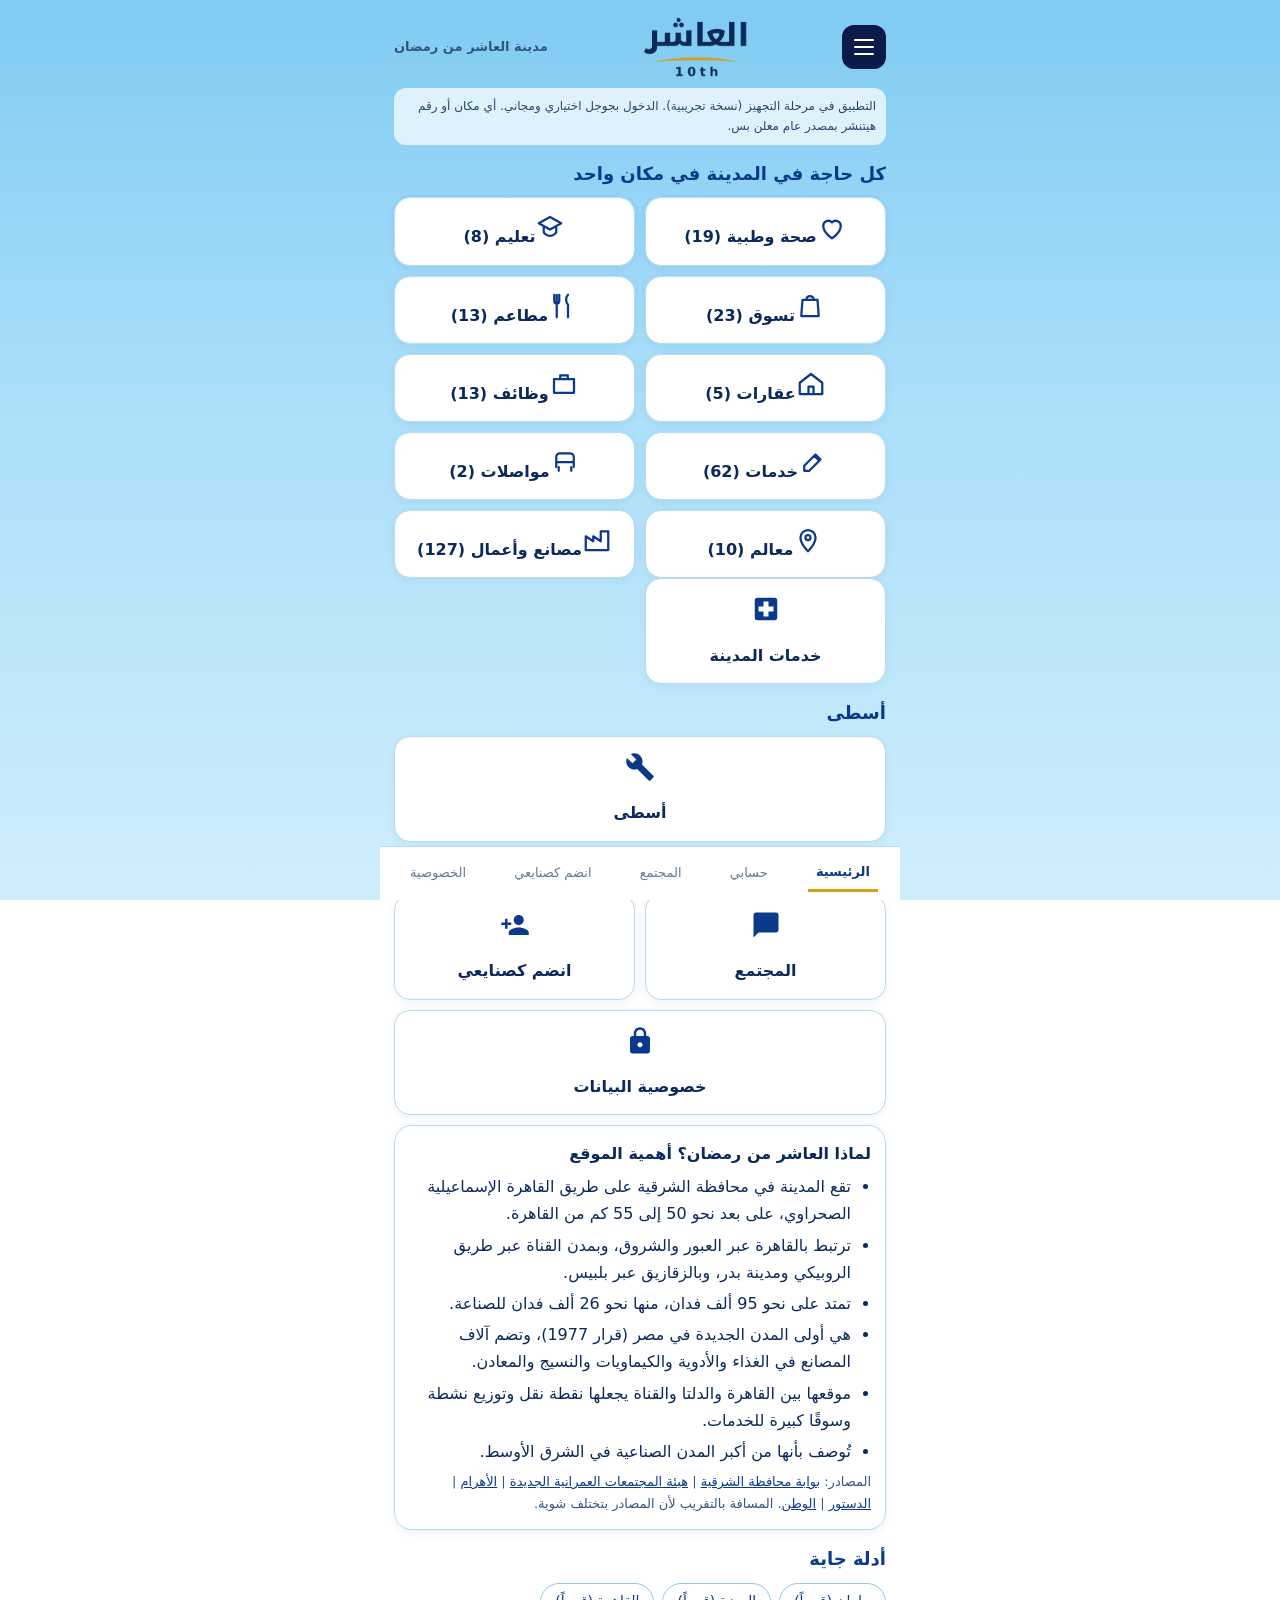
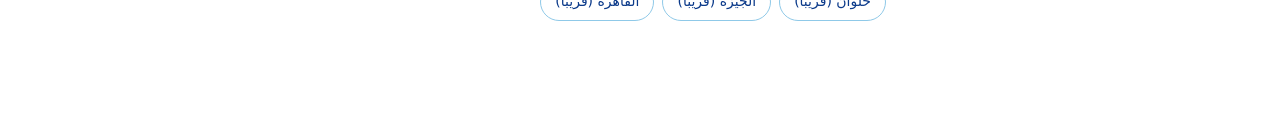
==== commit 1073d54c: "Update print statement from 'Hello' to 'Goodbye'" ====
--- a/asta/index.html
+++ b/asta/index.html
@@ -38,7 +38,7 @@
 function go(p){page=p;render();scrollTo(0,0)}
 function nav(){const n=document.getElementById('nv');n.innerHTML='';NAV.forEach(([k,l])=>n.append($('button',{class:page===k?'on':'',on:{click:()=>go(k)}},l)))}
 const back=(t)=>$('button',{class:'back',on:{click:()=>go(t||'home')}},'→ رجوع');
-const DIR=[["مصانع وأعمال","شركة النساجون الشرقيون","المنطقة الصناعية - مدينة العاشر من رمضان","المنطقة الصناعية"],["تسوق","النساجون الشرقيون","بجوار صيدناوى، العاشر من رمضان","عموم المدينة"],["تسوق","معرض العاشر ٢ النساجون الشرقيون","امام مستشفى ابو العزايم، المنطقة الصناعية، العاشر من رمضان","المنطقة الصناعية"],["تعليم","مدرسة فريش الدولية للتكنولوجيا التطبيقية","طريق مصر النور، العاشر من رمضان","عموم المدينة"],["تعليم","مدرسة عمرو بن العاص التجريبية للغات","العاشر من رمضان","عموم المدينة"],["تعليم","مدرسة جرين هايتس مصر الأمريكية","العاشر من رمضان","عموم المدينة"],["تعليم","مدرسة العلا الخاصة","العاشر من رمضان","عموم المدينة"],["مطاعم","كرم الشام","ميدان الأردنية - بجوار مجمع عبد المقصود وسينما رينسانس","وسط المدينة (الأردنية)"],["مطاعم","حواوشى الرفاعى","ش ابو بكر الصديق، الاردنية، العاشر من رمضان","وسط المدينة (الأردنية)"],["مطاعم","مطعم الثوره","المجاورة الخامسة، العاشر من رمضان، الشرقية داخل مول ابو الوفا","المجاورات"],["مواصلات","ريد لاين تاكسي (خدمة أهالي العاشر)","خدمة تاكسي بكباتن مسجلين بأكواد، تنظيم عبر صفحة فيسبوك","عموم المدينة"],["مواصلات","تاكسي ريد لاين & FOR YOU (رحلات خارجية/مطارات/شركات)","رحلات خارجية وسفر ومطارات وتعاقدات شركات، عربيات مكيفة، إدارة عبر جروب فيسبوك","عموم المدينة"],["معالم","الأردنية","قلب المدينة التجاري: بنوك، مطاعم، كافيهات","عموم المدينة"],["معالم","ميدان صيدناوي","شارع تجاري شهير، مطعم الثورة بالمجاورة 14 وبينك كافيه أعلى فودافون","المجاورات"],["معالم","مجمع عبد المقصود التجاري - الأردنية","اتش ار للتوريدات مبنى 13، كرم الشام بجواره مع سينما رينسانس","عموم المدينة"],["معالم","دار مناسبات العاشر - الأردنية (بجوار منطقة البنوك)","قاعة مناسبات معروفة، مزايدة تشغيل منشورة 2026","عموم المدينة"],["معالم","قاعة الماسة - نادي الرواد (البوابة الخلفية أمام المجاورة 19)","قاعة أفراح ومناسبات","عموم المدينة"],["معالم","مجمع البنوك / منطقة البنوك - الأردنية","كشري هند بجوار سنترال العاشر ومجمع البنوك، ارابكو بجوار دار المناسبات","عموم المدينة"],["معالم","الموقف الإقليمي الجديد - المجاورة 73 الظهير الصحراوي","12 خطًا داخليًا وخارجيًا، محلات للإيجار أمامه","عموم المدينة"],["معالم","نادي الرواد - مركز الحي الأول","أشهر نادي بالمدينة، قاعة الماسة بالبوابة الخلفية","عموم المدينة"],["عقارات","ظلال (إسكان فاخر - جهاز المدينة)","منطقة الخدمات الإقليمية","عموم المدينة"],["عقارات","كمبوند لوزان","طريق مصر الإسماعيلية مباشرة - أمام هايبر وان والنساجون الشرقيون","عموم المدينة"],["عقارات","دار مصر","حي الياسمين (10 كم من المركز)","عموم المدينة"],["عقارات","جنة","العاشر من رمضان","عموم المدينة"],["عقارات","سكن مصر","العاشر من رمضان","عموم المدينة"],["تعليم","مدرسة بردى للغات","كم 42 طريق مصر إسماعيلية الصحراوي - قرية الطلائع","عموم المدينة"],["تعليم","مدرسة القادسية التجريبية الاعدادية بنات","العاشر من رمضان (بروفايل يلوبيدجز قائم)","عموم المدينة"],["تعليم","مدرسة حورس لتعليم القيادة","العاشر من رمضان (بروفايل يلوبيدجز قائم)","عموم المدينة"],["تسوق","معرض المصطفى للمراتب والمفروشات","العاشر من رمضان","عموم المدينة"],["تسوق","هوم سنتر للمفروشات","مجاورة 26 - أول عمارات منتجع نور الدين بجوار نادي الرواد","المجاورات"],["تسوق","العاشر للمفروشات","العاشر من رمضان","عموم المدينة"],["تسوق","آيسل للأثاث","العاشر من رمضان","عموم المدينة"],["تسوق","معرض الدمرداش للأجهزة الكهربائية","مجاورة 59","المجاورات"],["تسوق","الميهي للأدوات الكهربائية (حامد الميهى)","ش السنترال - الأردنية، العاشر من رمضان","وسط المدينة (الأردنية)"],["تسوق","معرض دهانات GLC - الكريم","الأردنية، العاشر من رمضان","وسط المدينة (الأردنية)"],["تسوق","معارض أبو سليم","مجمع عبد المقصود - الأردنية، العاشر من رمضان","وسط المدينة (الأردنية)"],["تسوق","مركز سينا التجاري","شارع السيدة رقية، العاشر من رمضان","عموم المدينة"],["تسوق","لؤلؤة المدينة","صيدناوي، العاشر من رمضان","عموم المدينة"],["تسوق","جيلا - شركة التوكل الكهربائية","15 مجموعة ج - مركز المدينة الحي الأول، العاشر من رمضان","الأحياء"],["تسوق","معرض الماسة للأجهزة الكهربائية","الحي 14 بجوار كشك أبو عمارة، العاشر من رمضان","الأحياء"],["تسوق","المعناوي للأجهزة الكهربائية","مجاورة 7 - شارع الأندلس أمام سوبر ماركت الوادي الأخضر، العاشر من رمضان","المجاورات"],["تسوق","Al Hana Store - الهنا للأجهزة الكهربائية والمنزلية","مجمع عبد المقصود - الأردنية أمام موقف شرق الدلتا، العاشر من رمضان","وسط المدينة (الأردنية)"],["تسوق","معرض أبو ضيف","الكمال سنتر - الدور الأرضي محل 35، العاشر من رمضان","عموم المدينة"],["تسوق","معرض السعد","المجاورة 7، العاشر من رمضان","المجاورات"],["تسوق","معرض دريم هاوس","الشارع الرئيسي مجاورة 60 - بجوار مستشفى الرشاد","المجاورات"],["تسوق","رويال ستور للأجهزة الكهربائية والمنزلية","المجاورة 60 - سنتر بلازا، العاشر من رمضان","المجاورات"],["تسوق","سلامة عوف للأجهزة الكهربائية والمنزلية","المجاورة 8 أمام سوبرماركت حجاج، العاشر من رمضان","المجاورات"],["تسوق","الشامي للأجهزة الكهربائية والمنزلية","مجاورة 43 بجوار صيدلية ليلي علي، العاشر من رمضان","المجاورات"],["تسوق","أبو سليم لمستلزمات المنزل (فرع مجاورة 14)","مجاورة 14 خلف البريد، العاشر من رمضان","المجاورات"],["خدمات","العاشر للصيانة","ش السنترال - الأردنية، داخل الجوهرة مول محل 139، العاشر من رمضان","وسط المدينة (الأردنية)"],["خدمات","مركز سامح سمير - صيانة بلس","يخدم العاشر من رمضان (مركز متنقل/استقبال)","عموم المدينة"],["مصانع وأعمال","شركة الحمد لقطع غيار الأجهزة المنزلية","العاشر من رمضان (مصنع - بيع جملة للتجار)","عموم المدينة"],["مصانع وأعمال","اسيكو ايجيبت للأجهزة الكهربائية والأدوات المنزلية","بجوار شركة مصر لأعمال الأسمنت المسلح","عموم المدينة"],["مصانع وأعمال","المجموعة الهندسية - أي جي","العاشر من رمضان","عموم المدينة"],["مصانع وأعمال","فريش إليكتريك للأجهزة المنزلية","العاشر من رمضان","عموم المدينة"],["مصانع وأعمال","تريدكو للصناعات الهندسية - باساب","العاشر من رمضان - خدمة العملاء","عموم المدينة"],["مصانع وأعمال","تكنوجاز - الشرقية لصناعة الأجهزة المنزلية","العاشر من رمضان","عموم المدينة"],["مصانع وأعمال","سانيو - المجمع المصري للأجهزة الكهربائية والإلكترونية","بجوار سيراميكا كليوباترا","عموم المدينة"],["مصانع وأعمال","بلندكس ايجيبت","بجوار موج للصناعات المتطورة","عموم المدينة"],["مصانع وأعمال","أولاد الحسيني","الأردنية - داخل المصرية سنتر 1 - محل 90","وسط المدينة (الأردنية)"],["مصانع وأعمال","أوليمبيك جروب","العاشر من رمضان","عموم المدينة"],["مصانع وأعمال","دي إي إيه - دلتا للأجهزة الكهربائية","القطعة 6أ - المنطقة الصناعية الثالثة، بجوار مصنع قنديل للصلب","المنطقة الصناعية"],["مصانع وأعمال","سونيا لتصنيع الأجهزة المنزلية والكهربائية","شارع الوحدة تقاطع الخرطوم - المنطقة الصناعية الثانية، بجوار بيل ايجيبت","المنطقة الصناعية"],["مصانع وأعمال","اتلانتيك للتجارة","العاشر من رمضان","عموم المدينة"],["مصانع وأعمال","كريازي","بجوار نيبو","عموم المدينة"],["صحة وطبية","مستشفى العاشر الجامعي","العاشر من رمضان","عموم المدينة"],["صحة وطبية","مستشفى ابن سينا","المجاورة العاشرة، أمام مركز الشباب","المجاورات"],["صحة وطبية","مستشفى الهلال الأخضر","المجاورة الثالثة","المجاورات"],["صحة وطبية","مستشفى الغندور","العاشر من رمضان","عموم المدينة"],["صحة وطبية","مستشفى براعم للاطفال","ميدان الأردنية","وسط المدينة (الأردنية)"],["صحة وطبية","مستشفى السلام","المجاورة 39، بجوار مسجد السلام","المجاورات"],["صحة وطبية","مستشفي خميس","العاشر من رمضان","عموم المدينة"],["مصانع وأعمال","شركة السويدي إلكتريك","العاشر من رمضان","عموم المدينة"],["خدمات","فندق وسينما دايموند","العاشر من رمضان","عموم المدينة"],["خدمات","فندق ميريتا","العاشر من رمضان","عموم المدينة"],["خدمات","Prime Inn","العاشر من رمضان","عموم المدينة"],["صحة وطبية","معمل البرج","العاشر من رمضان","عموم المدينة"],["صحة وطبية","معامل جولدن لاب","الأردنية مبنى 404 الدور الثالث داخل الكمال سنتر (خلف مكتبة الإسكندرية)","وسط المدينة (الأردنية)"],["خدمات","نادي المهندسين العاشرمن رمضان","العاشر من رمضان","عموم المدينة"],["تعليم","المعهد التكنولوجي العالي","العاشر من رمضان","عموم المدينة"],["خدمات","قاعه الماسه نادي الرواد","قاعات مناسبات العاشر من رمضان","عموم المدينة"],["صحة وطبية","معامل الخوارزمى","العاشر من رمضان","عموم المدينة"],["صحة وطبية","معامل الشمس","العاشر من رمضان","عموم المدينة"],["صحة وطبية","معامل مؤمنة كامل","العاشر من رمضان","عموم المدينة"],["صحة وطبية","معامل د. سمير شاكر","العاشر من رمضان","عموم المدينة"],["صحة وطبية","معامل رويال لاب","العاشر من رمضان","عموم المدينة"],["صحة وطبية","معامل مصر","العاشر من رمضان","عموم المدينة"],["صحة وطبية","معمل الاوبرا","العاشر من رمضان","عموم المدينة"],["صحة وطبية","معمل الفاروق","العاشر من رمضان","عموم المدينة"],["صحة وطبية","معمل د. عمر الدالى","العاشر من رمضان","عموم المدينة"],["صحة وطبية","المختبر (فرع العاشر)","العاشر من رمضان","عموم المدينة"],["خدمات","الفارس لتصنيع الرادياتير","العاشر من رمضان","عموم المدينة"],["خدمات","مركز الأصدقاء لصيانة السيارات","العاشر من رمضان","عموم المدينة"],["خدمات","S.T.S مركز صيانة السيارات (مجاورة 8 ش الأندلس)","العاشر من رمضان","عموم المدينة"],["مصانع وأعمال","الشركة السورية لتصنيع الأغذية","العاشر من رمضان","عموم المدينة"],["مصانع وأعمال","الشركة المصرية للمركزات والمجمدات والعصائر الفاخرة - دوللى","العاشر من رمضان","عموم المدينة"],["مصانع وأعمال","الشركة المصرية لمنتجات الألبان والمواد الغذائية","العاشر من رمضان","عموم المدينة"],["مصانع وأعمال","المجموعة المصرية السويسرية الصناعية - بنتليز","العاشر من رمضان","عموم المدينة"],["مصانع وأعمال","شركة أرما للصناعات الغذائية","العاشر من رمضان","عموم المدينة"],["مصانع وأعمال","شركة ألفا مصر للإستثمار الصناعي","العاشر من رمضان","عموم المدينة"],["مصانع وأعمال","شركة أمجاد للصناعات الغذائية - شيكى دودو","العاشر من رمضان","عموم المدينة"],["مصانع وأعمال","شركة أوريكس لاند للصناعات الغذائية","العاشر من رمضان","عموم المدينة"],["مصانع وأعمال","شركة إنترناشيونال","العاشر من رمضان","عموم المدينة"],["مصانع وأعمال","شركة إيماس لإضافات الأغذية","العاشر من رمضان","عموم المدينة"],["مصانع وأعمال","شركة البروج للصناعات الغذائية","العاشر من رمضان","عموم المدينة"],["مصانع وأعمال","شركة التاج للمواد الغذائية","العاشر من رمضان","عموم المدينة"],["مصانع وأعمال","شركة الحرية للصناعات الغذائية - الحرية 2000","العاشر من رمضان","عموم المدينة"],["مصانع وأعمال","شركة الزهار لصناعة الجلاش الآلي","العاشر من رمضان","عموم المدينة"],["مصانع وأعمال","شركة الشرق الأوسط للصناعات الغذائية والألبان - جرين لاند - أمريكانا جروب","العاشر من رمضان","عموم المدينة"],["مصانع وأعمال","شركة الشهبندر للصناعات الغذائية","العاشر من رمضان","عموم المدينة"],["مصانع وأعمال","شركة الصناعات الغذائية المتخصصة - سيفتي مصر","العاشر من رمضان","عموم المدينة"],["مصانع وأعمال","شركة العالمية للتنمية الزراعية - فارم فريتس - أمريكانا جروب","العاشر من رمضان","عموم المدينة"],["مصانع وأعمال","شركة العالمية للصناعات الغذائية - زيلانديا مصر - بيك لاند","العاشر من رمضان","عموم المدينة"],["مصانع وأعمال","شركة العربية للمطاحن والصناعات الغذائية","العاشر من رمضان","عموم المدينة"],["مصانع وأعمال","شركة القابضة للصناعات الغذائية - مصر أسوان للأسماك - سوانا","العاشر من رمضان","عموم المدينة"],["مصانع وأعمال","شركة القاهرة للصناعات الغذائية - بوتشرمان","العاشر من رمضان","عموم المدينة"],["مصانع وأعمال","شركة القاهرة لمجازر الدواجن - كوكى - أمريكانا جروب","العاشر من رمضان","عموم المدينة"],["مصانع وأعمال","شركة الكرامة مصر للتصنيع والتجارة","العاشر من رمضان","عموم المدينة"],["مصانع وأعمال","شركة المتحدة لتصنيع الزيوت والعبوات","العاشر من رمضان","عموم المدينة"],["مصانع وأعمال","شركة المتحدة للحلويات الشرقية - الربيع","العاشر من رمضان","عموم المدينة"],["مصانع وأعمال","شركة المصرية السورية لصناعة الحلويات - تيستى مو","العاشر من رمضان","عموم المدينة"],["مصانع وأعمال","شركة المصرية السويسرية للمكرونة","العاشر من رمضان","عموم المدينة"],["مصانع وأعمال","شركة المصرية للزيوت الطبيعية ش.م.م","العاشر من رمضان","عموم المدينة"],["مصانع وأعمال","شركة المصرية للصناعات الغذائية - أنترفودز إيجيبت","العاشر من رمضان","عموم المدينة"],["مصانع وأعمال","شركة المصرية للصناعات الغذائية الحديثة - هنى ويل","العاشر من رمضان","عموم المدينة"],["مصانع وأعمال","شركة المصرية لمنتجات الألبان والأغذية - ايدافكو","العاشر من رمضان","عموم المدينة"],["مصانع وأعمال","شركة المصرية لمنتجات الألبان والإضافات الغذائية","العاشر من رمضان","عموم المدينة"],["مصانع وأعمال","شركة النهضة الصناعية","العاشر من رمضان","عموم المدينة"],["مصانع وأعمال","شركة النيل للصناعات الغذائية","العاشر من رمضان","عموم المدينة"],["مصانع وأعمال","شركة الوطنية لمنتجات الذرة","العاشر من رمضان","عموم المدينة"],["مصانع وأعمال","شركة ايجل فود","العاشر من رمضان","عموم المدينة"],["مصانع وأعمال","شركة بست تشيز","العاشر من رمضان","عموم المدينة"],["مصانع وأعمال","شركة جوهر إخوان","العاشر من رمضان","عموم المدينة"],["مصانع وأعمال","شركة حلواني إخوان","العاشر من رمضان","عموم المدينة"],["مصانع وأعمال","شركة د.أوليفي للصناعات الغذائية والإستثمار الزراعي","العاشر من رمضان","عموم المدينة"],["مصانع وأعمال","شركة رجب فارم","العاشر من رمضان","عموم المدينة"],["مصانع وأعمال","شركة رويال سويت - السلام للحلويات والشيكولاته","العاشر من رمضان","عموم المدينة"],["مصانع وأعمال","شركة سماحة والمرجوشى للحلويات والمواد الغذائية - لؤلؤة","العاشر من رمضان","عموم المدينة"],["مصانع وأعمال","شركة سويت سورس لمنتجات الحلوى والأغذية","العاشر من رمضان","عموم المدينة"],["مصانع وأعمال","شركة سيموس للصناعات الغذائية","العاشر من رمضان","عموم المدينة"],["مصانع وأعمال","شركة شاي الفراشة","العاشر من رمضان","عموم المدينة"],["مصانع وأعمال","شركة شوكو سوريا","العاشر من رمضان","عموم المدينة"],["مصانع وأعمال","شركة لاكتو مصر","العاشر من رمضان","عموم المدينة"],["مصانع وأعمال","شركة ماندرين قويدر","العاشر من رمضان","عموم المدينة"],["وظائف","شركة دهانات الجزيرة","العاشر من رمضان","عموم المدينة"],["وظائف","الضحى للصناعات الغذائية","العاشر من رمضان","عموم المدينة"],["وظائف","كارن فابريكس","العاشر من رمضان","عموم المدينة"],["وظائف","واحة للأجهزة المنزلية","العاشر من رمضان","عموم المدينة"],["وظائف","مجموعة ايمن شاهين","العاشر من رمضان","عموم المدينة"],["وظائف","انترتريد","العاشر من رمضان","عموم المدينة"],["وظائف","ايه ام جروب","العاشر من رمضان","عموم المدينة"],["وظائف","تانك للتجارة والصناعة","العاشر من رمضان","عموم المدينة"],["وظائف","زينه","العاشر من رمضان","عموم المدينة"],["وظائف","أوليس هولدنج","العاشر من رمضان","عموم المدينة"],["وظائف","الشركة المصرية للاستثمار الغذائي","العاشر من رمضان","عموم المدينة"],["وظائف","الملكة","العاشر من رمضان","عموم المدينة"],["وظائف","Cegy plastics","العاشر من رمضان","عموم المدينة"],["مصانع وأعمال","كريازي","المنطقة الصناعية الثانية (B2)","المنطقة الصناعية"],["خدمات","جولد إير للهندسة (تكييف وفلاتر مياه)","المجاورة 68","المجاورات"],["خدمات","دريك لصناعات التكييف المركزي والشيلرات","المنطقة الصناعية","المنطقة الصناعية"],["خدمات","شركة الرواد للأدوات الصحية","العاشر من رمضان","عموم المدينة"],["خدمات","بست إيجيبت - فرع العاشر من رمضان","العاشر من رمضان","عموم المدينة"],["خدمات","كيان للصناعات الهندسية والمقاولات","المنطقة الصناعية","المنطقة الصناعية"],["مصانع وأعمال","شركة سبائك العاشر","المنطقة الصناعية الثالثة (A5)","المنطقة الصناعية"],["مصانع وأعمال","شركة ساس للصناعات الكهربائية - عباس الجودة","المنطقة الصناعية الثانية (B2)","المنطقة الصناعية"],["مصانع وأعمال","شركة التوكل الكهربائية - جيلا ش.م.م","المنطقة الصناعية الثالثة (A3)","المنطقة الصناعية"],["خدمات","ساميكو - المركز التجارى للتوريدات الكهربائية","الأردنية","وسط المدينة (الأردنية)"],["مصانع وأعمال","المليجى للصناعات الكهربائية","المنطقة الصناعية (C8)","المنطقة الصناعية"],["خدمات","السويدى سنتر","الأردنية","وسط المدينة (الأردنية)"],["خدمات","نيو سمارت ماشين","الأردنية","وسط المدينة (الأردنية)"],["خدمات","ايتك - الهندسية للتجارة والمقاولات","الأردنية","وسط المدينة (الأردنية)"],["مصانع وأعمال","اليكتريك تكنولوجى للتوريدات والمقاولات","المنطقة الصناعية (C8)","المنطقة الصناعية"],["خدمات","الفنار للصناعات الكهربائية","العاشر من رمضان","عموم المدينة"],["خدمات","الهدى اليكتريك للتجارة والمقاولات","الأردنية","وسط المدينة (الأردنية)"],["خدمات","دار الهندسة للانظمة المتطورة","العاشر من رمضان","عموم المدينة"],["خدمات","اليكتريك الهندسية","الأردنية","وسط المدينة (الأردنية)"],["خدمات","باور تك","العاشر من رمضان","عموم المدينة"],["مصانع وأعمال","الاخوة المتحدون للصناعات","المنطقة الصناعية (C2)","المنطقة الصناعية"],["خدمات","سولار باور","الأردنية","وسط المدينة (الأردنية)"],["مصانع وأعمال","مصنع عسل للاثاث","المنطقة الصناعية الثالثة","المنطقة الصناعية"],["مصانع وأعمال","مصنع جاد وود","العاشر من رمضان","عموم المدينة"],["مصانع وأعمال","افرو ايجيبت للصناعات الهندسية","المنطقة الصناعية (B4)","المنطقة الصناعية"],["مصانع وأعمال","لاروش للاثاث La Roche Furniture Industries Factory - المصنع","المنطقة الصناعية","المنطقة الصناعية"],["مصانع وأعمال","جراتسيا للاثاث الحديث - مصنع العاشر من رمضان","المنطقة الصناعية","المنطقة الصناعية"],["مصانع وأعمال","مصنع طيف وود مصر للأخشاب والأثاث","المنطقة الصناعية (B3)","المنطقة الصناعية"],["خدمات","الشرقية للاثاثات المعدنية","العاشر من رمضان","عموم المدينة"],["خدمات","المستقبل للاثاث والديكور","العاشر من رمضان","عموم المدينة"],["مصانع وأعمال","مصنع الحلو ستايل للاثاث المكتبي","العاشر من رمضان","عموم المدينة"],["خدمات","شركة كيميكال بارتنرز","الأردنية","وسط المدينة (الأردنية)"],["مصانع وأعمال","سايبس - الشركة العالمية لمواد البناء والكيماويات","المنطقة الصناعية الثالثة","المنطقة الصناعية"],["مصانع وأعمال","المصرية الايطالية للبويات - اركوارزو","المنطقة الصناعية الثالثة (A1)","المنطقة الصناعية"],["مصانع وأعمال","الشركة الاسلامية الدولية للبويات والصناعات الكيماوية - اسيباك","المنطقة الصناعية (A2)","المنطقة الصناعية"],["مصانع وأعمال","شركة جور الاردنية للصناعات الكيماوية","المنطقة الصناعية (C6)","المنطقة الصناعية"],["مصانع وأعمال","يونكس - الشركة المتحدة للصناعات الكيميائية","المنطقة الصناعية الثالثة (A1)","المنطقة الصناعية"],["خدمات","مركز الكومى","الأردنية","وسط المدينة (الأردنية)"],["مصانع وأعمال","يونيون للدهانات والصناعات الكيماوية","المنطقة الصناعية (B3)","المنطقة الصناعية"],["خدمات","العربى للحدايد والبويات","الأردنية","وسط المدينة (الأردنية)"],["خدمات","مكة لتجارة الحدايد والبويات","الأردنية","وسط المدينة (الأردنية)"],["مصانع وأعمال","المصرية الامريكية للبويات والدهانات","المنطقة الصناعية (B1)","المنطقة الصناعية"],["خدمات","رضوان للتوكيلات التجارية","الأردنية","وسط المدينة (الأردنية)"],["مصانع وأعمال","دريك لصناعات التكييف المركزي والشيلرات وأبراج التبريد","المنطقة الصناعية الثالثة (A1)","المنطقة الصناعية"],["مصانع وأعمال","الشركة الدولية للتكييف","المنطقة الصناعية الثالثة (A1)","المنطقة الصناعية"],["خدمات","النور للتكييف","العاشر من رمضان","عموم المدينة"],["خدمات","الاخوة للتكييف","الأردنية","وسط المدينة (الأردنية)"],["خدمات","الاردنية للتجارة والتوريدات","الأردنية","وسط المدينة (الأردنية)"],["خدمات","المركز الهندسى للتبريد","الأردنية","وسط المدينة (الأردنية)"],["مصانع وأعمال","طيبة المنزلاوى جروب","المنطقة الصناعية (B4)","المنطقة الصناعية"],["خدمات","ميراكو توتالاين - مصر للتبريد والتكييف","الأردنية","وسط المدينة (الأردنية)"],["مصانع وأعمال","سايفر ايجيبت","المنطقة الصناعية الثالثة (A2)","المنطقة الصناعية"],["خدمات","دلتا للتبريد والتكييف","الأردنية","وسط المدينة (الأردنية)"],["خدمات","المصرية للتبريد وتكييف الهواء","الأردنية","وسط المدينة (الأردنية)"],["مصانع وأعمال","تايم كول للتكييف","المنطقة الصناعية الثانية (B2)","المنطقة الصناعية"],["خدمات","الرافدين لأعمال الألوميتال","العاشر من رمضان","عموم المدينة"],["مصانع وأعمال","هوك ماك ماكس ايجيبت","المنطقة الصناعية (B3)","المنطقة الصناعية"],["مصانع وأعمال","ابكو - شركة المنتجات المعمارية","المنطقة الصناعية (B1)","المنطقة الصناعية"],["مصانع وأعمال","الشركة المصرية البلجيكية لانظمة الابواب والشبابيك","المنطقة الصناعية الأولى","المنطقة الصناعية"],["مصانع وأعمال","جيست","المنطقة الصناعية (B3)","المنطقة الصناعية"],["خدمات","نيو جيميتال للزجاج والالومنيوم","المجاورة 13","المجاورات"],["خدمات","جى ام ار","الأردنية","وسط المدينة (الأردنية)"],["خدمات","القدس للتجارة","الأردنية","وسط المدينة (الأردنية)"],["مصانع وأعمال","ويندوستايل","المنطقة الصناعية الثالثة (A6)","المنطقة الصناعية"],["خدمات","مازن ميتال","الأردنية","وسط المدينة (الأردنية)"],["خدمات","بروفيشنال سيرفس 2","الأردنية","وسط المدينة (الأردنية)"],["خدمات","المصرية الكويتية كايرو كنترول","الأردنية","وسط المدينة (الأردنية)"],["خدمات","عتريس للسيراميك والادوات الصحية","الأردنية","وسط المدينة (الأردنية)"],["مصانع وأعمال","ايديال استاندرد","المنطقة الصناعية الثانية (B4)","المنطقة الصناعية"],["مصانع وأعمال","المصرية الالمانية لصناعة عداد المياه - متروتك","المنطقة الصناعية (A1)","المنطقة الصناعية"],["مصانع وأعمال","مصنع الزعبلاوى ستيل","العاشر من رمضان","عموم المدينة"],["مصانع وأعمال","كتلوجات كارتيلات بركات","المنطقة الصناعية (C8)","المنطقة الصناعية"],["خدمات","سيتى ستارز","الأردنية","وسط المدينة (الأردنية)"],["مصانع وأعمال","مصنع صهر وتكرير وتصنيع الرصاص","المنطقة الصناعية الثالثة (A1)","المنطقة الصناعية"],["مصانع وأعمال","مصنع عياد لطلاء المعادن - هارد كروم","المنطقة الصناعية","المنطقة الصناعية"],["مصانع وأعمال","طيف وود لتصنيع الاخشاب","المنطقة الصناعية (B3)","المنطقة الصناعية"],["مصانع وأعمال","مارسيليا لصناعة المراتب والمفروشات","المنطقة الصناعية (C8)","المنطقة الصناعية"],["خدمات","الورشة الفنية للألومنيوم","الأردنية","وسط المدينة (الأردنية)"],["خدمات","الربيع لأعمال السباكة الحديثة","العاشر من رمضان","عموم المدينة"]];const DCATS=["صحة وطبية", "تعليم", "تسوق", "مطاعم", "عقارات", "وظائف", "خدمات", "مواصلات", "معالم", "مصانع وأعمال"];const DIC={"صحة وطبية": "M12 21s-7-4.4-7-10a4 4 0 017-2.6A4 4 0 0119 11c0 5.6-7 10-7 10z", "تعليم": "M3 9l9-5 9 5-9 5-9-5zm4 3v4c0 1 2.5 3 5 3s5-2 5-3v-4", "تسوق": "M6 7h12l1 13H5L6 7zm3 0a3 3 0 016 0", "مطاعم": "M7 3v8M5 3v5a2 2 0 004 0V3M7 11v10M16 3c-2 2-2 6 0 8v10", "عقارات": "M3 11l9-7 9 7v9H3zM10 20v-6h4v6", "وظائف": "M4 8h16v11H4zM9 8V5h6v3", "خدمات": "M14 6l4 4-9 9H5v-4zM13 7l4 4", "مواصلات": "M5 16V8a3 3 0 013-3h8a3 3 0 013 3v8M5 12h14M7 19v-3M17 19v-3", "معالم": "M12 21s-6-5.5-6-11a6 6 0 0112 0c0 5.5-6 11-6 11zM12 12a2 2 0 100-4 2 2 0 000 4", "مصانع وأعمال": "M3 20V9l6 4V9l6 4V5h6v15z"};let dcat='',dq='';
+const DIR=[["مصانع وأعمال","شركة النساجون الشرقيون","المنطقة الصناعية - مدينة العاشر من رمضان","المنطقة الصناعية"],["تسوق","النساجون الشرقيون","بجوار صيدناوى، العاشر من رمضان","عموم المدينة"],["تسوق","معرض العاشر ٢ النساجون الشرقيون","امام مستشفى ابو العزايم، المنطقة الصناعية، العاشر من رمضان","المنطقة الصناعية"],["تعليم","مدرسة فريش الدولية للتكنولوجيا التطبيقية","طريق مصر النور، العاشر من رمضان","عموم المدينة"],["تعليم","مدرسة عمرو بن العاص التجريبية للغات","العاشر من رمضان","عموم المدينة"],["تعليم","مدرسة جرين هايتس مصر الأمريكية","العاشر من رمضان","عموم المدينة"],["تعليم","مدرسة العلا الخاصة","العاشر من رمضان","عموم المدينة"],["مطاعم","كرم الشام","ميدان الأردنية - بجوار مجمع عبد المقصود وسينما رينسانس","وسط المدينة (الأردنية)"],["مطاعم","حواوشى الرفاعى","ش ابو بكر الصديق، الاردنية، العاشر من رمضان","وسط المدينة (الأردنية)"],["مطاعم","مطعم الثوره","المجاورة الخامسة، العاشر من رمضان، الشرقية داخل مول ابو الوفا","المجاورات"],["مواصلات","ريد لاين تاكسي (خدمة أهالي العاشر)","خدمة تاكسي بكباتن مسجلين بأكواد، تنظيم عبر صفحة فيسبوك","عموم المدينة"],["مواصلات","تاكسي ريد لاين & FOR YOU (رحلات خارجية/مطارات/شركات)","رحلات خارجية وسفر ومطارات وتعاقدات شركات، عربيات مكيفة، إدارة عبر جروب فيسبوك","عموم المدينة"],["معالم","الأردنية","قلب المدينة التجاري: بنوك، مطاعم، كافيهات","عموم المدينة"],["معالم","ميدان صيدناوي","شارع تجاري شهير، مطعم الثورة بالمجاورة 14 وبينك كافيه أعلى فودافون","المجاورات"],["معالم","مجمع عبد المقصود التجاري - الأردنية","اتش ار للتوريدات مبنى 13، كرم الشام بجواره مع سينما رينسانس","عموم المدينة"],["معالم","دار مناسبات العاشر - الأردنية (بجوار منطقة البنوك)","قاعة مناسبات معروفة، مزايدة تشغيل منشورة 2026","عموم المدينة"],["معالم","قاعة الماسة - نادي الرواد (البوابة الخلفية أمام المجاورة 19)","قاعة أفراح ومناسبات","عموم المدينة"],["معالم","مجمع البنوك / منطقة البنوك - الأردنية","كشري هند بجوار سنترال العاشر ومجمع البنوك، ارابكو بجوار دار المناسبات","عموم المدينة"],["معالم","الموقف الإقليمي الجديد - المجاورة 73 الظهير الصحراوي","12 خطًا داخليًا وخارجيًا، محلات للإيجار أمامه","عموم المدينة"],["معالم","نادي الرواد - مركز الحي الأول","أشهر نادي بالمدينة، قاعة الماسة بالبوابة الخلفية","عموم المدينة"],["عقارات","ظلال (إسكان فاخر - جهاز المدينة)","منطقة الخدمات الإقليمية","عموم المدينة"],["عقارات","كمبوند لوزان","طريق مصر الإسماعيلية مباشرة - أمام هايبر وان والنساجون الشرقيون","عموم المدينة"],["عقارات","دار مصر","حي الياسمين (10 كم من المركز)","عموم المدينة"],["عقارات","جنة","العاشر من رمضان","عموم المدينة"],["عقارات","سكن مصر","العاشر من رمضان","عموم المدينة"],["تعليم","مدرسة بردى للغات","كم 42 طريق مصر إسماعيلية الصحراوي - قرية الطلائع","عموم المدينة"],["تعليم","مدرسة القادسية التجريبية الاعدادية بنات","العاشر من رمضان (بروفايل يلوبيدجز قائم)","عموم المدينة"],["تعليم","مدرسة حورس لتعليم القيادة","العاشر من رمضان (بروفايل يلوبيدجز قائم)","عموم المدينة"],["تسوق","معرض المصطفى للمراتب والمفروشات","العاشر من رمضان","عموم المدينة"],["تسوق","هوم سنتر للمفروشات","مجاورة 26 - أول عمارات منتجع نور الدين بجوار نادي الرواد","المجاورات"],["تسوق","العاشر للمفروشات","العاشر من رمضان","عموم المدينة"],["تسوق","آيسل للأثاث","العاشر من رمضان","عموم المدينة"],["تسوق","معرض الدمرداش للأجهزة الكهربائية","مجاورة 59","المجاورات"],["تسوق","الميهي للأدوات الكهربائية (حامد الميهى)","ش السنترال - الأردنية، العاشر من رمضان","وسط المدينة (الأردنية)"],["تسوق","معرض دهانات GLC - الكريم","الأردنية، العاشر من رمضان","وسط المدينة (الأردنية)"],["تسوق","معارض أبو سليم","مجمع عبد المقصود - الأردنية، العاشر من رمضان","وسط المدينة (الأردنية)"],["تسوق","مركز سينا التجاري","شارع السيدة رقية، العاشر من رمضان","عموم المدينة"],["تسوق","لؤلؤة المدينة","صيدناوي، العاشر من رمضان","عموم المدينة"],["تسوق","جيلا - شركة التوكل الكهربائية","15 مجموعة ج - مركز المدينة الحي الأول، العاشر من رمضان","الأحياء"],["تسوق","معرض الماسة للأجهزة الكهربائية","الحي 14 بجوار كشك أبو عمارة، العاشر من رمضان","الأحياء"],["تسوق","المعناوي للأجهزة الكهربائية","مجاورة 7 - شارع الأندلس أمام سوبر ماركت الوادي الأخضر، العاشر من رمضان","المجاورات"],["تسوق","Al Hana Store - الهنا للأجهزة الكهربائية والمنزلية","مجمع عبد المقصود - الأردنية أمام موقف شرق الدلتا، العاشر من رمضان","وسط المدينة (الأردنية)"],["تسوق","معرض أبو ضيف","الكمال سنتر - الدور الأرضي محل 35، العاشر من رمضان","عموم المدينة"],["تسوق","معرض السعد","المجاورة 7، العاشر من رمضان","المجاورات"],["تسوق","معرض دريم هاوس","الشارع الرئيسي مجاورة 60 - بجوار مستشفى الرشاد","المجاورات"],["تسوق","رويال ستور للأجهزة الكهربائية والمنزلية","المجاورة 60 - سنتر بلازا، العاشر من رمضان","المجاورات"],["تسوق","سلامة عوف للأجهزة الكهربائية والمنزلية","المجاورة 8 أمام سوبرماركت حجاج، العاشر من رمضان","المجاورات"],["تسوق","الشامي للأجهزة الكهربائية والمنزلية","مجاورة 43 بجوار صيدلية ليلي علي، العاشر من رمضان","المجاورات"],["تسوق","أبو سليم لمستلزمات المنزل (فرع مجاورة 14)","مجاورة 14 خلف البريد، العاشر من رمضان","المجاورات"],["خدمات","العاشر للصيانة","ش السنترال - الأردنية، داخل الجوهرة مول محل 139، العاشر من رمضان","وسط المدينة (الأردنية)"],["خدمات","مركز سامح سمير - صيانة بلس","يخدم العاشر من رمضان (مركز متنقل/استقبال)","عموم المدينة"],["مصانع وأعمال","شركة الحمد لقطع غيار الأجهزة المنزلية","العاشر من رمضان (مصنع - بيع جملة للتجار)","عموم المدينة"],["مصانع وأعمال","اسيكو ايجيبت للأجهزة الكهربائية والأدوات المنزلية","بجوار شركة مصر لأعمال الأسمنت المسلح","عموم المدينة"],["مصانع وأعمال","المجموعة الهندسية - أي جي","العاشر من رمضان","عموم المدينة"],["مصانع وأعمال","فريش إليكتريك للأجهزة المنزلية","العاشر من رمضان","عموم المدينة"],["مصانع وأعمال","تريدكو للصناعات الهندسية - باساب","العاشر من رمضان - خدمة العملاء","عموم المدينة"],["مصانع وأعمال","تكنوجاز - الشرقية لصناعة الأجهزة المنزلية","العاشر من رمضان","عموم المدينة"],["مصانع وأعمال","سانيو - المجمع المصري للأجهزة الكهربائية والإلكترونية","بجوار سيراميكا كليوباترا","عموم المدينة"],["مصانع وأعمال","بلندكس ايجيبت","بجوار موج للصناعات المتطورة","عموم المدينة"],["مصانع وأعمال","أولاد الحسيني","الأردنية - داخل المصرية سنتر 1 - محل 90","وسط المدينة (الأردنية)"],["مصانع وأعمال","أوليمبيك جروب","العاشر من رمضان","عموم المدينة"],["مصانع وأعمال","دي إي إيه - دلتا للأجهزة الكهربائية","القطعة 6أ - المنطقة الصناعية الثالثة، بجوار مصنع قنديل للصلب","المنطقة الصناعية"],["مصانع وأعمال","سونيا لتصنيع الأجهزة المنزلية والكهربائية","شارع الوحدة تقاطع الخرطوم - المنطقة الصناعية الثانية، بجوار بيل ايجيبت","المنطقة الصناعية"],["مصانع وأعمال","اتلانتيك للتجارة","العاشر من رمضان","عموم المدينة"],["مصانع وأعمال","كريازي","بجوار نيبو","عموم المدينة"],["صحة وطبية","مستشفى العاشر الجامعي","العاشر من رمضان","عموم المدينة"],["صحة وطبية","مستشفى ابن سينا","المجاورة العاشرة، أمام مركز الشباب","المجاورات"],["صحة وطبية","مستشفى الهلال الأخضر","المجاورة الثالثة","المجاورات"],["صحة وطبية","مستشفى الغندور","العاشر من رمضان","عموم المدينة"],["صحة وطبية","مستشفى براعم للاطفال","ميدان الأردنية","وسط المدينة (الأردنية)"],["صحة وطبية","مستشفى السلام","المجاورة 39، بجوار مسجد السلام","المجاورات"],["صحة وطبية","مستشفي خميس","العاشر من رمضان","عموم المدينة"],["مصانع وأعمال","شركة السويدي إلكتريك","العاشر من رمضان","عموم المدينة"],["خدمات","فندق وسينما دايموند","العاشر من رمضان","عموم المدينة"],["خدمات","فندق ميريتا","العاشر من رمضان","عموم المدينة"],["خدمات","Prime Inn","العاشر من رمضان","عموم المدينة"],["صحة وطبية","معمل البرج","العاشر من رمضان","عموم المدينة"],["صحة وطبية","معامل جولدن لاب","الأردنية مبنى 404 الدور الثالث داخل الكمال سنتر (خلف مكتبة الإسكندرية)","وسط المدينة (الأردنية)"],["خدمات","نادي المهندسين العاشرمن رمضان","العاشر من رمضان","عموم المدينة"],["تعليم","المعهد التكنولوجي العالي","العاشر من رمضان","عموم المدينة"],["خدمات","قاعه الماسه نادي الرواد","قاعات مناسبات العاشر من رمضان","عموم المدينة"],["صحة وطبية","معامل الخوارزمى","العاشر من رمضان","عموم المدينة"],["صحة وطبية","معامل الشمس","العاشر من رمضان","عموم المدينة"],["صحة وطبية","معامل مؤمنة كامل","العاشر من رمضان","عموم المدينة"],["صحة وطبية","معامل د. سمير شاكر","العاشر من رمضان","عموم المدينة"],["صحة وطبية","معامل رويال لاب","العاشر من رمضان","عموم المدينة"],["صحة وطبية","معامل مصر","العاشر من رمضان","عموم المدينة"],["صحة وطبية","معمل الاوبرا","العاشر من رمضان","عموم المدينة"],["صحة وطبية","معمل الفاروق","العاشر من رمضان","عموم المدينة"],["صحة وطبية","معمل د. عمر الدالى","العاشر من رمضان","عموم المدينة"],["صحة وطبية","المختبر (فرع العاشر)","العاشر من رمضان","عموم المدينة"],["خدمات","الفارس لتصنيع الرادياتير","العاشر من رمضان","عموم المدينة"],["خدمات","مركز الأصدقاء لصيانة السيارات","العاشر من رمضان","عموم المدينة"],["خدمات","S.T.S مركز صيانة السيارات (مجاورة 8 ش الأندلس)","العاشر من رمضان","عموم المدينة"],["مصانع وأعمال","الشركة السورية لتصنيع الأغذية","العاشر من رمضان","عموم المدينة"],["مصانع وأعمال","الشركة المصرية للمركزات والمجمدات والعصائر الفاخرة - دوللى","العاشر من رمضان","عموم المدينة"],["مصانع وأعمال","الشركة المصرية لمنتجات الألبان والمواد الغذائية","العاشر من رمضان","عموم المدينة"],["مصانع وأعمال","المجموعة المصرية السويسرية الصناعية - بنتليز","العاشر من رمضان","عموم المدينة"],["مصانع وأعمال","شركة أرما للصناعات الغذائية","العاشر من رمضان","عموم المدينة"],["مصانع وأعمال","شركة ألفا مصر للإستثمار الصناعي","العاشر من رمضان","عموم المدينة"],["مصانع وأعمال","شركة أمجاد للصناعات الغذائية - شيكى دودو","العاشر من رمضان","عموم المدينة"],["مصانع وأعمال","شركة أوريكس لاند للصناعات الغذائية","العاشر من رمضان","عموم المدينة"],["مصانع وأعمال","شركة إنترناشيونال","العاشر من رمضان","عموم المدينة"],["مصانع وأعمال","شركة إيماس لإضافات الأغذية","العاشر من رمضان","عموم المدينة"],["مصانع وأعمال","شركة البروج للصناعات الغذائية","العاشر من رمضان","عموم المدينة"],["مصانع وأعمال","شركة التاج للمواد الغذائية","العاشر من رمضان","عموم المدينة"],["مصانع وأعمال","شركة الحرية للصناعات الغذائية - الحرية 2000","العاشر من رمضان","عموم المدينة"],["مصانع وأعمال","شركة الزهار لصناعة الجلاش الآلي","العاشر من رمضان","عموم المدينة"],["مصانع وأعمال","شركة الشرق الأوسط للصناعات الغذائية والألبان - جرين لاند - أمريكانا جروب","العاشر من رمضان","عموم المدينة"],["مصانع وأعمال","شركة الشهبندر للصناعات الغذائية","العاشر من رمضان","عموم المدينة"],["مصانع وأعمال","شركة الصناعات الغذائية المتخصصة - سيفتي مصر","العاشر من رمضان","عموم المدينة"],["مصانع وأعمال","شركة العالمية للتنمية الزراعية - فارم فريتس - أمريكانا جروب","العاشر من رمضان","عموم المدينة"],["مصانع وأعمال","شركة العالمية للصناعات الغذائية - زيلانديا مصر - بيك لاند","العاشر من رمضان","عموم المدينة"],["مصانع وأعمال","شركة العربية للمطاحن والصناعات الغذائية","العاشر من رمضان","عموم المدينة"],["مصانع وأعمال","شركة القابضة للصناعات الغذائية - مصر أسوان للأسماك - سوانا","العاشر من رمضان","عموم المدينة"],["مصانع وأعمال","شركة القاهرة للصناعات الغذائية - بوتشرمان","العاشر من رمضان","عموم المدينة"],["مصانع وأعمال","شركة القاهرة لمجازر الدواجن - كوكى - أمريكانا جروب","العاشر من رمضان","عموم المدينة"],["مصانع وأعمال","شركة الكرامة مصر للتصنيع والتجارة","العاشر من رمضان","عموم المدينة"],["مصانع وأعمال","شركة المتحدة لتصنيع الزيوت والعبوات","العاشر من رمضان","عموم المدينة"],["مصانع وأعمال","شركة المتحدة للحلويات الشرقية - الربيع","العاشر من رمضان","عموم المدينة"],["مصانع وأعمال","شركة المصرية السورية لصناعة الحلويات - تيستى مو","العاشر من رمضان","عموم المدينة"],["مصانع وأعمال","شركة المصرية السويسرية للمكرونة","العاشر من رمضان","عموم المدينة"],["مصانع وأعمال","شركة المصرية للزيوت الطبيعية ش.م.م","العاشر من رمضان","عموم المدينة"],["مصانع وأعمال","شركة المصرية للصناعات الغذائية - أنترفودز إيجيبت","العاشر من رمضان","عموم المدينة"],["مصانع وأعمال","شركة المصرية للصناعات الغذائية الحديثة - هنى ويل","العاشر من رمضان","عموم المدينة"],["مصانع وأعمال","شركة المصرية لمنتجات الألبان والأغذية - ايدافكو","العاشر من رمضان","عموم المدينة"],["مصانع وأعمال","شركة المصرية لمنتجات الألبان والإضافات الغذائية","العاشر من رمضان","عموم المدينة"],["مصانع وأعمال","شركة النهضة الصناعية","العاشر من رمضان","عموم المدينة"],["مصانع وأعمال","شركة النيل للصناعات الغذائية","العاشر من رمضان","عموم المدينة"],["مصانع وأعمال","شركة الوطنية لمنتجات الذرة","العاشر من رمضان","عموم المدينة"],["مصانع وأعمال","شركة ايجل فود","العاشر من رمضان","عموم المدينة"],["مصانع وأعمال","شركة بست تشيز","العاشر من رمضان","عموم المدينة"],["مصانع وأعمال","شركة جوهر إخوان","العاشر من رمضان","عموم المدينة"],["مصانع وأعمال","شركة حلواني إخوان","العاشر من رمضان","عموم المدينة"],["مصانع وأعمال","شركة د.أوليفي للصناعات الغذائية والإستثمار الزراعي","العاشر من رمضان","عموم المدينة"],["مصانع وأعمال","شركة رجب فارم","العاشر من رمضان","عموم المدينة"],["مصانع وأعمال","شركة رويال سويت - السلام للحلويات والشيكولاته","العاشر من رمضان","عموم المدينة"],["مصانع وأعمال","شركة سماحة والمرجوشى للحلويات والمواد الغذائية - لؤلؤة","العاشر من رمضان","عموم المدينة"],["مصانع وأعمال","شركة سويت سورس لمنتجات الحلوى والأغذية","العاشر من رمضان","عموم المدينة"],["مصانع وأعمال","شركة سيموس للصناعات الغذائية","العاشر من رمضان","عموم المدينة"],["مصانع وأعمال","شركة شاي الفراشة","العاشر من رمضان","عموم المدينة"],["مصانع وأعمال","شركة شوكو سوريا","العاشر من رمضان","عموم المدينة"],["مصانع وأعمال","شركة لاكتو مصر","العاشر من رمضان","عموم المدينة"],["مصانع وأعمال","شركة ماندرين قويدر","العاشر من رمضان","عموم المدينة"],["وظائف","شركة دهانات الجزيرة","العاشر من رمضان","عموم المدينة"],["وظائف","الضحى للصناعات الغذائية","العاشر من رمضان","عموم المدينة"],["وظائف","كارن فابريكس","العاشر من رمضان","عموم المدينة"],["وظائف","واحة للأجهزة المنزلية","العاشر من رمضان","عموم المدينة"],["وظائف","مجموعة ايمن شاهين","العاشر من رمضان","عموم المدينة"],["وظائف","انترتريد","العاشر من رمضان","عموم المدينة"],["وظائف","ايه ام جروب","العاشر من رمضان","عموم المدينة"],["وظائف","تانك للتجارة والصناعة","العاشر من رمضان","عموم المدينة"],["وظائف","زينه","العاشر من رمضان","عموم المدينة"],["وظائف","أوليس هولدنج","العاشر من رمضان","عموم المدينة"],["وظائف","الشركة المصرية للاستثمار الغذائي","العاشر من رمضان","عموم المدينة"],["وظائف","الملكة","العاشر من رمضان","عموم المدينة"],["وظائف","Cegy plastics","العاشر من رمضان","عموم المدينة"],["مصانع وأعمال","كريازي","المنطقة الصناعية الثانية (B2)","المنطقة الصناعية"],["خدمات","جولد إير للهندسة (تكييف وفلاتر مياه)","المجاورة 68","المجاورات"],["خدمات","دريك لصناعات التكييف المركزي والشيلرات","المنطقة الصناعية","المنطقة الصناعية"],["خدمات","شركة الرواد للأدوات الصحية","العاشر من رمضان","عموم المدينة"],["خدمات","بست إيجيبت - فرع العاشر من رمضان","العاشر من رمضان","عموم المدينة"],["خدمات","كيان للصناعات الهندسية والمقاولات","المنطقة الصناعية","المنطقة الصناعية"],["مصانع وأعمال","شركة سبائك العاشر","المنطقة الصناعية الثالثة (A5)","المنطقة الصناعية"],["مصانع وأعمال","شركة ساس للصناعات الكهربائية - عباس الجودة","المنطقة الصناعية الثانية (B2)","المنطقة الصناعية"],["مصانع وأعمال","شركة التوكل الكهربائية - جيلا ش.م.م","المنطقة الصناعية الثالثة (A3)","المنطقة الصناعية"],["خدمات","ساميكو - المركز التجارى للتوريدات الكهربائية","الأردنية","وسط المدينة (الأردنية)"],["مصانع وأعمال","المليجى للصناعات الكهربائية","المنطقة الصناعية (C8)","المنطقة الصناعية"],["خدمات","السويدى سنتر","الأردنية","وسط المدينة (الأردنية)"],["خدمات","نيو سمارت ماشين","الأردنية","وسط المدينة (الأردنية)"],["خدمات","ايتك - الهندسية للتجارة والمقاولات","الأردنية","وسط المدينة (الأردنية)"],["مصانع وأعمال","اليكتريك تكنولوجى للتوريدات والمقاولات","المنطقة الصناعية (C8)","المنطقة الصناعية"],["خدمات","الفنار للصناعات الكهربائية","العاشر من رمضان","عموم المدينة"],["خدمات","الهدى اليكتريك للتجارة والمقاولات","الأردنية","وسط المدينة (الأردنية)"],["خدمات","دار الهندسة للانظمة المتطورة","العاشر من رمضان","عموم المدينة"],["خدمات","اليكتريك الهندسية","الأردنية","وسط المدينة (الأردنية)"],["خدمات","باور تك","العاشر من رمضان","عموم المدينة"],["مصانع وأعمال","الاخوة المتحدون للصناعات","المنطقة الصناعية (C2)","المنطقة الصناعية"],["خدمات","سولار باور","الأردنية","وسط المدينة (الأردنية)"],["مصانع وأعمال","مصنع عسل للاثاث","المنطقة الصناعية الثالثة","المنطقة الصناعية"],["مصانع وأعمال","مصنع جاد وود","العاشر من رمضان","عموم المدينة"],["مصانع وأعمال","افرو ايجيبت للصناعات الهندسية","المنطقة الصناعية (B4)","المنطقة الصناعية"],["مصانع وأعمال","لاروش للاثاث La Roche Furniture Industries Factory - المصنع","المنطقة الصناعية","المنطقة الصناعية"],["مصانع وأعمال","جراتسيا للاثاث الحديث - مصنع العاشر من رمضان","المنطقة الصناعية","المنطقة الصناعية"],["مصانع وأعمال","مصنع طيف وود مصر للأخشاب والأثاث","المنطقة الصناعية (B3)","المنطقة الصناعية"],["خدمات","الشرقية للاثاثات المعدنية","العاشر من رمضان","عموم المدينة"],["خدمات","المستقبل للاثاث والديكور","العاشر من رمضان","عموم المدينة"],["مصانع وأعمال","مصنع الحلو ستايل للاثاث المكتبي","العاشر من رمضان","عموم المدينة"],["خدمات","شركة كيميكال بارتنرز","الأردنية","وسط المدينة (الأردنية)"],["مصانع وأعمال","سايبس - الشركة العالمية لمواد البناء والكيماويات","المنطقة الصناعية الثالثة","المنطقة الصناعية"],["مصانع وأعمال","المصرية الايطالية للبويات - اركوارزو","المنطقة الصناعية الثالثة (A1)","المنطقة الصناعية"],["مصانع وأعمال","الشركة الاسلامية الدولية للبويات والصناعات الكيماوية - اسيباك","المنطقة الصناعية (A2)","المنطقة الصناعية"],["مصانع وأعمال","شركة جور الاردنية للصناعات الكيماوية","المنطقة الصناعية (C6)","المنطقة الصناعية"],["مصانع وأعمال","يونكس - الشركة المتحدة للصناعات الكيميائية","المنطقة الصناعية الثالثة (A1)","المنطقة الصناعية"],["خدمات","مركز الكومى","الأردنية","وسط المدينة (الأردنية)"],["مصانع وأعمال","يونيون للدهانات والصناعات الكيماوية","المنطقة الصناعية (B3)","المنطقة الصناعية"],["خدمات","العربى للحدايد والبويات","الأردنية","وسط المدينة (الأردنية)"],["خدمات","مكة لتجارة الحدايد والبويات","الأردنية","وسط المدينة (الأردنية)"],["مصانع وأعمال","المصرية الامريكية للبويات والدهانات","المنطقة الصناعية (B1)","المنطقة الصناعية"],["خدمات","رضوان للتوكيلات التجارية","الأردنية","وسط المدينة (الأردنية)"],["مصانع وأعمال","دريك لصناعات التكييف المركزي والشيلرات وأبراج التبريد","المنطقة الصناعية الثالثة (A1)","المنطقة الصناعية"],["مصانع وأعمال","الشركة الدولية للتكييف","المنطقة الصناعية الثالثة (A1)","المنطقة الصناعية"],["خدمات","النور للتكييف","العاشر من رمضان","عموم المدينة"],["خدمات","الاخوة للتكييف","الأردنية","وسط المدينة (الأردنية)"],["خدمات","الاردنية للتجارة والتوريدات","الأردنية","وسط المدينة (الأردنية)"],["خدمات","المركز الهندسى للتبريد","الأردنية","وسط المدينة (الأردنية)"],["مصانع وأعمال","طيبة المنزلاوى جروب","المنطقة الصناعية (B4)","المنطقة الصناعية"],["خدمات","ميراكو توتالاين - مصر للتبريد والتكييف","الأردنية","وسط المدينة (الأردنية)"],["مصانع وأعمال","سايفر ايجيبت","المنطقة الصناعية الثالثة (A2)","المنطقة الصناعية"],["خدمات","دلتا للتبريد والتكييف","الأردنية","وسط المدينة (الأردنية)"],["خدمات","المصرية للتبريد وتكييف الهواء","الأردنية","وسط المدينة (الأردنية)"],["مصانع وأعمال","تايم كول للتكييف","المنطقة الصناعية الثانية (B2)","المنطقة الصناعية"],["خدمات","الرافدين لأعمال الألوميتال","العاشر من رمضان","عموم المدينة"],["مصانع وأعمال","هوك ماك ماكس ايجيبت","المنطقة الصناعية (B3)","المنطقة الصناعية"],["مصانع وأعمال","ابكو - شركة المنتجات المعمارية","المنطقة الصناعية (B1)","المنطقة الصناعية"],["مصانع وأعمال","الشركة المصرية البلجيكية لانظمة الابواب والشبابيك","المنطقة الصناعية الأولى","المنطقة الصناعية"],["مصانع وأعمال","جيست","المنطقة الصناعية (B3)","المنطقة الصناعية"],["خدمات","نيو جيميتال للزجاج والالومنيوم","المجاورة 13","المجاورات"],["خدمات","جى ام ار","الأردنية","وسط المدينة (الأردنية)"],["خدمات","القدس للتجارة","الأردنية","وسط المدينة (الأردنية)"],["مصانع وأعمال","ويندوستايل","المنطقة الصناعية الثالثة (A6)","المنطقة الصناعية"],["خدمات","مازن ميتال","الأردنية","وسط المدينة (الأردنية)"],["خدمات","بروفيشنال سيرفس 2","الأردنية","وسط المدينة (الأردنية)"],["خدمات","المصرية الكويتية كايرو كنترول","الأردنية","وسط المدينة (الأردنية)"],["خدمات","عتريس للسيراميك والادوات الصحية","الأردنية","وسط المدينة (الأردنية)"],["مصانع وأعمال","ايديال استاندرد","المنطقة الصناعية الثانية (B4)","المنطقة الصناعية"],["مصانع وأعمال","المصرية الالمانية لصناعة عداد المياه - متروتك","المنطقة الصناعية (A1)","المنطقة الصناعية"],["مصانع وأعمال","مصنع الزعبلاوى ستيل","العاشر من رمضان","عموم المدينة"],["مصانع وأعمال","كتلوجات كارتيلات بركات","المنطقة الصناعية (C8)","المنطقة الصناعية"],["خدمات","سيتى ستارز","الأردنية","وسط المدينة (الأردنية)"],["مصانع وأعمال","مصنع صهر وتكرير وتصنيع الرصاص","المنطقة الصناعية الثالثة (A1)","المنطقة الصناعية"],["مصانع وأعمال","مصنع عياد لطلاء المعادن - هارد كروم","المنطقة الصناعية","المنطقة الصناعية"],["مصانع وأعمال","طيف وود لتصنيع الاخشاب","المنطقة الصناعية (B3)","المنطقة الصناعية"],["مصانع وأعمال","مارسيليا لصناعة المراتب والمفروشات","المنطقة الصناعية (C8)","المنطقة الصناعية"],["خدمات","الورشة الفنية للألومنيوم","الأردنية","وسط المدينة (الأردنية)"],["خدمات","الربيع لأعمال السباكة الحديثة","العاشر من رمضان","عموم المدينة"],["مطاعم","1650 Coffe","سينكو مول - الدور الأول","عموم المدينة"],["مطاعم","Dushka Burger","العاشر من رمضان","عموم المدينة"],["مطاعم","Etoile Restaurant","العاشر من رمضان","عموم المدينة"],["مطاعم","Haj Arafa","العاشر من رمضان","عموم المدينة"],["مطاعم","Mashakeek","الحي 3 (سنتر المدينة)","الأحياء"],["مطاعم","The Gate","العاشر من رمضان","عموم المدينة"],["مطاعم","Twins","العاشر من رمضان","عموم المدينة"],["مطاعم","Vitage Bakery","العاشر من رمضان","عموم المدينة"],["مطاعم","Wahmy Burger","بجوار معرض سيراميكا كليوباترا خلف هاي سيلز، مول المنال، طريق الأردنية","وسط المدينة (الأردنية)"],["مطاعم","Wazer Elhelw","العاشر من رمضان","عموم المدينة"],["مصانع وأعمال","الرضا للعدد والادوات ومستلزمات المصانع","العاشر من رمضان","عموم المدينة"],["مصانع وأعمال","عمرو الشملى للتوريدات العمومية ومستلزمات المصانع","الاردنية، داخل مول الجوهرة مكتب رقم 446، محافظة الشرقية","وسط المدينة (الأردنية)"],["مصانع وأعمال","الاخلاص لمستلزمات المصانع","مركز المدينة مول الشركة العربية، محافظة الشرقية، الاردنية - مركز المدينة","وسط المدينة (الأردنية)"],["مصانع وأعمال","الشرق لتشكيل المعادن والخراطة وتصنيع الاسطمبات","مجمع تبارك الصناعى، وحدة 22، 35","عموم المدينة"],["مصانع وأعمال","او اس اس لتشكيل المعادن و الخراطة و صناعة الوصلات المرنة","مصنع رقم 100- المنطقة الصناعية جنوب 6 أ، محافظة الشرقية، مصنع رقم 100","المنطقة الصناعية"],["مصانع وأعمال","الوادى للتعبئة والتغليف وتصنيع الكرتون","مليون متر، مجمع ج، وحدة 77","عموم المدينة"],["مصانع وأعمال","مصنع الفا ايجيبت للتعبئة والتغليف","أول العاشر من رمضان، محافظة الشرقية، مصنع 24","عموم المدينة"],["مصانع وأعمال","سيفتى زون","العاشر من رمضان","عموم المدينة"],["مصانع وأعمال","سيفتى جروب لمستلزمات الامن الصناعى","العاشر من رمضان","عموم المدينة"],["مصانع وأعمال","اجياد لخدمات النقل","محمد حافظ، أول العاشر من رمضان","عموم المدينة"],["مصانع وأعمال","الامانى للكيماويات والبلاستيك","بلبيس - العاشر من رمضان، بلبيس، مركز بلبيس","عموم المدينة"],["مصانع وأعمال","العطار لتجارة الادوات","العاشر من رمضان","عموم المدينة"],["مصانع وأعمال","سيراميك اليوسف","الاردنية، العاشر من رمضان","وسط المدينة (الأردنية)"],["مصانع وأعمال","العاشر للادوات الكهربائية","حى الاردنية، العاشر من رمضان","وسط المدينة (الأردنية)"],["مصانع وأعمال","البارون لاعمال الالوميتال","العاشر من رمضان","عموم المدينة"],["مصانع وأعمال","الحمد للالوميتال","ثان العاشر من رمضان، محافظة الشرقية، ش السنترال الاردنية","وسط المدينة (الأردنية)"],["مصانع وأعمال","مودرن ميديكال جروب","أول العاشر من رمضان، محافظة الشرقية، مجاورة 8 مقابل سى 1","المجاورات"],["مصانع وأعمال","الفا ميديكال للمستلزمات الطبية","المنطقة الصناعية الثالثة، دوار العاشر، وكالة طلعت حرب","عموم المدينة"],["مصانع وأعمال","مدكور للصناعات الهندسية","ثان العاشر من رمضان، محافظة الشرقية، مجمع تبارك الصناعى","عموم المدينة"],["مصانع وأعمال","الهندسية للخراطة","شارع منى، اول العاشر من رمضان","عموم المدينة"],["مصانع وأعمال","منظفات الرحمة","بجوار صيدناوى، أول العاشر من رمضان، محافظة الشرقية","عموم المدينة"],["مصانع وأعمال","نهضة مصر لتوريد العمالة","العاشر من رمضان","عموم المدينة"],["معالم","المنال مول - ش أبو بكر الصديق","طريق الأردنية، أول العاشر من رمضان، محافظة الشرقية","وسط المدينة (الأردنية)"],["معالم","مول أبو الوفا - المجاورة الخامسة","مجاوره 5، شارع عمار بن ياسر، محافظة الشرقية","المجاورات"],["خدمات","السويدي للتجارة والتوريدات الكهربائية والعمومية","شارع السنترال، أول العاشر من رمضان، محافظة الشرقية","عموم المدينة"],["خدمات","التوحيد والنور","أول العاشر من رمضان، محافظة الشرقية، الأردنية - أمام نادي المهندسين","وسط المدينة (الأردنية)"],["خدمات","الرحاب للرخام والجرانيت","مدينة العاشر من رمضان، اول العاشر من رمضان","عموم المدينة"],["خدمات","أساس للأثاث والنجارة","العاشر من رمضان","عموم المدينة"],["خدمات","أبو حطب للدهانات والديكور","العاشر من رمضان","عموم المدينة"],["خدمات","مصنع قباني للأثاث","طريق التجمعات، أول العاشر من رمضان، محافظة الشرقية","عموم المدينة"],["خدمات","مصنع سوريانا للأثاث","محافظة الشرقية","عموم المدينة"],["خدمات","ارتيسكو","مربع 40، المنطقة الصناعية، س5","المنطقة الصناعية"],["خدمات","شركة العلدوني لتجارة مستلزمات الأثاث والتنجيد","شارع الأندلس، أول العاشر من رمضان","عموم المدينة"],["خدمات","يوتال للدهانات","المجاورة 45، العاشر من رمضان","المجاورات"],["خدمات","الكترا للشيلرات والتكييف المركزي","أول العاشر من رمضان، محافظة الشرقية","عموم المدينة"],["خدمات","استار ايجيب كنترول","أول العاشر من رمضان، محافظة الشرقية","عموم المدينة"]];const DCATS=["صحة وطبية", "تعليم", "تسوق", "مطاعم", "عقارات", "وظائف", "خدمات", "مواصلات", "معالم", "مصانع وأعمال"];const DIC={"صحة وطبية": "M12 21s-7-4.4-7-10a4 4 0 017-2.6A4 4 0 0119 11c0 5.6-7 10-7 10z", "تعليم": "M3 9l9-5 9 5-9 5-9-5zm4 3v4c0 1 2.5 3 5 3s5-2 5-3v-4", "تسوق": "M6 7h12l1 13H5L6 7zm3 0a3 3 0 016 0", "مطاعم": "M7 3v8M5 3v5a2 2 0 004 0V3M7 11v10M16 3c-2 2-2 6 0 8v10", "عقارات": "M3 11l9-7 9 7v9H3zM10 20v-6h4v6", "وظائف": "M4 8h16v11H4zM9 8V5h6v3", "خدمات": "M14 6l4 4-9 9H5v-4zM13 7l4 4", "مواصلات": "M5 16V8a3 3 0 013-3h8a3 3 0 013 3v8M5 12h14M7 19v-3M17 19v-3", "معالم": "M12 21s-6-5.5-6-11a6 6 0 0112 0c0 5.5-6 11-6 11zM12 12a2 2 0 100-4 2 2 0 000 4", "مصانع وأعمال": "M3 20V9l6 4V9l6 4V5h6v15z"};let dcat='',dq='';
 function dsvg(p){const n='http://www.w3.org/2000/svg';const v=document.createElementNS(n,'svg');v.setAttribute('viewBox','0 0 24 24');v.setAttribute('width','30');v.setAttribute('height','30');v.setAttribute('fill','none');v.setAttribute('stroke','#0b3a8a');v.setAttribute('stroke-width','1.8');v.setAttribute('stroke-linecap','round');v.setAttribute('stroke-linejoin','round');const q=document.createElementNS(n,'path');q.setAttribute('d',p);v.append(q);return v}
 let dz='الكل';
 function dirp(){const rows=DIR.filter(r=>r[0]===dcat);V.append(back(),$('h2',{},dcat),$('div',{class:'sub'},rows.length+' مكان'));const ls=$('div',{});const zs=['الكل',...new Set(rows.map(r=>r[3]))];const zc=$('div',{class:'chips',style:'margin:6px 0'});const drz=()=>{zc.innerHTML='';if(zs.length<3)return;zs.forEach(z=>zc.append($('button',{class:'chip',style:'border:1px solid #8fc9e8;font:inherit;'+(z===dz?'background:#0c1a4a;color:#fff':'background:#fff;color:#0c1a4a'),on:{click:()=>{dz=z;drz();draw()}}},z)))};const draw=()=>{ls.innerHTML='';const q=dq.trim();rows.filter(r=>(dz==='الكل'||r[3]===dz)&&(!q||(r[1]+' '+r[2]).includes(q))).forEach(r=>ls.append($('div',{class:'card'},$('div',{style:'font-weight:700'},r[1]),$('div',{class:'sub'},r[2]))))};dz='الكل';V.append($('input',{placeholder:'ابحث بالاسم أو المنطقة',value:dq,style:'width:100%;padding:10px;border:1px solid #8fc9e8;border-radius:12px;font:inherit;margin:6px 0',on:{input:e=>{dq=e.target.value;draw()}}}),zc,ls);drz();draw();V.append($('div',{class:'disc'},'الأسماء والمناطق بس، من مصادر عامة معلنة بعد التحقق منها، قراءة 2026-11-28. مفيش أرقام تليفون ولا بيانات زوار. القائمة لسه بتكبر.'))}
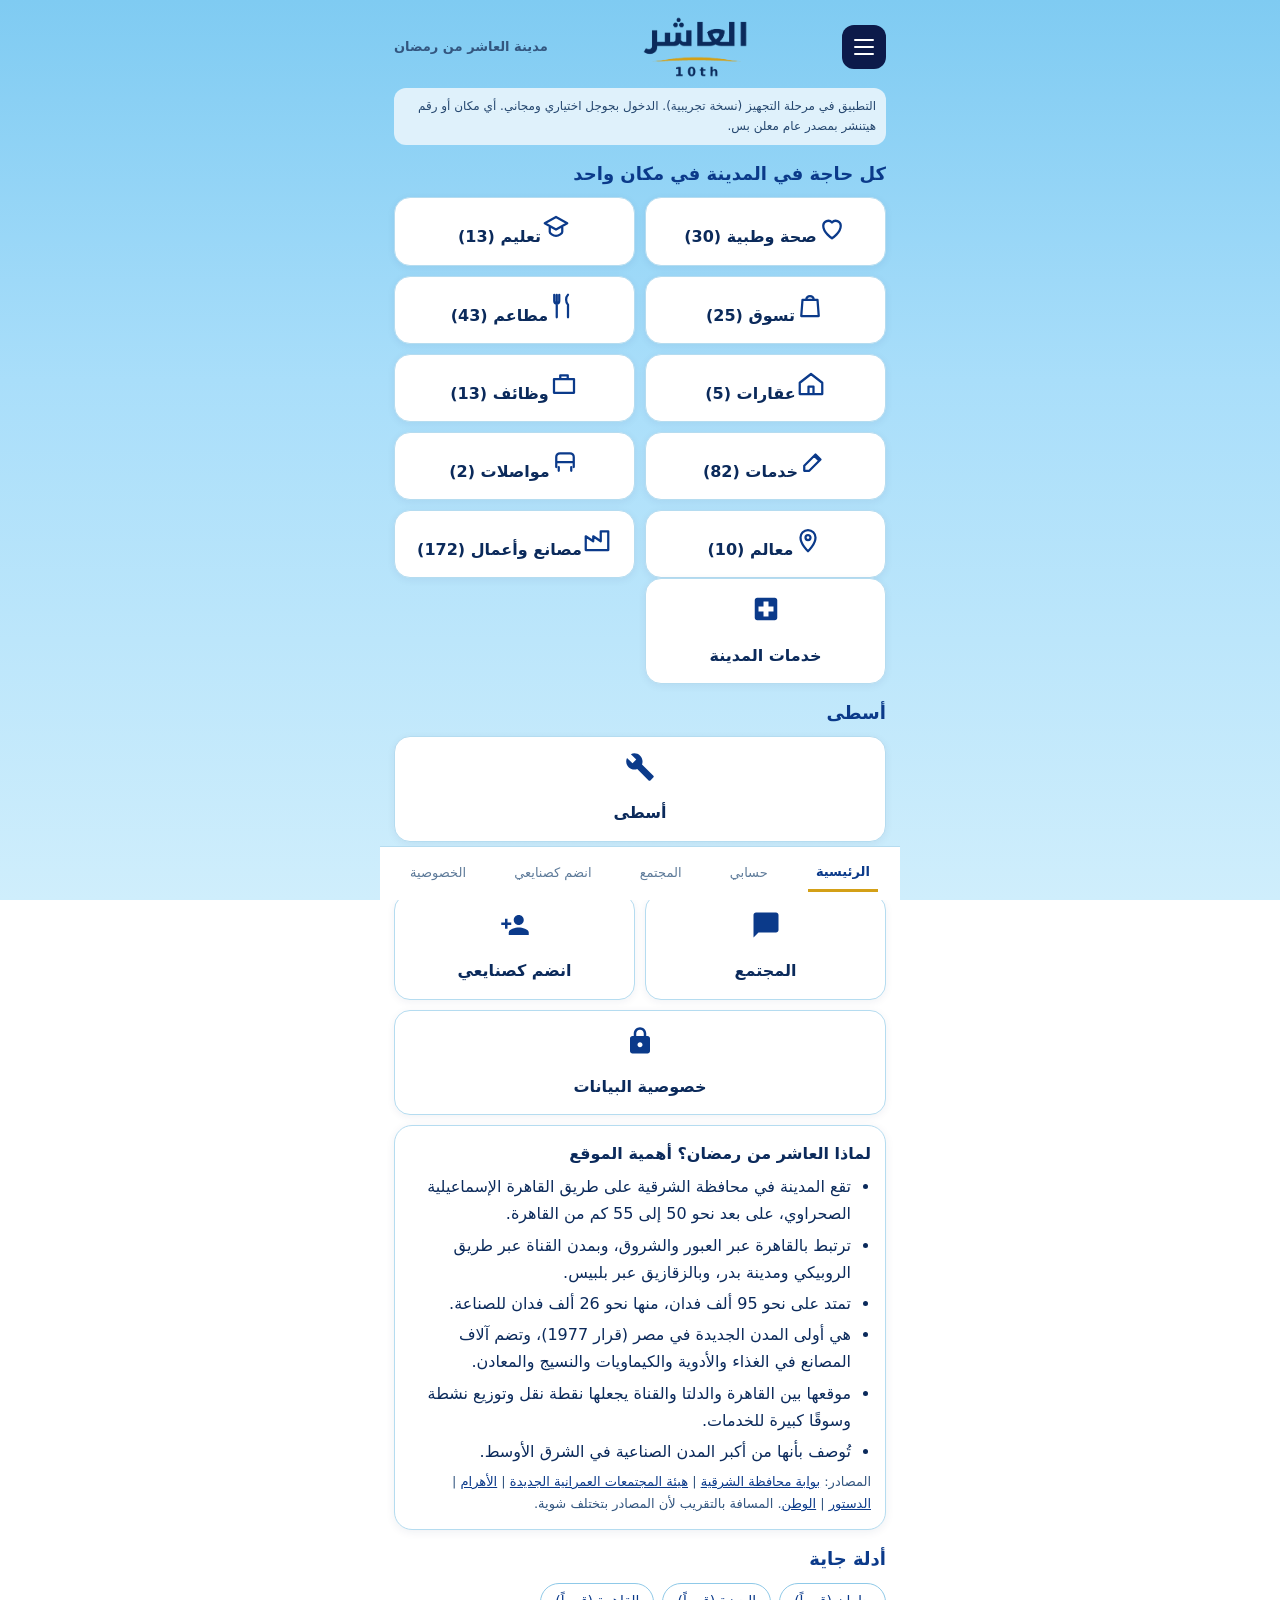
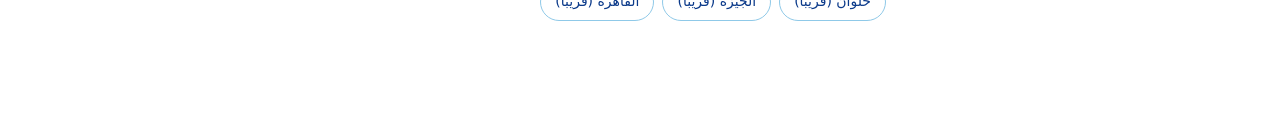
==== commit 2fc2c234: "Update print statement from 'Hello' to 'Goodbye'" ====
--- a/asta/index.html
+++ b/asta/index.html
@@ -38,10 +38,10 @@
 function go(p){page=p;render();scrollTo(0,0)}
 function nav(){const n=document.getElementById('nv');n.innerHTML='';NAV.forEach(([k,l])=>n.append($('button',{class:page===k?'on':'',on:{click:()=>go(k)}},l)))}
 const back=(t)=>$('button',{class:'back',on:{click:()=>go(t||'home')}},'→ رجوع');
-const DIR=[["مصانع وأعمال","شركة النساجون الشرقيون","المنطقة الصناعية - مدينة العاشر من رمضان","المنطقة الصناعية"],["تسوق","النساجون الشرقيون","بجوار صيدناوى، العاشر من رمضان","عموم المدينة"],["تسوق","معرض العاشر ٢ النساجون الشرقيون","امام مستشفى ابو العزايم، المنطقة الصناعية، العاشر من رمضان","المنطقة الصناعية"],["تعليم","مدرسة فريش الدولية للتكنولوجيا التطبيقية","طريق مصر النور، العاشر من رمضان","عموم المدينة"],["تعليم","مدرسة عمرو بن العاص التجريبية للغات","العاشر من رمضان","عموم المدينة"],["تعليم","مدرسة جرين هايتس مصر الأمريكية","العاشر من رمضان","عموم المدينة"],["تعليم","مدرسة العلا الخاصة","العاشر من رمضان","عموم المدينة"],["مطاعم","كرم الشام","ميدان الأردنية - بجوار مجمع عبد المقصود وسينما رينسانس","وسط المدينة (الأردنية)"],["مطاعم","حواوشى الرفاعى","ش ابو بكر الصديق، الاردنية، العاشر من رمضان","وسط المدينة (الأردنية)"],["مطاعم","مطعم الثوره","المجاورة الخامسة، العاشر من رمضان، الشرقية داخل مول ابو الوفا","المجاورات"],["مواصلات","ريد لاين تاكسي (خدمة أهالي العاشر)","خدمة تاكسي بكباتن مسجلين بأكواد، تنظيم عبر صفحة فيسبوك","عموم المدينة"],["مواصلات","تاكسي ريد لاين & FOR YOU (رحلات خارجية/مطارات/شركات)","رحلات خارجية وسفر ومطارات وتعاقدات شركات، عربيات مكيفة، إدارة عبر جروب فيسبوك","عموم المدينة"],["معالم","الأردنية","قلب المدينة التجاري: بنوك، مطاعم، كافيهات","عموم المدينة"],["معالم","ميدان صيدناوي","شارع تجاري شهير، مطعم الثورة بالمجاورة 14 وبينك كافيه أعلى فودافون","المجاورات"],["معالم","مجمع عبد المقصود التجاري - الأردنية","اتش ار للتوريدات مبنى 13، كرم الشام بجواره مع سينما رينسانس","عموم المدينة"],["معالم","دار مناسبات العاشر - الأردنية (بجوار منطقة البنوك)","قاعة مناسبات معروفة، مزايدة تشغيل منشورة 2026","عموم المدينة"],["معالم","قاعة الماسة - نادي الرواد (البوابة الخلفية أمام المجاورة 19)","قاعة أفراح ومناسبات","عموم المدينة"],["معالم","مجمع البنوك / منطقة البنوك - الأردنية","كشري هند بجوار سنترال العاشر ومجمع البنوك، ارابكو بجوار دار المناسبات","عموم المدينة"],["معالم","الموقف الإقليمي الجديد - المجاورة 73 الظهير الصحراوي","12 خطًا داخليًا وخارجيًا، محلات للإيجار أمامه","عموم المدينة"],["معالم","نادي الرواد - مركز الحي الأول","أشهر نادي بالمدينة، قاعة الماسة بالبوابة الخلفية","عموم المدينة"],["عقارات","ظلال (إسكان فاخر - جهاز المدينة)","منطقة الخدمات الإقليمية","عموم المدينة"],["عقارات","كمبوند لوزان","طريق مصر الإسماعيلية مباشرة - أمام هايبر وان والنساجون الشرقيون","عموم المدينة"],["عقارات","دار مصر","حي الياسمين (10 كم من المركز)","عموم المدينة"],["عقارات","جنة","العاشر من رمضان","عموم المدينة"],["عقارات","سكن مصر","العاشر من رمضان","عموم المدينة"],["تعليم","مدرسة بردى للغات","كم 42 طريق مصر إسماعيلية الصحراوي - قرية الطلائع","عموم المدينة"],["تعليم","مدرسة القادسية التجريبية الاعدادية بنات","العاشر من رمضان (بروفايل يلوبيدجز قائم)","عموم المدينة"],["تعليم","مدرسة حورس لتعليم القيادة","العاشر من رمضان (بروفايل يلوبيدجز قائم)","عموم المدينة"],["تسوق","معرض المصطفى للمراتب والمفروشات","العاشر من رمضان","عموم المدينة"],["تسوق","هوم سنتر للمفروشات","مجاورة 26 - أول عمارات منتجع نور الدين بجوار نادي الرواد","المجاورات"],["تسوق","العاشر للمفروشات","العاشر من رمضان","عموم المدينة"],["تسوق","آيسل للأثاث","العاشر من رمضان","عموم المدينة"],["تسوق","معرض الدمرداش للأجهزة الكهربائية","مجاورة 59","المجاورات"],["تسوق","الميهي للأدوات الكهربائية (حامد الميهى)","ش السنترال - الأردنية، العاشر من رمضان","وسط المدينة (الأردنية)"],["تسوق","معرض دهانات GLC - الكريم","الأردنية، العاشر من رمضان","وسط المدينة (الأردنية)"],["تسوق","معارض أبو سليم","مجمع عبد المقصود - الأردنية، العاشر من رمضان","وسط المدينة (الأردنية)"],["تسوق","مركز سينا التجاري","شارع السيدة رقية، العاشر من رمضان","عموم المدينة"],["تسوق","لؤلؤة المدينة","صيدناوي، العاشر من رمضان","عموم المدينة"],["تسوق","جيلا - شركة التوكل الكهربائية","15 مجموعة ج - مركز المدينة الحي الأول، العاشر من رمضان","الأحياء"],["تسوق","معرض الماسة للأجهزة الكهربائية","الحي 14 بجوار كشك أبو عمارة، العاشر من رمضان","الأحياء"],["تسوق","المعناوي للأجهزة الكهربائية","مجاورة 7 - شارع الأندلس أمام سوبر ماركت الوادي الأخضر، العاشر من رمضان","المجاورات"],["تسوق","Al Hana Store - الهنا للأجهزة الكهربائية والمنزلية","مجمع عبد المقصود - الأردنية أمام موقف شرق الدلتا، العاشر من رمضان","وسط المدينة (الأردنية)"],["تسوق","معرض أبو ضيف","الكمال سنتر - الدور الأرضي محل 35، العاشر من رمضان","عموم المدينة"],["تسوق","معرض السعد","المجاورة 7، العاشر من رمضان","المجاورات"],["تسوق","معرض دريم هاوس","الشارع الرئيسي مجاورة 60 - بجوار مستشفى الرشاد","المجاورات"],["تسوق","رويال ستور للأجهزة الكهربائية والمنزلية","المجاورة 60 - سنتر بلازا، العاشر من رمضان","المجاورات"],["تسوق","سلامة عوف للأجهزة الكهربائية والمنزلية","المجاورة 8 أمام سوبرماركت حجاج، العاشر من رمضان","المجاورات"],["تسوق","الشامي للأجهزة الكهربائية والمنزلية","مجاورة 43 بجوار صيدلية ليلي علي، العاشر من رمضان","المجاورات"],["تسوق","أبو سليم لمستلزمات المنزل (فرع مجاورة 14)","مجاورة 14 خلف البريد، العاشر من رمضان","المجاورات"],["خدمات","العاشر للصيانة","ش السنترال - الأردنية، داخل الجوهرة مول محل 139، العاشر من رمضان","وسط المدينة (الأردنية)"],["خدمات","مركز سامح سمير - صيانة بلس","يخدم العاشر من رمضان (مركز متنقل/استقبال)","عموم المدينة"],["مصانع وأعمال","شركة الحمد لقطع غيار الأجهزة المنزلية","العاشر من رمضان (مصنع - بيع جملة للتجار)","عموم المدينة"],["مصانع وأعمال","اسيكو ايجيبت للأجهزة الكهربائية والأدوات المنزلية","بجوار شركة مصر لأعمال الأسمنت المسلح","عموم المدينة"],["مصانع وأعمال","المجموعة الهندسية - أي جي","العاشر من رمضان","عموم المدينة"],["مصانع وأعمال","فريش إليكتريك للأجهزة المنزلية","العاشر من رمضان","عموم المدينة"],["مصانع وأعمال","تريدكو للصناعات الهندسية - باساب","العاشر من رمضان - خدمة العملاء","عموم المدينة"],["مصانع وأعمال","تكنوجاز - الشرقية لصناعة الأجهزة المنزلية","العاشر من رمضان","عموم المدينة"],["مصانع وأعمال","سانيو - المجمع المصري للأجهزة الكهربائية والإلكترونية","بجوار سيراميكا كليوباترا","عموم المدينة"],["مصانع وأعمال","بلندكس ايجيبت","بجوار موج للصناعات المتطورة","عموم المدينة"],["مصانع وأعمال","أولاد الحسيني","الأردنية - داخل المصرية سنتر 1 - محل 90","وسط المدينة (الأردنية)"],["مصانع وأعمال","أوليمبيك جروب","العاشر من رمضان","عموم المدينة"],["مصانع وأعمال","دي إي إيه - دلتا للأجهزة الكهربائية","القطعة 6أ - المنطقة الصناعية الثالثة، بجوار مصنع قنديل للصلب","المنطقة الصناعية"],["مصانع وأعمال","سونيا لتصنيع الأجهزة المنزلية والكهربائية","شارع الوحدة تقاطع الخرطوم - المنطقة الصناعية الثانية، بجوار بيل ايجيبت","المنطقة الصناعية"],["مصانع وأعمال","اتلانتيك للتجارة","العاشر من رمضان","عموم المدينة"],["مصانع وأعمال","كريازي","بجوار نيبو","عموم المدينة"],["صحة وطبية","مستشفى العاشر الجامعي","العاشر من رمضان","عموم المدينة"],["صحة وطبية","مستشفى ابن سينا","المجاورة العاشرة، أمام مركز الشباب","المجاورات"],["صحة وطبية","مستشفى الهلال الأخضر","المجاورة الثالثة","المجاورات"],["صحة وطبية","مستشفى الغندور","العاشر من رمضان","عموم المدينة"],["صحة وطبية","مستشفى براعم للاطفال","ميدان الأردنية","وسط المدينة (الأردنية)"],["صحة وطبية","مستشفى السلام","المجاورة 39، بجوار مسجد السلام","المجاورات"],["صحة وطبية","مستشفي خميس","العاشر من رمضان","عموم المدينة"],["مصانع وأعمال","شركة السويدي إلكتريك","العاشر من رمضان","عموم المدينة"],["خدمات","فندق وسينما دايموند","العاشر من رمضان","عموم المدينة"],["خدمات","فندق ميريتا","العاشر من رمضان","عموم المدينة"],["خدمات","Prime Inn","العاشر من رمضان","عموم المدينة"],["صحة وطبية","معمل البرج","العاشر من رمضان","عموم المدينة"],["صحة وطبية","معامل جولدن لاب","الأردنية مبنى 404 الدور الثالث داخل الكمال سنتر (خلف مكتبة الإسكندرية)","وسط المدينة (الأردنية)"],["خدمات","نادي المهندسين العاشرمن رمضان","العاشر من رمضان","عموم المدينة"],["تعليم","المعهد التكنولوجي العالي","العاشر من رمضان","عموم المدينة"],["خدمات","قاعه الماسه نادي الرواد","قاعات مناسبات العاشر من رمضان","عموم المدينة"],["صحة وطبية","معامل الخوارزمى","العاشر من رمضان","عموم المدينة"],["صحة وطبية","معامل الشمس","العاشر من رمضان","عموم المدينة"],["صحة وطبية","معامل مؤمنة كامل","العاشر من رمضان","عموم المدينة"],["صحة وطبية","معامل د. سمير شاكر","العاشر من رمضان","عموم المدينة"],["صحة وطبية","معامل رويال لاب","العاشر من رمضان","عموم المدينة"],["صحة وطبية","معامل مصر","العاشر من رمضان","عموم المدينة"],["صحة وطبية","معمل الاوبرا","العاشر من رمضان","عموم المدينة"],["صحة وطبية","معمل الفاروق","العاشر من رمضان","عموم المدينة"],["صحة وطبية","معمل د. عمر الدالى","العاشر من رمضان","عموم المدينة"],["صحة وطبية","المختبر (فرع العاشر)","العاشر من رمضان","عموم المدينة"],["خدمات","الفارس لتصنيع الرادياتير","العاشر من رمضان","عموم المدينة"],["خدمات","مركز الأصدقاء لصيانة السيارات","العاشر من رمضان","عموم المدينة"],["خدمات","S.T.S مركز صيانة السيارات (مجاورة 8 ش الأندلس)","العاشر من رمضان","عموم المدينة"],["مصانع وأعمال","الشركة السورية لتصنيع الأغذية","العاشر من رمضان","عموم المدينة"],["مصانع وأعمال","الشركة المصرية للمركزات والمجمدات والعصائر الفاخرة - دوللى","العاشر من رمضان","عموم المدينة"],["مصانع وأعمال","الشركة المصرية لمنتجات الألبان والمواد الغذائية","العاشر من رمضان","عموم المدينة"],["مصانع وأعمال","المجموعة المصرية السويسرية الصناعية - بنتليز","العاشر من رمضان","عموم المدينة"],["مصانع وأعمال","شركة أرما للصناعات الغذائية","العاشر من رمضان","عموم المدينة"],["مصانع وأعمال","شركة ألفا مصر للإستثمار الصناعي","العاشر من رمضان","عموم المدينة"],["مصانع وأعمال","شركة أمجاد للصناعات الغذائية - شيكى دودو","العاشر من رمضان","عموم المدينة"],["مصانع وأعمال","شركة أوريكس لاند للصناعات الغذائية","العاشر من رمضان","عموم المدينة"],["مصانع وأعمال","شركة إنترناشيونال","العاشر من رمضان","عموم المدينة"],["مصانع وأعمال","شركة إيماس لإضافات الأغذية","العاشر من رمضان","عموم المدينة"],["مصانع وأعمال","شركة البروج للصناعات الغذائية","العاشر من رمضان","عموم المدينة"],["مصانع وأعمال","شركة التاج للمواد الغذائية","العاشر من رمضان","عموم المدينة"],["مصانع وأعمال","شركة الحرية للصناعات الغذائية - الحرية 2000","العاشر من رمضان","عموم المدينة"],["مصانع وأعمال","شركة الزهار لصناعة الجلاش الآلي","العاشر من رمضان","عموم المدينة"],["مصانع وأعمال","شركة الشرق الأوسط للصناعات الغذائية والألبان - جرين لاند - أمريكانا جروب","العاشر من رمضان","عموم المدينة"],["مصانع وأعمال","شركة الشهبندر للصناعات الغذائية","العاشر من رمضان","عموم المدينة"],["مصانع وأعمال","شركة الصناعات الغذائية المتخصصة - سيفتي مصر","العاشر من رمضان","عموم المدينة"],["مصانع وأعمال","شركة العالمية للتنمية الزراعية - فارم فريتس - أمريكانا جروب","العاشر من رمضان","عموم المدينة"],["مصانع وأعمال","شركة العالمية للصناعات الغذائية - زيلانديا مصر - بيك لاند","العاشر من رمضان","عموم المدينة"],["مصانع وأعمال","شركة العربية للمطاحن والصناعات الغذائية","العاشر من رمضان","عموم المدينة"],["مصانع وأعمال","شركة القابضة للصناعات الغذائية - مصر أسوان للأسماك - سوانا","العاشر من رمضان","عموم المدينة"],["مصانع وأعمال","شركة القاهرة للصناعات الغذائية - بوتشرمان","العاشر من رمضان","عموم المدينة"],["مصانع وأعمال","شركة القاهرة لمجازر الدواجن - كوكى - أمريكانا جروب","العاشر من رمضان","عموم المدينة"],["مصانع وأعمال","شركة الكرامة مصر للتصنيع والتجارة","العاشر من رمضان","عموم المدينة"],["مصانع وأعمال","شركة المتحدة لتصنيع الزيوت والعبوات","العاشر من رمضان","عموم المدينة"],["مصانع وأعمال","شركة المتحدة للحلويات الشرقية - الربيع","العاشر من رمضان","عموم المدينة"],["مصانع وأعمال","شركة المصرية السورية لصناعة الحلويات - تيستى مو","العاشر من رمضان","عموم المدينة"],["مصانع وأعمال","شركة المصرية السويسرية للمكرونة","العاشر من رمضان","عموم المدينة"],["مصانع وأعمال","شركة المصرية للزيوت الطبيعية ش.م.م","العاشر من رمضان","عموم المدينة"],["مصانع وأعمال","شركة المصرية للصناعات الغذائية - أنترفودز إيجيبت","العاشر من رمضان","عموم المدينة"],["مصانع وأعمال","شركة المصرية للصناعات الغذائية الحديثة - هنى ويل","العاشر من رمضان","عموم المدينة"],["مصانع وأعمال","شركة المصرية لمنتجات الألبان والأغذية - ايدافكو","العاشر من رمضان","عموم المدينة"],["مصانع وأعمال","شركة المصرية لمنتجات الألبان والإضافات الغذائية","العاشر من رمضان","عموم المدينة"],["مصانع وأعمال","شركة النهضة الصناعية","العاشر من رمضان","عموم المدينة"],["مصانع وأعمال","شركة النيل للصناعات الغذائية","العاشر من رمضان","عموم المدينة"],["مصانع وأعمال","شركة الوطنية لمنتجات الذرة","العاشر من رمضان","عموم المدينة"],["مصانع وأعمال","شركة ايجل فود","العاشر من رمضان","عموم المدينة"],["مصانع وأعمال","شركة بست تشيز","العاشر من رمضان","عموم المدينة"],["مصانع وأعمال","شركة جوهر إخوان","العاشر من رمضان","عموم المدينة"],["مصانع وأعمال","شركة حلواني إخوان","العاشر من رمضان","عموم المدينة"],["مصانع وأعمال","شركة د.أوليفي للصناعات الغذائية والإستثمار الزراعي","العاشر من رمضان","عموم المدينة"],["مصانع وأعمال","شركة رجب فارم","العاشر من رمضان","عموم المدينة"],["مصانع وأعمال","شركة رويال سويت - السلام للحلويات والشيكولاته","العاشر من رمضان","عموم المدينة"],["مصانع وأعمال","شركة سماحة والمرجوشى للحلويات والمواد الغذائية - لؤلؤة","العاشر من رمضان","عموم المدينة"],["مصانع وأعمال","شركة سويت سورس لمنتجات الحلوى والأغذية","العاشر من رمضان","عموم المدينة"],["مصانع وأعمال","شركة سيموس للصناعات الغذائية","العاشر من رمضان","عموم المدينة"],["مصانع وأعمال","شركة شاي الفراشة","العاشر من رمضان","عموم المدينة"],["مصانع وأعمال","شركة شوكو سوريا","العاشر من رمضان","عموم المدينة"],["مصانع وأعمال","شركة لاكتو مصر","العاشر من رمضان","عموم المدينة"],["مصانع وأعمال","شركة ماندرين قويدر","العاشر من رمضان","عموم المدينة"],["وظائف","شركة دهانات الجزيرة","العاشر من رمضان","عموم المدينة"],["وظائف","الضحى للصناعات الغذائية","العاشر من رمضان","عموم المدينة"],["وظائف","كارن فابريكس","العاشر من رمضان","عموم المدينة"],["وظائف","واحة للأجهزة المنزلية","العاشر من رمضان","عموم المدينة"],["وظائف","مجموعة ايمن شاهين","العاشر من رمضان","عموم المدينة"],["وظائف","انترتريد","العاشر من رمضان","عموم المدينة"],["وظائف","ايه ام جروب","العاشر من رمضان","عموم المدينة"],["وظائف","تانك للتجارة والصناعة","العاشر من رمضان","عموم المدينة"],["وظائف","زينه","العاشر من رمضان","عموم المدينة"],["وظائف","أوليس هولدنج","العاشر من رمضان","عموم المدينة"],["وظائف","الشركة المصرية للاستثمار الغذائي","العاشر من رمضان","عموم المدينة"],["وظائف","الملكة","العاشر من رمضان","عموم المدينة"],["وظائف","Cegy plastics","العاشر من رمضان","عموم المدينة"],["مصانع وأعمال","كريازي","المنطقة الصناعية الثانية (B2)","المنطقة الصناعية"],["خدمات","جولد إير للهندسة (تكييف وفلاتر مياه)","المجاورة 68","المجاورات"],["خدمات","دريك لصناعات التكييف المركزي والشيلرات","المنطقة الصناعية","المنطقة الصناعية"],["خدمات","شركة الرواد للأدوات الصحية","العاشر من رمضان","عموم المدينة"],["خدمات","بست إيجيبت - فرع العاشر من رمضان","العاشر من رمضان","عموم المدينة"],["خدمات","كيان للصناعات الهندسية والمقاولات","المنطقة الصناعية","المنطقة الصناعية"],["مصانع وأعمال","شركة سبائك العاشر","المنطقة الصناعية الثالثة (A5)","المنطقة الصناعية"],["مصانع وأعمال","شركة ساس للصناعات الكهربائية - عباس الجودة","المنطقة الصناعية الثانية (B2)","المنطقة الصناعية"],["مصانع وأعمال","شركة التوكل الكهربائية - جيلا ش.م.م","المنطقة الصناعية الثالثة (A3)","المنطقة الصناعية"],["خدمات","ساميكو - المركز التجارى للتوريدات الكهربائية","الأردنية","وسط المدينة (الأردنية)"],["مصانع وأعمال","المليجى للصناعات الكهربائية","المنطقة الصناعية (C8)","المنطقة الصناعية"],["خدمات","السويدى سنتر","الأردنية","وسط المدينة (الأردنية)"],["خدمات","نيو سمارت ماشين","الأردنية","وسط المدينة (الأردنية)"],["خدمات","ايتك - الهندسية للتجارة والمقاولات","الأردنية","وسط المدينة (الأردنية)"],["مصانع وأعمال","اليكتريك تكنولوجى للتوريدات والمقاولات","المنطقة الصناعية (C8)","المنطقة الصناعية"],["خدمات","الفنار للصناعات الكهربائية","العاشر من رمضان","عموم المدينة"],["خدمات","الهدى اليكتريك للتجارة والمقاولات","الأردنية","وسط المدينة (الأردنية)"],["خدمات","دار الهندسة للانظمة المتطورة","العاشر من رمضان","عموم المدينة"],["خدمات","اليكتريك الهندسية","الأردنية","وسط المدينة (الأردنية)"],["خدمات","باور تك","العاشر من رمضان","عموم المدينة"],["مصانع وأعمال","الاخوة المتحدون للصناعات","المنطقة الصناعية (C2)","المنطقة الصناعية"],["خدمات","سولار باور","الأردنية","وسط المدينة (الأردنية)"],["مصانع وأعمال","مصنع عسل للاثاث","المنطقة الصناعية الثالثة","المنطقة الصناعية"],["مصانع وأعمال","مصنع جاد وود","العاشر من رمضان","عموم المدينة"],["مصانع وأعمال","افرو ايجيبت للصناعات الهندسية","المنطقة الصناعية (B4)","المنطقة الصناعية"],["مصانع وأعمال","لاروش للاثاث La Roche Furniture Industries Factory - المصنع","المنطقة الصناعية","المنطقة الصناعية"],["مصانع وأعمال","جراتسيا للاثاث الحديث - مصنع العاشر من رمضان","المنطقة الصناعية","المنطقة الصناعية"],["مصانع وأعمال","مصنع طيف وود مصر للأخشاب والأثاث","المنطقة الصناعية (B3)","المنطقة الصناعية"],["خدمات","الشرقية للاثاثات المعدنية","العاشر من رمضان","عموم المدينة"],["خدمات","المستقبل للاثاث والديكور","العاشر من رمضان","عموم المدينة"],["مصانع وأعمال","مصنع الحلو ستايل للاثاث المكتبي","العاشر من رمضان","عموم المدينة"],["خدمات","شركة كيميكال بارتنرز","الأردنية","وسط المدينة (الأردنية)"],["مصانع وأعمال","سايبس - الشركة العالمية لمواد البناء والكيماويات","المنطقة الصناعية الثالثة","المنطقة الصناعية"],["مصانع وأعمال","المصرية الايطالية للبويات - اركوارزو","المنطقة الصناعية الثالثة (A1)","المنطقة الصناعية"],["مصانع وأعمال","الشركة الاسلامية الدولية للبويات والصناعات الكيماوية - اسيباك","المنطقة الصناعية (A2)","المنطقة الصناعية"],["مصانع وأعمال","شركة جور الاردنية للصناعات الكيماوية","المنطقة الصناعية (C6)","المنطقة الصناعية"],["مصانع وأعمال","يونكس - الشركة المتحدة للصناعات الكيميائية","المنطقة الصناعية الثالثة (A1)","المنطقة الصناعية"],["خدمات","مركز الكومى","الأردنية","وسط المدينة (الأردنية)"],["مصانع وأعمال","يونيون للدهانات والصناعات الكيماوية","المنطقة الصناعية (B3)","المنطقة الصناعية"],["خدمات","العربى للحدايد والبويات","الأردنية","وسط المدينة (الأردنية)"],["خدمات","مكة لتجارة الحدايد والبويات","الأردنية","وسط المدينة (الأردنية)"],["مصانع وأعمال","المصرية الامريكية للبويات والدهانات","المنطقة الصناعية (B1)","المنطقة الصناعية"],["خدمات","رضوان للتوكيلات التجارية","الأردنية","وسط المدينة (الأردنية)"],["مصانع وأعمال","دريك لصناعات التكييف المركزي والشيلرات وأبراج التبريد","المنطقة الصناعية الثالثة (A1)","المنطقة الصناعية"],["مصانع وأعمال","الشركة الدولية للتكييف","المنطقة الصناعية الثالثة (A1)","المنطقة الصناعية"],["خدمات","النور للتكييف","العاشر من رمضان","عموم المدينة"],["خدمات","الاخوة للتكييف","الأردنية","وسط المدينة (الأردنية)"],["خدمات","الاردنية للتجارة والتوريدات","الأردنية","وسط المدينة (الأردنية)"],["خدمات","المركز الهندسى للتبريد","الأردنية","وسط المدينة (الأردنية)"],["مصانع وأعمال","طيبة المنزلاوى جروب","المنطقة الصناعية (B4)","المنطقة الصناعية"],["خدمات","ميراكو توتالاين - مصر للتبريد والتكييف","الأردنية","وسط المدينة (الأردنية)"],["مصانع وأعمال","سايفر ايجيبت","المنطقة الصناعية الثالثة (A2)","المنطقة الصناعية"],["خدمات","دلتا للتبريد والتكييف","الأردنية","وسط المدينة (الأردنية)"],["خدمات","المصرية للتبريد وتكييف الهواء","الأردنية","وسط المدينة (الأردنية)"],["مصانع وأعمال","تايم كول للتكييف","المنطقة الصناعية الثانية (B2)","المنطقة الصناعية"],["خدمات","الرافدين لأعمال الألوميتال","العاشر من رمضان","عموم المدينة"],["مصانع وأعمال","هوك ماك ماكس ايجيبت","المنطقة الصناعية (B3)","المنطقة الصناعية"],["مصانع وأعمال","ابكو - شركة المنتجات المعمارية","المنطقة الصناعية (B1)","المنطقة الصناعية"],["مصانع وأعمال","الشركة المصرية البلجيكية لانظمة الابواب والشبابيك","المنطقة الصناعية الأولى","المنطقة الصناعية"],["مصانع وأعمال","جيست","المنطقة الصناعية (B3)","المنطقة الصناعية"],["خدمات","نيو جيميتال للزجاج والالومنيوم","المجاورة 13","المجاورات"],["خدمات","جى ام ار","الأردنية","وسط المدينة (الأردنية)"],["خدمات","القدس للتجارة","الأردنية","وسط المدينة (الأردنية)"],["مصانع وأعمال","ويندوستايل","المنطقة الصناعية الثالثة (A6)","المنطقة الصناعية"],["خدمات","مازن ميتال","الأردنية","وسط المدينة (الأردنية)"],["خدمات","بروفيشنال سيرفس 2","الأردنية","وسط المدينة (الأردنية)"],["خدمات","المصرية الكويتية كايرو كنترول","الأردنية","وسط المدينة (الأردنية)"],["خدمات","عتريس للسيراميك والادوات الصحية","الأردنية","وسط المدينة (الأردنية)"],["مصانع وأعمال","ايديال استاندرد","المنطقة الصناعية الثانية (B4)","المنطقة الصناعية"],["مصانع وأعمال","المصرية الالمانية لصناعة عداد المياه - متروتك","المنطقة الصناعية (A1)","المنطقة الصناعية"],["مصانع وأعمال","مصنع الزعبلاوى ستيل","العاشر من رمضان","عموم المدينة"],["مصانع وأعمال","كتلوجات كارتيلات بركات","المنطقة الصناعية (C8)","المنطقة الصناعية"],["خدمات","سيتى ستارز","الأردنية","وسط المدينة (الأردنية)"],["مصانع وأعمال","مصنع صهر وتكرير وتصنيع الرصاص","المنطقة الصناعية الثالثة (A1)","المنطقة الصناعية"],["مصانع وأعمال","مصنع عياد لطلاء المعادن - هارد كروم","المنطقة الصناعية","المنطقة الصناعية"],["مصانع وأعمال","طيف وود لتصنيع الاخشاب","المنطقة الصناعية (B3)","المنطقة الصناعية"],["مصانع وأعمال","مارسيليا لصناعة المراتب والمفروشات","المنطقة الصناعية (C8)","المنطقة الصناعية"],["خدمات","الورشة الفنية للألومنيوم","الأردنية","وسط المدينة (الأردنية)"],["خدمات","الربيع لأعمال السباكة الحديثة","العاشر من رمضان","عموم المدينة"],["مطاعم","1650 Coffe","سينكو مول - الدور الأول","عموم المدينة"],["مطاعم","Dushka Burger","العاشر من رمضان","عموم المدينة"],["مطاعم","Etoile Restaurant","العاشر من رمضان","عموم المدينة"],["مطاعم","Haj Arafa","العاشر من رمضان","عموم المدينة"],["مطاعم","Mashakeek","الحي 3 (سنتر المدينة)","الأحياء"],["مطاعم","The Gate","العاشر من رمضان","عموم المدينة"],["مطاعم","Twins","العاشر من رمضان","عموم المدينة"],["مطاعم","Vitage Bakery","العاشر من رمضان","عموم المدينة"],["مطاعم","Wahmy Burger","بجوار معرض سيراميكا كليوباترا خلف هاي سيلز، مول المنال، طريق الأردنية","وسط المدينة (الأردنية)"],["مطاعم","Wazer Elhelw","العاشر من رمضان","عموم المدينة"],["مصانع وأعمال","الرضا للعدد والادوات ومستلزمات المصانع","العاشر من رمضان","عموم المدينة"],["مصانع وأعمال","عمرو الشملى للتوريدات العمومية ومستلزمات المصانع","الاردنية، داخل مول الجوهرة مكتب رقم 446، محافظة الشرقية","وسط المدينة (الأردنية)"],["مصانع وأعمال","الاخلاص لمستلزمات المصانع","مركز المدينة مول الشركة العربية، محافظة الشرقية، الاردنية - مركز المدينة","وسط المدينة (الأردنية)"],["مصانع وأعمال","الشرق لتشكيل المعادن والخراطة وتصنيع الاسطمبات","مجمع تبارك الصناعى، وحدة 22، 35","عموم المدينة"],["مصانع وأعمال","او اس اس لتشكيل المعادن و الخراطة و صناعة الوصلات المرنة","مصنع رقم 100- المنطقة الصناعية جنوب 6 أ، محافظة الشرقية، مصنع رقم 100","المنطقة الصناعية"],["مصانع وأعمال","الوادى للتعبئة والتغليف وتصنيع الكرتون","مليون متر، مجمع ج، وحدة 77","عموم المدينة"],["مصانع وأعمال","مصنع الفا ايجيبت للتعبئة والتغليف","أول العاشر من رمضان، محافظة الشرقية، مصنع 24","عموم المدينة"],["مصانع وأعمال","سيفتى زون","العاشر من رمضان","عموم المدينة"],["مصانع وأعمال","سيفتى جروب لمستلزمات الامن الصناعى","العاشر من رمضان","عموم المدينة"],["مصانع وأعمال","اجياد لخدمات النقل","محمد حافظ، أول العاشر من رمضان","عموم المدينة"],["مصانع وأعمال","الامانى للكيماويات والبلاستيك","بلبيس - العاشر من رمضان، بلبيس، مركز بلبيس","عموم المدينة"],["مصانع وأعمال","العطار لتجارة الادوات","العاشر من رمضان","عموم المدينة"],["مصانع وأعمال","سيراميك اليوسف","الاردنية، العاشر من رمضان","وسط المدينة (الأردنية)"],["مصانع وأعمال","العاشر للادوات الكهربائية","حى الاردنية، العاشر من رمضان","وسط المدينة (الأردنية)"],["مصانع وأعمال","البارون لاعمال الالوميتال","العاشر من رمضان","عموم المدينة"],["مصانع وأعمال","الحمد للالوميتال","ثان العاشر من رمضان، محافظة الشرقية، ش السنترال الاردنية","وسط المدينة (الأردنية)"],["مصانع وأعمال","مودرن ميديكال جروب","أول العاشر من رمضان، محافظة الشرقية، مجاورة 8 مقابل سى 1","المجاورات"],["مصانع وأعمال","الفا ميديكال للمستلزمات الطبية","المنطقة الصناعية الثالثة، دوار العاشر، وكالة طلعت حرب","عموم المدينة"],["مصانع وأعمال","مدكور للصناعات الهندسية","ثان العاشر من رمضان، محافظة الشرقية، مجمع تبارك الصناعى","عموم المدينة"],["مصانع وأعمال","الهندسية للخراطة","شارع منى، اول العاشر من رمضان","عموم المدينة"],["مصانع وأعمال","منظفات الرحمة","بجوار صيدناوى، أول العاشر من رمضان، محافظة الشرقية","عموم المدينة"],["مصانع وأعمال","نهضة مصر لتوريد العمالة","العاشر من رمضان","عموم المدينة"],["معالم","المنال مول - ش أبو بكر الصديق","طريق الأردنية، أول العاشر من رمضان، محافظة الشرقية","وسط المدينة (الأردنية)"],["معالم","مول أبو الوفا - المجاورة الخامسة","مجاوره 5، شارع عمار بن ياسر، محافظة الشرقية","المجاورات"],["خدمات","السويدي للتجارة والتوريدات الكهربائية والعمومية","شارع السنترال، أول العاشر من رمضان، محافظة الشرقية","عموم المدينة"],["خدمات","التوحيد والنور","أول العاشر من رمضان، محافظة الشرقية، الأردنية - أمام نادي المهندسين","وسط المدينة (الأردنية)"],["خدمات","الرحاب للرخام والجرانيت","مدينة العاشر من رمضان، اول العاشر من رمضان","عموم المدينة"],["خدمات","أساس للأثاث والنجارة","العاشر من رمضان","عموم المدينة"],["خدمات","أبو حطب للدهانات والديكور","العاشر من رمضان","عموم المدينة"],["خدمات","مصنع قباني للأثاث","طريق التجمعات، أول العاشر من رمضان، محافظة الشرقية","عموم المدينة"],["خدمات","مصنع سوريانا للأثاث","محافظة الشرقية","عموم المدينة"],["خدمات","ارتيسكو","مربع 40، المنطقة الصناعية، س5","المنطقة الصناعية"],["خدمات","شركة العلدوني لتجارة مستلزمات الأثاث والتنجيد","شارع الأندلس، أول العاشر من رمضان","عموم المدينة"],["خدمات","يوتال للدهانات","المجاورة 45، العاشر من رمضان","المجاورات"],["خدمات","الكترا للشيلرات والتكييف المركزي","أول العاشر من رمضان، محافظة الشرقية","عموم المدينة"],["خدمات","استار ايجيب كنترول","أول العاشر من رمضان، محافظة الشرقية","عموم المدينة"]];const DCATS=["صحة وطبية", "تعليم", "تسوق", "مطاعم", "عقارات", "وظائف", "خدمات", "مواصلات", "معالم", "مصانع وأعمال"];const DIC={"صحة وطبية": "M12 21s-7-4.4-7-10a4 4 0 017-2.6A4 4 0 0119 11c0 5.6-7 10-7 10z", "تعليم": "M3 9l9-5 9 5-9 5-9-5zm4 3v4c0 1 2.5 3 5 3s5-2 5-3v-4", "تسوق": "M6 7h12l1 13H5L6 7zm3 0a3 3 0 016 0", "مطاعم": "M7 3v8M5 3v5a2 2 0 004 0V3M7 11v10M16 3c-2 2-2 6 0 8v10", "عقارات": "M3 11l9-7 9 7v9H3zM10 20v-6h4v6", "وظائف": "M4 8h16v11H4zM9 8V5h6v3", "خدمات": "M14 6l4 4-9 9H5v-4zM13 7l4 4", "مواصلات": "M5 16V8a3 3 0 013-3h8a3 3 0 013 3v8M5 12h14M7 19v-3M17 19v-3", "معالم": "M12 21s-6-5.5-6-11a6 6 0 0112 0c0 5.5-6 11-6 11zM12 12a2 2 0 100-4 2 2 0 000 4", "مصانع وأعمال": "M3 20V9l6 4V9l6 4V5h6v15z"};let dcat='',dq='';
+const DIR=[["مصانع وأعمال","شركة النساجون الشرقيون","المنطقة الصناعية - مدينة العاشر من رمضان","المنطقة الصناعية","مصانع"],["تسوق","النساجون الشرقيون","بجوار صيدناوى، العاشر من رمضان","عموم المدينة","أثاث ونجارة"],["تسوق","معرض العاشر ٢ النساجون الشرقيون","امام مستشفى ابو العزايم، المنطقة الصناعية، العاشر من رمضان","المنطقة الصناعية","أثاث ونجارة"],["تعليم","مدرسة فريش الدولية للتكنولوجيا التطبيقية","طريق مصر النور، العاشر من رمضان","عموم المدينة","مدارس"],["تعليم","مدرسة عمرو بن العاص التجريبية للغات","العاشر من رمضان","عموم المدينة","مدارس"],["تعليم","مدرسة جرين هايتس مصر الأمريكية","العاشر من رمضان","عموم المدينة","مدارس"],["تعليم","مدرسة العلا الخاصة","العاشر من رمضان","عموم المدينة","مدارس"],["مطاعم","كرم الشام","ميدان الأردنية - بجوار مجمع عبد المقصود وسينما رينسانس","وسط المدينة (الأردنية)",""],["مطاعم","حواوشى الرفاعى","ش ابو بكر الصديق، الاردنية، العاشر من رمضان","وسط المدينة (الأردنية)","مطاعم وكافيهات"],["مطاعم","مطعم الثوره","المجاورة الخامسة، العاشر من رمضان، الشرقية داخل مول ابو الوفا","المجاورات","مطاعم وكافيهات"],["مواصلات","ريد لاين تاكسي (خدمة أهالي العاشر)","خدمة تاكسي بكباتن مسجلين بأكواد، تنظيم عبر صفحة فيسبوك","عموم المدينة","نقل داخلي"],["مواصلات","تاكسي ريد لاين & FOR YOU (رحلات خارجية/مطارات/شركات)","رحلات خارجية وسفر ومطارات وتعاقدات شركات، عربيات مكيفة، إدارة عبر جروب فيسبوك","عموم المدينة","نقل داخلي"],["معالم","الأردنية","قلب المدينة التجاري: بنوك، مطاعم، كافيهات","عموم المدينة","معالم واتجاهات"],["معالم","ميدان صيدناوي","شارع تجاري شهير، مطعم الثورة بالمجاورة 14 وبينك كافيه أعلى فودافون","المجاورات","معالم واتجاهات"],["معالم","مجمع عبد المقصود التجاري - الأردنية","اتش ار للتوريدات مبنى 13، كرم الشام بجواره مع سينما رينسانس","عموم المدينة","معالم واتجاهات"],["معالم","دار مناسبات العاشر - الأردنية (بجوار منطقة البنوك)","قاعة مناسبات معروفة، مزايدة تشغيل منشورة 2026","عموم المدينة","معالم واتجاهات"],["معالم","قاعة الماسة - نادي الرواد (البوابة الخلفية أمام المجاورة 19)","قاعة أفراح ومناسبات","عموم المدينة","نوادي"],["معالم","مجمع البنوك / منطقة البنوك - الأردنية","كشري هند بجوار سنترال العاشر ومجمع البنوك، ارابكو بجوار دار المناسبات","عموم المدينة","معالم واتجاهات"],["معالم","الموقف الإقليمي الجديد - المجاورة 73 الظهير الصحراوي","12 خطًا داخليًا وخارجيًا، محلات للإيجار أمامه","عموم المدينة","معالم واتجاهات"],["معالم","نادي الرواد - مركز الحي الأول","أشهر نادي بالمدينة، قاعة الماسة بالبوابة الخلفية","عموم المدينة","معالم واتجاهات"],["عقارات","ظلال (إسكان فاخر - جهاز المدينة)","منطقة الخدمات الإقليمية","عموم المدينة",""],["عقارات","كمبوند لوزان","طريق مصر الإسماعيلية مباشرة - أمام هايبر وان والنساجون الشرقيون","عموم المدينة",""],["عقارات","دار مصر","حي الياسمين (10 كم من المركز)","عموم المدينة",""],["عقارات","جنة","العاشر من رمضان","عموم المدينة",""],["عقارات","سكن مصر","العاشر من رمضان","عموم المدينة",""],["تعليم","مدرسة بردى للغات","كم 42 طريق مصر إسماعيلية الصحراوي - قرية الطلائع","عموم المدينة","مدارس"],["تعليم","مدرسة القادسية التجريبية الاعدادية بنات","العاشر من رمضان (بروفايل يلوبيدجز قائم)","عموم المدينة","مدارس"],["تعليم","مدرسة حورس لتعليم القيادة","العاشر من رمضان (بروفايل يلوبيدجز قائم)","عموم المدينة","مدارس"],["تسوق","معرض المصطفى للمراتب والمفروشات","العاشر من رمضان","عموم المدينة","أثاث ونجارة"],["تسوق","هوم سنتر للمفروشات","مجاورة 26 - أول عمارات منتجع نور الدين بجوار نادي الرواد","المجاورات",""],["تسوق","العاشر للمفروشات","العاشر من رمضان","عموم المدينة","أثاث ونجارة"],["تسوق","آيسل للأثاث","العاشر من رمضان","عموم المدينة","أثاث ونجارة"],["تسوق","معرض الدمرداش للأجهزة الكهربائية","مجاورة 59","المجاورات","أجهزة كهربائية - معارض ومحلات"],["تسوق","الميهي للأدوات الكهربائية (حامد الميهى)","ش السنترال - الأردنية، العاشر من رمضان","وسط المدينة (الأردنية)","معارض وتوريدات"],["تسوق","معرض دهانات GLC - الكريم","الأردنية، العاشر من رمضان","وسط المدينة (الأردنية)","دهانات"],["تسوق","معارض أبو سليم","مجمع عبد المقصود - الأردنية، العاشر من رمضان","وسط المدينة (الأردنية)","أجهزة كهربائية - معارض ومحلات"],["تسوق","مركز سينا التجاري","شارع السيدة رقية، العاشر من رمضان","عموم المدينة","مولات ومراكز تجارية"],["تسوق","لؤلؤة المدينة","صيدناوي، العاشر من رمضان","عموم المدينة","أدوات منزلية"],["تسوق","جيلا - شركة التوكل الكهربائية","15 مجموعة ج - مركز المدينة الحي الأول، العاشر من رمضان","الأحياء","أجهزة كهربائية - معارض ومحلات"],["تسوق","معرض الماسة للأجهزة الكهربائية","الحي 14 بجوار كشك أبو عمارة، العاشر من رمضان","الأحياء","أجهزة كهربائية - معارض ومحلات"],["تسوق","المعناوي للأجهزة الكهربائية","مجاورة 7 - شارع الأندلس أمام سوبر ماركت الوادي الأخضر، العاشر من رمضان","المجاورات","أجهزة كهربائية - معارض ومحلات"],["تسوق","Al Hana Store - الهنا للأجهزة الكهربائية والمنزلية","مجمع عبد المقصود - الأردنية أمام موقف شرق الدلتا، العاشر من رمضان","وسط المدينة (الأردنية)","أجهزة كهربائية - معارض ومحلات"],["تسوق","معرض أبو ضيف","الكمال سنتر - الدور الأرضي محل 35، العاشر من رمضان","عموم المدينة","أجهزة كهربائية - معارض ومحلات"],["تسوق","معرض السعد","المجاورة 7، العاشر من رمضان","المجاورات","أجهزة كهربائية - معارض ومحلات"],["تسوق","معرض دريم هاوس","الشارع الرئيسي مجاورة 60 - بجوار مستشفى الرشاد","المجاورات","أجهزة كهربائية - معارض ومحلات"],["تسوق","رويال ستور للأجهزة الكهربائية والمنزلية","المجاورة 60 - سنتر بلازا، العاشر من رمضان","المجاورات","أجهزة كهربائية - معارض ومحلات"],["تسوق","سلامة عوف للأجهزة الكهربائية والمنزلية","المجاورة 8 أمام سوبرماركت حجاج، العاشر من رمضان","المجاورات","أجهزة كهربائية - معارض ومحلات"],["تسوق","الشامي للأجهزة الكهربائية والمنزلية","مجاورة 43 بجوار صيدلية ليلي علي، العاشر من رمضان","المجاورات","أجهزة كهربائية - معارض ومحلات"],["تسوق","أبو سليم لمستلزمات المنزل (فرع مجاورة 14)","مجاورة 14 خلف البريد، العاشر من رمضان","المجاورات","أجهزة كهربائية - معارض ومحلات"],["خدمات","العاشر للصيانة","ش السنترال - الأردنية، داخل الجوهرة مول محل 139، العاشر من رمضان","وسط المدينة (الأردنية)","صيانة أجهزة منزلية"],["خدمات","مركز سامح سمير - صيانة بلس","يخدم العاشر من رمضان (مركز متنقل/استقبال)","عموم المدينة","صيانة أجهزة منزلية"],["مصانع وأعمال","شركة الحمد لقطع غيار الأجهزة المنزلية","العاشر من رمضان (مصنع - بيع جملة للتجار)","عموم المدينة","صيانة أجهزة منزلية"],["مصانع وأعمال","اسيكو ايجيبت للأجهزة الكهربائية والأدوات المنزلية","بجوار شركة مصر لأعمال الأسمنت المسلح","عموم المدينة","مصانع أجهزة منزلية"],["مصانع وأعمال","المجموعة الهندسية - أي جي","العاشر من رمضان","عموم المدينة","مصانع أجهزة منزلية"],["مصانع وأعمال","فريش إليكتريك للأجهزة المنزلية","العاشر من رمضان","عموم المدينة","مصانع أجهزة منزلية"],["مصانع وأعمال","تريدكو للصناعات الهندسية - باساب","العاشر من رمضان - خدمة العملاء","عموم المدينة","مصانع أجهزة منزلية"],["مصانع وأعمال","تكنوجاز - الشرقية لصناعة الأجهزة المنزلية","العاشر من رمضان","عموم المدينة","مصانع أجهزة منزلية"],["مصانع وأعمال","سانيو - المجمع المصري للأجهزة الكهربائية والإلكترونية","بجوار سيراميكا كليوباترا","عموم المدينة","مصانع أجهزة منزلية"],["مصانع وأعمال","بلندكس ايجيبت","بجوار موج للصناعات المتطورة","عموم المدينة","مصانع أجهزة منزلية"],["مصانع وأعمال","أولاد الحسيني","الأردنية - داخل المصرية سنتر 1 - محل 90","وسط المدينة (الأردنية)","مصانع أجهزة منزلية"],["مصانع وأعمال","أوليمبيك جروب","العاشر من رمضان","عموم المدينة","مصانع أجهزة منزلية"],["مصانع وأعمال","دي إي إيه - دلتا للأجهزة الكهربائية","القطعة 6أ - المنطقة الصناعية الثالثة، بجوار مصنع قنديل للصلب","المنطقة الصناعية","مصانع أجهزة منزلية"],["مصانع وأعمال","سونيا لتصنيع الأجهزة المنزلية والكهربائية","شارع الوحدة تقاطع الخرطوم - المنطقة الصناعية الثانية، بجوار بيل ايجيبت","المنطقة الصناعية","مصانع أجهزة منزلية"],["مصانع وأعمال","اتلانتيك للتجارة","العاشر من رمضان","عموم المدينة","مصانع أجهزة منزلية"],["مصانع وأعمال","كريازي","بجوار نيبو","عموم المدينة",""],["صحة وطبية","مستشفى العاشر الجامعي","العاشر من رمضان","عموم المدينة","مستشفيات ومراكز طبية"],["صحة وطبية","مستشفى ابن سينا","المجاورة العاشرة، أمام مركز الشباب","المجاورات","مستشفيات ومراكز طبية"],["صحة وطبية","مستشفى الهلال الأخضر","المجاورة الثالثة","المجاورات","مستشفيات ومراكز طبية"],["صحة وطبية","مستشفى الغندور","العاشر من رمضان","عموم المدينة","مستشفيات ومراكز طبية"],["صحة وطبية","مستشفى براعم للاطفال","ميدان الأردنية","وسط المدينة (الأردنية)","مستشفيات ومراكز طبية"],["صحة وطبية","مستشفى السلام","المجاورة 39، بجوار مسجد السلام","المجاورات","مستشفيات ومراكز طبية"],["صحة وطبية","مستشفي خميس","العاشر من رمضان","عموم المدينة","مستشفيات ومراكز طبية"],["مصانع وأعمال","شركة السويدي إلكتريك","العاشر من رمضان","عموم المدينة","مصانع"],["خدمات","فندق وسينما دايموند","العاشر من رمضان","عموم المدينة","فنادق"],["خدمات","فندق ميريتا","العاشر من رمضان","عموم المدينة","فنادق"],["خدمات","Prime Inn","العاشر من رمضان","عموم المدينة","فنادق"],["صحة وطبية","معمل البرج","العاشر من رمضان","عموم المدينة","معامل تحاليل"],["صحة وطبية","معامل جولدن لاب","الأردنية مبنى 404 الدور الثالث داخل الكمال سنتر (خلف مكتبة الإسكندرية)","وسط المدينة (الأردنية)","معامل تحاليل"],["خدمات","نادي المهندسين العاشرمن رمضان","العاشر من رمضان","عموم المدينة","نوادي"],["تعليم","المعهد التكنولوجي العالي","العاشر من رمضان","عموم المدينة","جامعات ومعاهد"],["خدمات","قاعه الماسه نادي الرواد","قاعات مناسبات العاشر من رمضان","عموم المدينة",""],["صحة وطبية","معامل الخوارزمى","العاشر من رمضان","عموم المدينة",""],["صحة وطبية","معامل الشمس","العاشر من رمضان","عموم المدينة",""],["صحة وطبية","معامل مؤمنة كامل","العاشر من رمضان","عموم المدينة",""],["صحة وطبية","معامل د. سمير شاكر","العاشر من رمضان","عموم المدينة",""],["صحة وطبية","معامل رويال لاب","العاشر من رمضان","عموم المدينة",""],["صحة وطبية","معامل مصر","العاشر من رمضان","عموم المدينة",""],["صحة وطبية","معمل الاوبرا","العاشر من رمضان","عموم المدينة",""],["صحة وطبية","معمل الفاروق","العاشر من رمضان","عموم المدينة",""],["صحة وطبية","معمل د. عمر الدالى","العاشر من رمضان","عموم المدينة",""],["صحة وطبية","المختبر (فرع العاشر)","العاشر من رمضان","عموم المدينة",""],["خدمات","الفارس لتصنيع الرادياتير","العاشر من رمضان","عموم المدينة",""],["خدمات","مركز الأصدقاء لصيانة السيارات","العاشر من رمضان","عموم المدينة",""],["خدمات","S.T.S مركز صيانة السيارات (مجاورة 8 ش الأندلس)","العاشر من رمضان","عموم المدينة",""],["مصانع وأعمال","الشركة السورية لتصنيع الأغذية","العاشر من رمضان","عموم المدينة",""],["مصانع وأعمال","الشركة المصرية للمركزات والمجمدات والعصائر الفاخرة - دوللى","العاشر من رمضان","عموم المدينة",""],["مصانع وأعمال","الشركة المصرية لمنتجات الألبان والمواد الغذائية","العاشر من رمضان","عموم المدينة",""],["مصانع وأعمال","المجموعة المصرية السويسرية الصناعية - بنتليز","العاشر من رمضان","عموم المدينة",""],["مصانع وأعمال","شركة أرما للصناعات الغذائية","العاشر من رمضان","عموم المدينة",""],["مصانع وأعمال","شركة ألفا مصر للإستثمار الصناعي","العاشر من رمضان","عموم المدينة",""],["مصانع وأعمال","شركة أمجاد للصناعات الغذائية - شيكى دودو","العاشر من رمضان","عموم المدينة",""],["مصانع وأعمال","شركة أوريكس لاند للصناعات الغذائية","العاشر من رمضان","عموم المدينة",""],["مصانع وأعمال","شركة إنترناشيونال","العاشر من رمضان","عموم المدينة",""],["مصانع وأعمال","شركة إيماس لإضافات الأغذية","العاشر من رمضان","عموم المدينة",""],["مصانع وأعمال","شركة البروج للصناعات الغذائية","العاشر من رمضان","عموم المدينة",""],["مصانع وأعمال","شركة التاج للمواد الغذائية","العاشر من رمضان","عموم المدينة",""],["مصانع وأعمال","شركة الحرية للصناعات الغذائية - الحرية 2000","العاشر من رمضان","عموم المدينة",""],["مصانع وأعمال","شركة الزهار لصناعة الجلاش الآلي","العاشر من رمضان","عموم المدينة",""],["مصانع وأعمال","شركة الشرق الأوسط للصناعات الغذائية والألبان - جرين لاند - أمريكانا جروب","العاشر من رمضان","عموم المدينة","كهرباء - مقاولون وتوريدات"],["مصانع وأعمال","شركة الشهبندر للصناعات الغذائية","العاشر من رمضان","عموم المدينة",""],["مصانع وأعمال","شركة الصناعات الغذائية المتخصصة - سيفتي مصر","العاشر من رمضان","عموم المدينة",""],["مصانع وأعمال","شركة العالمية للتنمية الزراعية - فارم فريتس - أمريكانا جروب","العاشر من رمضان","عموم المدينة",""],["مصانع وأعمال","شركة العالمية للصناعات الغذائية - زيلانديا مصر - بيك لاند","العاشر من رمضان","عموم المدينة",""],["مصانع وأعمال","شركة العربية للمطاحن والصناعات الغذائية","العاشر من رمضان","عموم المدينة",""],["مصانع وأعمال","شركة القابضة للصناعات الغذائية - مصر أسوان للأسماك - سوانا","العاشر من رمضان","عموم المدينة",""],["مصانع وأعمال","شركة القاهرة للصناعات الغذائية - بوتشرمان","العاشر من رمضان","عموم المدينة",""],["مصانع وأعمال","شركة القاهرة لمجازر الدواجن - كوكى - أمريكانا جروب","العاشر من رمضان","عموم المدينة",""],["مصانع وأعمال","شركة الكرامة مصر للتصنيع والتجارة","العاشر من رمضان","عموم المدينة",""],["مصانع وأعمال","شركة المتحدة لتصنيع الزيوت والعبوات","العاشر من رمضان","عموم المدينة",""],["مصانع وأعمال","شركة المتحدة للحلويات الشرقية - الربيع","العاشر من رمضان","عموم المدينة",""],["مصانع وأعمال","شركة المصرية السورية لصناعة الحلويات - تيستى مو","العاشر من رمضان","عموم المدينة",""],["مصانع وأعمال","شركة المصرية السويسرية للمكرونة","العاشر من رمضان","عموم المدينة",""],["مصانع وأعمال","شركة المصرية للزيوت الطبيعية ش.م.م","العاشر من رمضان","عموم المدينة",""],["مصانع وأعمال","شركة المصرية للصناعات الغذائية - أنترفودز إيجيبت","العاشر من رمضان","عموم المدينة",""],["مصانع وأعمال","شركة المصرية للصناعات الغذائية الحديثة - هنى ويل","العاشر من رمضان","عموم المدينة",""],["مصانع وأعمال","شركة المصرية لمنتجات الألبان والأغذية - ايدافكو","العاشر من رمضان","عموم المدينة",""],["مصانع وأعمال","شركة المصرية لمنتجات الألبان والإضافات الغذائية","العاشر من رمضان","عموم المدينة",""],["مصانع وأعمال","شركة النهضة الصناعية","العاشر من رمضان","عموم المدينة",""],["مصانع وأعمال","شركة النيل للصناعات الغذائية","العاشر من رمضان","عموم المدينة",""],["مصانع وأعمال","شركة الوطنية لمنتجات الذرة","العاشر من رمضان","عموم المدينة",""],["مصانع وأعمال","شركة ايجل فود","العاشر من رمضان","عموم المدينة",""],["مصانع وأعمال","شركة بست تشيز","العاشر من رمضان","عموم المدينة",""],["مصانع وأعمال","شركة جوهر إخوان","العاشر من رمضان","عموم المدينة",""],["مصانع وأعمال","شركة حلواني إخوان","العاشر من رمضان","عموم المدينة",""],["مصانع وأعمال","شركة د.أوليفي للصناعات الغذائية والإستثمار الزراعي","العاشر من رمضان","عموم المدينة",""],["مصانع وأعمال","شركة رجب فارم","العاشر من رمضان","عموم المدينة",""],["مصانع وأعمال","شركة رويال سويت - السلام للحلويات والشيكولاته","العاشر من رمضان","عموم المدينة",""],["مصانع وأعمال","شركة سماحة والمرجوشى للحلويات والمواد الغذائية - لؤلؤة","العاشر من رمضان","عموم المدينة",""],["مصانع وأعمال","شركة سويت سورس لمنتجات الحلوى والأغذية","العاشر من رمضان","عموم المدينة",""],["مصانع وأعمال","شركة سيموس للصناعات الغذائية","العاشر من رمضان","عموم المدينة",""],["مصانع وأعمال","شركة شاي الفراشة","العاشر من رمضان","عموم المدينة",""],["مصانع وأعمال","شركة شوكو سوريا","العاشر من رمضان","عموم المدينة",""],["مصانع وأعمال","شركة لاكتو مصر","العاشر من رمضان","عموم المدينة",""],["مصانع وأعمال","شركة ماندرين قويدر","العاشر من رمضان","عموم المدينة",""],["وظائف","شركة دهانات الجزيرة","العاشر من رمضان","عموم المدينة",""],["وظائف","الضحى للصناعات الغذائية","العاشر من رمضان","عموم المدينة",""],["وظائف","كارن فابريكس","العاشر من رمضان","عموم المدينة",""],["وظائف","واحة للأجهزة المنزلية","العاشر من رمضان","عموم المدينة",""],["وظائف","مجموعة ايمن شاهين","العاشر من رمضان","عموم المدينة",""],["وظائف","انترتريد","العاشر من رمضان","عموم المدينة",""],["وظائف","ايه ام جروب","العاشر من رمضان","عموم المدينة",""],["وظائف","تانك للتجارة والصناعة","العاشر من رمضان","عموم المدينة",""],["وظائف","زينه","العاشر من رمضان","عموم المدينة",""],["وظائف","أوليس هولدنج","العاشر من رمضان","عموم المدينة",""],["وظائف","الشركة المصرية للاستثمار الغذائي","العاشر من رمضان","عموم المدينة",""],["وظائف","الملكة","العاشر من رمضان","عموم المدينة",""],["وظائف","Cegy plastics","العاشر من رمضان","عموم المدينة",""],["مصانع وأعمال","كريازي","المنطقة الصناعية الثانية (B2)","المنطقة الصناعية","مصانع أجهزة منزلية"],["خدمات","جولد إير للهندسة (تكييف وفلاتر مياه)","المجاورة 68","المجاورات","تكييف وتبريد"],["خدمات","دريك لصناعات التكييف المركزي والشيلرات","المنطقة الصناعية","المنطقة الصناعية",""],["خدمات","شركة الرواد للأدوات الصحية","العاشر من رمضان","عموم المدينة","سباكة وأدوات صحية"],["خدمات","بست إيجيبت - فرع العاشر من رمضان","العاشر من رمضان","عموم المدينة","مكافحة حشرات"],["خدمات","كيان للصناعات الهندسية والمقاولات","المنطقة الصناعية","المنطقة الصناعية","مقاولات وتشطيبات"],["مصانع وأعمال","شركة سبائك العاشر","المنطقة الصناعية الثالثة (A5)","المنطقة الصناعية","كهرباء - مقاولون وتوريدات"],["مصانع وأعمال","شركة ساس للصناعات الكهربائية - عباس الجودة","المنطقة الصناعية الثانية (B2)","المنطقة الصناعية","كهرباء - مقاولون وتوريدات"],["مصانع وأعمال","شركة التوكل الكهربائية - جيلا ش.م.م","المنطقة الصناعية الثالثة (A3)","المنطقة الصناعية","كهرباء - مقاولون وتوريدات"],["خدمات","ساميكو - المركز التجارى للتوريدات الكهربائية","الأردنية","وسط المدينة (الأردنية)","كهرباء - مقاولون وتوريدات"],["مصانع وأعمال","المليجى للصناعات الكهربائية","المنطقة الصناعية (C8)","المنطقة الصناعية","كهرباء - مقاولون وتوريدات"],["خدمات","السويدى سنتر","الأردنية","وسط المدينة (الأردنية)","كهرباء - مقاولون وتوريدات"],["خدمات","نيو سمارت ماشين","الأردنية","وسط المدينة (الأردنية)","كهرباء - مقاولون وتوريدات"],["خدمات","ايتك - الهندسية للتجارة والمقاولات","الأردنية","وسط المدينة (الأردنية)","كهرباء - مقاولون وتوريدات"],["مصانع وأعمال","اليكتريك تكنولوجى للتوريدات والمقاولات","المنطقة الصناعية (C8)","المنطقة الصناعية","كهرباء - مقاولون وتوريدات"],["خدمات","الفنار للصناعات الكهربائية","العاشر من رمضان","عموم المدينة","كهرباء - مقاولون وتوريدات"],["خدمات","الهدى اليكتريك للتجارة والمقاولات","الأردنية","وسط المدينة (الأردنية)","كهرباء - مقاولون وتوريدات"],["خدمات","دار الهندسة للانظمة المتطورة","العاشر من رمضان","عموم المدينة","كهرباء - مقاولون وتوريدات"],["خدمات","اليكتريك الهندسية","الأردنية","وسط المدينة (الأردنية)","كهرباء - مقاولون وتوريدات"],["خدمات","باور تك","العاشر من رمضان","عموم المدينة","كهرباء - مقاولون وتوريدات"],["مصانع وأعمال","الاخوة المتحدون للصناعات","المنطقة الصناعية (C2)","المنطقة الصناعية","كهرباء - مقاولون وتوريدات"],["خدمات","سولار باور","الأردنية","وسط المدينة (الأردنية)","كهرباء - مقاولون وتوريدات"],["مصانع وأعمال","مصنع عسل للاثاث","المنطقة الصناعية الثالثة","المنطقة الصناعية","أثاث ونجارة"],["مصانع وأعمال","مصنع جاد وود","العاشر من رمضان","عموم المدينة","أثاث ونجارة"],["مصانع وأعمال","افرو ايجيبت للصناعات الهندسية","المنطقة الصناعية (B4)","المنطقة الصناعية","أثاث ونجارة"],["مصانع وأعمال","لاروش للاثاث La Roche Furniture Industries Factory - المصنع","المنطقة الصناعية","المنطقة الصناعية","أثاث ونجارة"],["مصانع وأعمال","جراتسيا للاثاث الحديث - مصنع العاشر من رمضان","المنطقة الصناعية","المنطقة الصناعية","أثاث ونجارة"],["مصانع وأعمال","مصنع طيف وود مصر للأخشاب والأثاث","المنطقة الصناعية (B3)","المنطقة الصناعية","أثاث ونجارة"],["خدمات","الشرقية للاثاثات المعدنية","العاشر من رمضان","عموم المدينة","أثاث ونجارة"],["خدمات","المستقبل للاثاث والديكور","العاشر من رمضان","عموم المدينة","أثاث ونجارة"],["مصانع وأعمال","مصنع الحلو ستايل للاثاث المكتبي","العاشر من رمضان","عموم المدينة","أثاث ونجارة"],["خدمات","شركة كيميكال بارتنرز","الأردنية","وسط المدينة (الأردنية)","دهانات"],["مصانع وأعمال","سايبس - الشركة العالمية لمواد البناء والكيماويات","المنطقة الصناعية الثالثة","المنطقة الصناعية","دهانات"],["مصانع وأعمال","المصرية الايطالية للبويات - اركوارزو","المنطقة الصناعية الثالثة (A1)","المنطقة الصناعية","دهانات"],["مصانع وأعمال","الشركة الاسلامية الدولية للبويات والصناعات الكيماوية - اسيباك","المنطقة الصناعية (A2)","المنطقة الصناعية","دهانات"],["مصانع وأعمال","شركة جور الاردنية للصناعات الكيماوية","المنطقة الصناعية (C6)","المنطقة الصناعية","دهانات"],["مصانع وأعمال","يونكس - الشركة المتحدة للصناعات الكيميائية","المنطقة الصناعية الثالثة (A1)","المنطقة الصناعية","دهانات"],["خدمات","مركز الكومى","الأردنية","وسط المدينة (الأردنية)","دهانات"],["مصانع وأعمال","يونيون للدهانات والصناعات الكيماوية","المنطقة الصناعية (B3)","المنطقة الصناعية","دهانات"],["خدمات","العربى للحدايد والبويات","الأردنية","وسط المدينة (الأردنية)","دهانات"],["خدمات","مكة لتجارة الحدايد والبويات","الأردنية","وسط المدينة (الأردنية)","دهانات"],["مصانع وأعمال","المصرية الامريكية للبويات والدهانات","المنطقة الصناعية (B1)","المنطقة الصناعية","دهانات"],["خدمات","رضوان للتوكيلات التجارية","الأردنية","وسط المدينة (الأردنية)","دهانات"],["مصانع وأعمال","دريك لصناعات التكييف المركزي والشيلرات وأبراج التبريد","المنطقة الصناعية الثالثة (A1)","المنطقة الصناعية","تكييف وتبريد"],["مصانع وأعمال","الشركة الدولية للتكييف","المنطقة الصناعية الثالثة (A1)","المنطقة الصناعية","تكييف وتبريد"],["خدمات","النور للتكييف","العاشر من رمضان","عموم المدينة","تكييف وتبريد"],["خدمات","الاخوة للتكييف","الأردنية","وسط المدينة (الأردنية)","تكييف وتبريد"],["خدمات","الاردنية للتجارة والتوريدات","الأردنية","وسط المدينة (الأردنية)","تكييف وتبريد"],["خدمات","المركز الهندسى للتبريد","الأردنية","وسط المدينة (الأردنية)","تكييف وتبريد"],["مصانع وأعمال","طيبة المنزلاوى جروب","المنطقة الصناعية (B4)","المنطقة الصناعية","تكييف وتبريد"],["خدمات","ميراكو توتالاين - مصر للتبريد والتكييف","الأردنية","وسط المدينة (الأردنية)","تكييف وتبريد"],["مصانع وأعمال","سايفر ايجيبت","المنطقة الصناعية الثالثة (A2)","المنطقة الصناعية","تكييف وتبريد"],["خدمات","دلتا للتبريد والتكييف","الأردنية","وسط المدينة (الأردنية)","تكييف وتبريد"],["خدمات","المصرية للتبريد وتكييف الهواء","الأردنية","وسط المدينة (الأردنية)","تكييف وتبريد"],["مصانع وأعمال","تايم كول للتكييف","المنطقة الصناعية الثانية (B2)","المنطقة الصناعية","تكييف وتبريد"],["خدمات","الرافدين لأعمال الألوميتال","العاشر من رمضان","عموم المدينة","ألمنيوم وألوميتال"],["مصانع وأعمال","هوك ماك ماكس ايجيبت","المنطقة الصناعية (B3)","المنطقة الصناعية","ألمنيوم وألوميتال"],["مصانع وأعمال","ابكو - شركة المنتجات المعمارية","المنطقة الصناعية (B1)","المنطقة الصناعية","ألمنيوم وألوميتال"],["مصانع وأعمال","الشركة المصرية البلجيكية لانظمة الابواب والشبابيك","المنطقة الصناعية الأولى","المنطقة الصناعية","ألمنيوم وألوميتال"],["مصانع وأعمال","جيست","المنطقة الصناعية (B3)","المنطقة الصناعية","ألمنيوم وألوميتال"],["خدمات","نيو جيميتال للزجاج والالومنيوم","المجاورة 13","المجاورات","ألمنيوم وألوميتال"],["خدمات","جى ام ار","الأردنية","وسط المدينة (الأردنية)","ألمنيوم وألوميتال"],["خدمات","القدس للتجارة","الأردنية","وسط المدينة (الأردنية)","ألمنيوم وألوميتال"],["مصانع وأعمال","ويندوستايل","المنطقة الصناعية الثالثة (A6)","المنطقة الصناعية","ألمنيوم وألوميتال"],["خدمات","مازن ميتال","الأردنية","وسط المدينة (الأردنية)","ألمنيوم وألوميتال"],["خدمات","بروفيشنال سيرفس 2","الأردنية","وسط المدينة (الأردنية)","مكافحة حشرات"],["خدمات","المصرية الكويتية كايرو كنترول","الأردنية","وسط المدينة (الأردنية)","مكافحة حشرات"],["خدمات","عتريس للسيراميك والادوات الصحية","الأردنية","وسط المدينة (الأردنية)","سيراميك وأدوات صحية"],["مصانع وأعمال","ايديال استاندرد","المنطقة الصناعية الثانية (B4)","المنطقة الصناعية","سيراميك وأدوات صحية"],["مصانع وأعمال","المصرية الالمانية لصناعة عداد المياه - متروتك","المنطقة الصناعية (A1)","المنطقة الصناعية","سباكة وأدوات صحية"],["مصانع وأعمال","مصنع الزعبلاوى ستيل","العاشر من رمضان","عموم المدينة","معالم واتجاهات"],["مصانع وأعمال","كتلوجات كارتيلات بركات","المنطقة الصناعية (C8)","المنطقة الصناعية","أقمشة ومنسوجات"],["خدمات","سيتى ستارز","الأردنية","وسط المدينة (الأردنية)","أثاث ونجارة"],["مصانع وأعمال","مصنع صهر وتكرير وتصنيع الرصاص","المنطقة الصناعية الثالثة (A1)","المنطقة الصناعية","صناعات معدنية"],["مصانع وأعمال","مصنع عياد لطلاء المعادن - هارد كروم","المنطقة الصناعية","المنطقة الصناعية","صناعات معدنية"],["مصانع وأعمال","طيف وود لتصنيع الاخشاب","المنطقة الصناعية (B3)","المنطقة الصناعية","أثاث ونجارة"],["مصانع وأعمال","مارسيليا لصناعة المراتب والمفروشات","المنطقة الصناعية (C8)","المنطقة الصناعية","مراكز تجميل"],["خدمات","الورشة الفنية للألومنيوم","الأردنية","وسط المدينة (الأردنية)","ألمنيوم وألوميتال"],["خدمات","الربيع لأعمال السباكة الحديثة","العاشر من رمضان","عموم المدينة","سباكة وأدوات صحية"],["مطاعم","1650 Coffe","سينكو مول - الدور الأول","عموم المدينة","مطاعم وكافيهات"],["مطاعم","Dushka Burger","العاشر من رمضان","عموم المدينة","مطاعم وكافيهات"],["مطاعم","Etoile Restaurant","العاشر من رمضان","عموم المدينة","مطاعم وكافيهات"],["مطاعم","Haj Arafa","العاشر من رمضان","عموم المدينة","مطاعم وكافيهات"],["مطاعم","Mashakeek","الحي 3 (سنتر المدينة)","الأحياء","مطاعم وكافيهات"],["مطاعم","The Gate","العاشر من رمضان","عموم المدينة","مطاعم وكافيهات"],["مطاعم","Twins","العاشر من رمضان","عموم المدينة","مطاعم وكافيهات"],["مطاعم","Vitage Bakery","العاشر من رمضان","عموم المدينة","مطاعم وكافيهات"],["مطاعم","Wahmy Burger","بجوار معرض سيراميكا كليوباترا خلف هاي سيلز، مول المنال، طريق الأردنية","وسط المدينة (الأردنية)","مطاعم وكافيهات"],["مطاعم","Wazer Elhelw","العاشر من رمضان","عموم المدينة","مطاعم وكافيهات"],["مصانع وأعمال","الرضا للعدد والادوات ومستلزمات المصانع","العاشر من رمضان","عموم المدينة","عدد وأدوات"],["مصانع وأعمال","عمرو الشملى للتوريدات العمومية ومستلزمات المصانع","الاردنية، داخل مول الجوهرة مكتب رقم 446، محافظة الشرقية","وسط المدينة (الأردنية)","ورق وكرتون"],["مصانع وأعمال","الاخلاص لمستلزمات المصانع","مركز المدينة مول الشركة العربية، محافظة الشرقية، الاردنية - مركز المدينة","وسط المدينة (الأردنية)","معدات مصانع"],["مصانع وأعمال","الشرق لتشكيل المعادن والخراطة وتصنيع الاسطمبات","مجمع تبارك الصناعى، وحدة 22، 35","عموم المدينة","خراطة وصناعات هندسية"],["مصانع وأعمال","او اس اس لتشكيل المعادن و الخراطة و صناعة الوصلات المرنة","مصنع رقم 100- المنطقة الصناعية جنوب 6 أ، محافظة الشرقية، مصنع رقم 100","المنطقة الصناعية","صناعات معدنية"],["مصانع وأعمال","الوادى للتعبئة والتغليف وتصنيع الكرتون","مليون متر، مجمع ج، وحدة 77","عموم المدينة","تعبئة وتغليف وطباعة"],["مصانع وأعمال","مصنع الفا ايجيبت للتعبئة والتغليف","أول العاشر من رمضان، محافظة الشرقية، مصنع 24","عموم المدينة","تعبئة وتغليف وطباعة"],["مصانع وأعمال","سيفتى زون","العاشر من رمضان","عموم المدينة","أمن وإطفاء صناعي"],["مصانع وأعمال","سيفتى جروب لمستلزمات الامن الصناعى","العاشر من رمضان","عموم المدينة","أمن وإطفاء صناعي"],["مصانع وأعمال","اجياد لخدمات النقل","محمد حافظ، أول العاشر من رمضان","عموم المدينة","شحن ونقل"],["مصانع وأعمال","الامانى للكيماويات والبلاستيك","بلبيس - العاشر من رمضان، بلبيس، مركز بلبيس","عموم المدينة","بلاستيك وكيماويات"],["مصانع وأعمال","العطار لتجارة الادوات","العاشر من رمضان","عموم المدينة","عدد وأدوات"],["مصانع وأعمال","سيراميك اليوسف","الاردنية، العاشر من رمضان","وسط المدينة (الأردنية)","سيراميك وأدوات صحية"],["مصانع وأعمال","العاشر للادوات الكهربائية","حى الاردنية، العاشر من رمضان","وسط المدينة (الأردنية)","أدوات كهربائية"],["مصانع وأعمال","البارون لاعمال الالوميتال","العاشر من رمضان","عموم المدينة","ألمنيوم وألوميتال"],["مصانع وأعمال","الحمد للالوميتال","ثان العاشر من رمضان، محافظة الشرقية، ش السنترال الاردنية","وسط المدينة (الأردنية)","ألمنيوم وألوميتال"],["مصانع وأعمال","مودرن ميديكال جروب","أول العاشر من رمضان، محافظة الشرقية، مجاورة 8 مقابل سى 1","المجاورات","مستلزمات وأجهزة طبية"],["مصانع وأعمال","الفا ميديكال للمستلزمات الطبية","المنطقة الصناعية الثالثة، دوار العاشر، وكالة طلعت حرب","عموم المدينة","مستلزمات وأجهزة طبية"],["مصانع وأعمال","مدكور للصناعات الهندسية","ثان العاشر من رمضان، محافظة الشرقية، مجمع تبارك الصناعى","عموم المدينة","خراطة وصناعات هندسية"],["مصانع وأعمال","الهندسية للخراطة","شارع منى، اول العاشر من رمضان","عموم المدينة","خراطة وصناعات هندسية"],["مصانع وأعمال","منظفات الرحمة","بجوار صيدناوى، أول العاشر من رمضان، محافظة الشرقية","عموم المدينة","كيماويات ومنظفات"],["مصانع وأعمال","نهضة مصر لتوريد العمالة","العاشر من رمضان","عموم المدينة","توريد عمالة وتوظيف"],["معالم","المنال مول - ش أبو بكر الصديق","طريق الأردنية، أول العاشر من رمضان، محافظة الشرقية","وسط المدينة (الأردنية)","معالم واتجاهات"],["معالم","مول أبو الوفا - المجاورة الخامسة","مجاوره 5، شارع عمار بن ياسر، محافظة الشرقية","المجاورات","معالم واتجاهات"],["خدمات","السويدي للتجارة والتوريدات الكهربائية والعمومية","شارع السنترال، أول العاشر من رمضان، محافظة الشرقية","عموم المدينة","كهرباء - مقاولون وتوريدات"],["خدمات","التوحيد والنور","أول العاشر من رمضان، محافظة الشرقية، الأردنية - أمام نادي المهندسين","وسط المدينة (الأردنية)","سباكة وأدوات صحية"],["خدمات","الرحاب للرخام والجرانيت","مدينة العاشر من رمضان، اول العاشر من رمضان","عموم المدينة","رخام وجرانيت"],["خدمات","أساس للأثاث والنجارة","العاشر من رمضان","عموم المدينة","أثاث ونجارة"],["خدمات","أبو حطب للدهانات والديكور","العاشر من رمضان","عموم المدينة","دهانات"],["خدمات","مصنع قباني للأثاث","طريق التجمعات، أول العاشر من رمضان، محافظة الشرقية","عموم المدينة","أثاث ونجارة"],["خدمات","مصنع سوريانا للأثاث","محافظة الشرقية","عموم المدينة","أثاث ونجارة"],["خدمات","ارتيسكو","مربع 40، المنطقة الصناعية، س5","المنطقة الصناعية","أثاث ونجارة"],["خدمات","شركة العلدوني لتجارة مستلزمات الأثاث والتنجيد","شارع الأندلس، أول العاشر من رمضان","عموم المدينة","أثاث ونجارة"],["خدمات","يوتال للدهانات","المجاورة 45، العاشر من رمضان","المجاورات","دهانات"],["خدمات","الكترا للشيلرات والتكييف المركزي","أول العاشر من رمضان، محافظة الشرقية","عموم المدينة","تكييف وتبريد"],["خدمات","استار ايجيب كنترول","أول العاشر من رمضان، محافظة الشرقية","عموم المدينة","مكافحة حشرات"],["صحة وطبية","مركز بركة الطبي","العاشر من رمضان","عموم المدينة","مستشفيات ومراكز طبية"],["مصانع وأعمال","شركة إيديتا للصناعات الغذائية (Edita)","العاشر من رمضان","عموم المدينة","مصانع"],["مصانع وأعمال","معرض مصنع سيراميكا كليوباترا","العاشر من رمضان","عموم المدينة","مصانع"],["مصانع وأعمال","مجموعة سيراميكا كليوباترا (Ceramica Cleopatra)","العاشر من رمضان","عموم المدينة","مصانع"],["مصانع وأعمال","شركة بافاريا مصر لإطفاء الحريق (Bavaria Egypt)","العاشر من رمضان","عموم المدينة","مصانع"],["مصانع وأعمال","شركة فريش إليكتريك (Fresh Electric)","العاشر من رمضان","عموم المدينة","مصانع"],["مصانع وأعمال","السويدى إليكتريك - السويدى للإكسوارات كابلات","العاشر من رمضان","عموم المدينة","مصانع"],["مصانع وأعمال","شركة أمير الوطنية لنسيج وصباغة وتجهيز المنسوجات الفاخرة","العاشر من رمضان","عموم المدينة","مصانع"],["مصانع وأعمال","شركة إنرجيا السويدى هلال - للصناعات الحديدية","العاشر من رمضان","عموم المدينة","مصانع"],["مصانع وأعمال","شركة إيجيبتك للكابلات","العاشر من رمضان","عموم المدينة","مصانع"],["مصانع وأعمال","شركة إيديال ستاندرد إنترناشيونال إيجيبت - مصر 2","العاشر من رمضان","عموم المدينة","مصانع"],["مصانع وأعمال","شركة إيما لصناعة المكرونة","العاشر من رمضان","عموم المدينة","مصانع"],["مصانع وأعمال","شركة الأفرو أمريكية - لينا تكستايلز للملابس والمنسوجات","العاشر من رمضان","عموم المدينة","مصانع"],["مصانع وأعمال","شركة الحصن للطباعة والنسيج","المنطقة الصناعية 82 - العاشر من رمضان","المنطقة الصناعية","مصانع"],["مصانع وأعمال","شركة السلام لصناعة مستلزمات الملابس الجاهزة","العاشر من رمضان","عموم المدينة","مصانع"],["خدمات","المركز السوري لخدمه وصيانه السيارات","العاشر من رمضان","عموم المدينة","سيارات وخدماتها"],["خدمات","تاكى فايتا","العاشر من رمضان","عموم المدينة","أثاث ونجارة"],["خدمات","موبيليات القصر","العاشر من رمضان","عموم المدينة","أثاث ونجارة"],["خدمات","Explosion Gym","مول أبو النجا التجاري - جوار مول دوحة العاشر - خلف أرامكس واتصالات","عموم المدينة","جيم ولياقة"],["خدمات","Bodytech","مجاورة 56 - أمام المعهد التكنولوجي العالي - العاشر من رمضان","المجاورات","جيم ولياقة"],["صحة وطبية","معمل وان لاب للتحاليل الطبية دكتورة نهلة الشرنوبي","العاشر من رمضان","عموم المدينة","معامل تحاليل"],["صحة وطبية","معامل المجد للتحاليل الطبية فرع مول الدوحة","العاشر من رمضان","عموم المدينة","معامل تحاليل"],["صحة وطبية","معامل المهـد للتحاليل الطبيه وامراض الدم","العاشر من رمضان","عموم المدينة","معامل تحاليل"],["صحة وطبية","معمل تحاليل في العاشر من رمضان | معمل نيو سيتى لاب العاشر","العاشر من رمضان","عموم المدينة","معامل تحاليل"],["تعليم","المدرسة المصرية اليابانية 1 بالعاشر من رمضان","العاشر من رمضان","عموم المدينة","مدارس"],["تعليم","المدرسة المصرية اليابانية فرع العاشر من رمضان ٢ _","العاشر من رمضان","عموم المدينة","مدارس"],["تعليم","مدارس كرييتفز الدولية","شارع عمر بن الخطاب - ثان العاشر من رمضان","عموم المدينة","مدارس"],["خدمات","مركز شباب العاشر من رمضان","العاشر من رمضان","عموم المدينة","نوادي"],["تعليم","جامعة الابتكار","العاشر من رمضان","عموم المدينة","جامعات ومعاهد"],["تعليم","جامعة السويدى","العاشر من رمضان","عموم المدينة","جامعات ومعاهد"],["مطاعم","Al Shabrawy","العاشر من رمضان","عموم المدينة","مطاعم وكافيهات"],["مطاعم","Amazon Cafe","العاشر من رمضان","عموم المدينة","مطاعم وكافيهات"],["مطاعم","B.LABAN","العاشر من رمضان","عموم المدينة","مطاعم وكافيهات"],["مطاعم","Bazooka","العاشر من رمضان","عموم المدينة","مطاعم وكافيهات"],["مطاعم","Btmoon Cafe","العاشر من رمضان","عموم المدينة","مطاعم وكافيهات"],["مطاعم","Fiva","العاشر من رمضان","عموم المدينة","مطاعم وكافيهات"],["مطاعم","Grand Cordoba Cafe","العاشر من رمضان","عموم المدينة","مطاعم وكافيهات"],["مطاعم","Hi Proast","العاشر من رمضان","عموم المدينة","مطاعم وكافيهات"],["مطاعم","Khaliha Mashawy","العاشر من رمضان","عموم المدينة","مطاعم وكافيهات"],["مطاعم","Plan B Cafe","العاشر من رمضان","عموم المدينة","مطاعم وكافيهات"],["مطاعم","Shawerma Makers","العاشر من رمضان","عموم المدينة","مطاعم وكافيهات"],["مطاعم","Wild burger","العاشر من رمضان","عموم المدينة","مطاعم وكافيهات"],["مطاعم","Woods Cafe","العاشر من رمضان","عموم المدينة","مطاعم وكافيهات"],["مطاعم","البلتاجى للمأكولات البحرية","العاشر من رمضان","عموم المدينة","مطاعم وكافيهات"],["مطاعم","بيتزا الأمير العاشر من رمضان (مجاورة 46 ومجاورة 55)","العاشر من رمضان","عموم المدينة","مطاعم وكافيهات"],["مطاعم","بينك كافيه","العاشر من رمضان","عموم المدينة","مطاعم وكافيهات"],["مطاعم","فروج الواحه","العاشر من رمضان","عموم المدينة","مطاعم وكافيهات"],["مطاعم","كافيه ستار فيو","العاشر من رمضان","عموم المدينة","مطاعم وكافيهات"],["مطاعم","كبده ومخ الشرقاوى","العاشر من رمضان","عموم المدينة","مطاعم وكافيهات"],["مطاعم","كشري الامبراطور","العاشر من رمضان","عموم المدينة","مطاعم وكافيهات"],["مطاعم","كوفى شوب اولاد الشيخ","العاشر من رمضان","عموم المدينة","مطاعم وكافيهات"],["مطاعم","مطعم كافيار","العاشر من رمضان","عموم المدينة","مطاعم وكافيهات"],["مطاعم","مطعم وكافيه اخناتون","العاشر من رمضان","عموم المدينة","مطاعم وكافيهات"],["مطاعم","نووك كافيه","العاشر من رمضان","عموم المدينة","مطاعم وكافيهات"],["مطاعم","واحة النخيل","العاشر من رمضان","عموم المدينة","مطاعم وكافيهات"],["مطاعم","Gad","العاشر من رمضان","عموم المدينة","مطاعم وكافيهات"],["مطاعم","Abu Yehia Restaurant","العاشر من رمضان","عموم المدينة","مطاعم وكافيهات"],["مطاعم","karam el sham","العاشر من رمضان","عموم المدينة","مطاعم وكافيهات"],["مطاعم","Hawawshi El Refaay","العاشر من رمضان","عموم المدينة","مطاعم وكافيهات"],["مطاعم","abo shady","العاشر من رمضان","عموم المدينة","مطاعم وكافيهات"],["مصانع وأعمال","ارابكو الالمانية للمستلزمات الصناعية والتوريدات","العاشر من رمضان","عموم المدينة","عدد وأدوات"],["مصانع وأعمال","الهندسية لتجارة مستلزمات المصانع","الاردنية – مركز المدينة، العاشر من رمضان، 22","وسط المدينة (الأردنية)","معدات مصانع"],["مصانع وأعمال","ابانوب لتجارة مستلزمات المصانع","العاشر من رمضان","عموم المدينة","معدات مصانع"],["مصانع وأعمال","الدولية المصرية","العاشر من رمضان","عموم المدينة","خراطة وصناعات هندسية"],["مصانع وأعمال","العاشر لتشكيل المعادن","العاشر من رمضان","عموم المدينة","صناعات معدنية"],["مصانع وأعمال","شركة اغابى لصناعة وانتاج الكرتون المضلع","العاشر من رمضان","عموم المدينة","ورق وكرتون"],["مصانع وأعمال","مصنع برقية باك","العاشر من رمضان، الشرقية منطقة 6 مليون","عموم المدينة","ورق وكرتون"],["مصانع وأعمال","العاشر للطباعة والنشر والتغليف - كارتبرس","العاشر من رمضان","عموم المدينة","تعبئة وتغليف وطباعة"],["مصانع وأعمال","يونيفورم","المجاورة 49 - عمارة 6أ، العاشر من رمضان، الشرقية بجوار فرح كافيه","المجاورات","يونيفورم"],["مصانع وأعمال","نافكو بلاست للبلاستيك","العاشر من رمضان، الشرقية بجوار مطبعة مدحت السويدى","عموم المدينة","بلاستيك وكيماويات"],["مصانع وأعمال","مصنع اولاد رمزى للبلاستيك","العاشر من رمضان","عموم المدينة","بلاستيك وكيماويات"],["صحة وطبية","اميكو - الشركة العربية لصناعة المستلزمات الطبية","العاشر من رمضان","عموم المدينة","مستلزمات وأجهزة طبية"],["صحة وطبية","غليونجى للاجهزة والمستلزمات الطبية","العاشر من رمضان","عموم المدينة","مستلزمات وأجهزة طبية"],["مصانع وأعمال","آل عماد للتبريد والتكييف","الأردنية - داخل سنتر المباركية - الدور الثاني، العاشر من رمضان","وسط المدينة (الأردنية)","تكييف وتبريد"],["مصانع وأعمال","الثائر للامن والحراسة","العاشر من رمضان","عموم المدينة","أمن وإطفاء صناعي"],["مصانع وأعمال","ذو النورين لتوريد العمالة","العاشر من رمضان","عموم المدينة","توريد عمالة وتوظيف"],["مصانع وأعمال","امتك - الهندسية للصيانة والتوريدات","العاشر من رمضان","عموم المدينة","معدات مصانع"],["خدمات","Home Center Furniture مفروشات","العاشر من رمضان","عموم المدينة","أثاث ونجارة"],["خدمات","الملكة (كهربائي)","العاشر من رمضان","عموم المدينة","كهرباء - مقاولون وتوريدات"],["خدمات","الأدهم للتشطيبات والديكور (إبراهيم أدهم)","العاشر من رمضان","عموم المدينة","مقاولات وتشطيبات"],["خدمات","زهرة المدائن","العاشر من رمضان","عموم المدينة","كهرباء - مقاولون وتوريدات"],["تسوق","الهندسية للدهانات الصناعية","العاشر من رمضان","عموم المدينة","دهانات"],["خدمات","إيكو شيلر","الأردنية - جرش مول 1 - الدور الثالث (مكتب)","وسط المدينة (الأردنية)","تكييف وتبريد"],["خدمات","طنطاوى للالمنيوم","العاشر من رمضان","عموم المدينة","ألمنيوم وألوميتال"],["خدمات","مجموعة الجبلاوى","العاشر من رمضان","عموم المدينة","ألمنيوم وألوميتال"],["خدمات","شركة تكييف كوول","المجاورة السادسة - بجوار مكتب البريد ومسجد فلسطين، العاشر من رمضان","المجاورات","تكييف وتبريد"],["خدمات","كوول سنتر لأنظمة التبريد والتكييف","مجاورة 85، العاشر من رمضان","المجاورات","تكييف وتبريد"],["خدمات","ACC - إير كونديشنينج كوول","العاشر من رمضان","عموم المدينة","تكييف وتبريد"],["خدمات","شركة العاشر للمقاولات العامة والتوريدات العمومية","العاشر من رمضان","عموم المدينة","مقاولات وتشطيبات"],["خدمات","المهندس لأعمال السباكة الحديثة والديكور","الحي العشرين - مجاورة 5، العاشر من رمضان","المجاورات","سباكة وأدوات صحية"],["تسوق","نقاش العاشر للتشطيبات والدهانات والديكورات","العاشر من رمضان","عموم المدينة","دهانات"],["خدمات","رفتراك مصر للتبريد","العاشر من رمضان","عموم المدينة","تكييف وتبريد"],["خدمات","العربية للصناعات الهندسية","العاشر من رمضان","عموم المدينة","تكييف وتبريد"],["مصانع وأعمال","مصنع أمجاد للصناعات الغذائية","العاشر من رمضان","عموم المدينة","مصانع غذائية"],["مصانع وأعمال","مصر ألمانيا للصناعات الغذائية","العاشر من رمضان","عموم المدينة","مصانع غذائية"],["مصانع وأعمال","الحرية 2000 للصناعات الغذائية","شارع العروبة - المنطقة الصناعية الثانية - العاشر من رمضان - بجوار الهلباوي للملا","المنطقة الصناعية","مصانع غذائية"],["مصانع وأعمال","AFI - Advanced Food Industries (فريسكو وأبو علي)","العاشر من رمضان","عموم المدينة","مصانع غذائية"],["مصانع وأعمال","مصنع الصفا للصناعات الغذائية","العاشر من رمضان","عموم المدينة","مصانع غذائية"],["مصانع وأعمال","مصنع تاوبلاست","العاشر من رمضان","عموم المدينة","بلاستيك وكيماويات"],["مصانع وأعمال","مصر بلاستيك لتصنيع العبوات","العاشر من رمضان","عموم المدينة","بلاستيك وكيماويات"],["مصانع وأعمال","الغدير للبلاستيك","العاشر من رمضان","عموم المدينة","بلاستيك وكيماويات"],["مصانع وأعمال","مصنع أولاد رمزى لصناعات البلاستيك","47 - المجاورة 45 - مجمع تبارك الصناعي - العاشر من رمضان","المنطقة الصناعية","بلاستيك وكيماويات"],["مصانع وأعمال","الشركة الإسلامية لصناعة البلاستيك","العاشر من رمضان","عموم المدينة","بلاستيك وكيماويات"],["مصانع وأعمال","بيراميدز بلاست","المنطقة الصناعية الثالثة 6أ - العاشر من رمضان - بجوار مصنع هاي باك","المنطقة الصناعية","بلاستيك وكيماويات"],["مصانع وأعمال","العاشر من رمضان لصناعات الكرتون - كارتدان","العاشر من رمضان","عموم المدينة","ورق وكرتون"],["مصانع وأعمال","ايميك - المصرية للكيماويات","العاشر من رمضان","عموم المدينة","كيماويات ومنظفات"],["مصانع وأعمال","المصرية للكيماويات - 3","المنطقة الصناعية الثالثة - مجمع جرين لاند خلف دوار العاشر - العاشر من رمضان","المنطقة الصناعية","كيماويات ومنظفات"],["مصانع وأعمال","العاشر لتجارة مواد الصباغة والكيماويات","العاشر من رمضان","عموم المدينة","كيماويات ومنظفات"],["مصانع وأعمال","الحصري للكيماويات واللدائن","القطعة 1/5/27 - المنطقة الصناعية الثالثة أ2 - العاشر من رمضان - بجوار تروفال الز","المنطقة الصناعية","كيماويات ومنظفات"],["صحة وطبية","المتحدون لصناعة الأدوية والمستلزمات الطبية ومستحضرات التجميل","العاشر من رمضان","عموم المدينة","مستلزمات وأجهزة طبية"],["صحة وطبية","اكما - الشركة العربية للمستلزمات الطبية","العاشر من رمضان","عموم المدينة","مستلزمات وأجهزة طبية"],["صحة وطبية","مينا فارم للأدوية والصناعات الكيماوية","2أ المنطقة الصناعية الثالثة - العاشر من رمضان - خلف شركة هاني ويل","المنطقة الصناعية","مستلزمات وأجهزة طبية"],["صحة وطبية","EHS - إي إتش إس للصناعات الطبية","العاشر من رمضان","عموم المدينة","مستلزمات وأجهزة طبية"]];const DCATS=["صحة وطبية", "تعليم", "تسوق", "مطاعم", "عقارات", "وظائف", "خدمات", "مواصلات", "معالم", "مصانع وأعمال"];const DIC={"صحة وطبية": "M12 21s-7-4.4-7-10a4 4 0 017-2.6A4 4 0 0119 11c0 5.6-7 10-7 10z", "تعليم": "M3 9l9-5 9 5-9 5-9-5zm4 3v4c0 1 2.5 3 5 3s5-2 5-3v-4", "تسوق": "M6 7h12l1 13H5L6 7zm3 0a3 3 0 016 0", "مطاعم": "M7 3v8M5 3v5a2 2 0 004 0V3M7 11v10M16 3c-2 2-2 6 0 8v10", "عقارات": "M3 11l9-7 9 7v9H3zM10 20v-6h4v6", "وظائف": "M4 8h16v11H4zM9 8V5h6v3", "خدمات": "M14 6l4 4-9 9H5v-4zM13 7l4 4", "مواصلات": "M5 16V8a3 3 0 013-3h8a3 3 0 013 3v8M5 12h14M7 19v-3M17 19v-3", "معالم": "M12 21s-6-5.5-6-11a6 6 0 0112 0c0 5.5-6 11-6 11zM12 12a2 2 0 100-4 2 2 0 000 4", "مصانع وأعمال": "M3 20V9l6 4V9l6 4V5h6v15z"};let dcat='',dq='';
 function dsvg(p){const n='http://www.w3.org/2000/svg';const v=document.createElementNS(n,'svg');v.setAttribute('viewBox','0 0 24 24');v.setAttribute('width','30');v.setAttribute('height','30');v.setAttribute('fill','none');v.setAttribute('stroke','#0b3a8a');v.setAttribute('stroke-width','1.8');v.setAttribute('stroke-linecap','round');v.setAttribute('stroke-linejoin','round');const q=document.createElementNS(n,'path');q.setAttribute('d',p);v.append(q);return v}
-let dz='الكل';
-function dirp(){const rows=DIR.filter(r=>r[0]===dcat);V.append(back(),$('h2',{},dcat),$('div',{class:'sub'},rows.length+' مكان'));const ls=$('div',{});const zs=['الكل',...new Set(rows.map(r=>r[3]))];const zc=$('div',{class:'chips',style:'margin:6px 0'});const drz=()=>{zc.innerHTML='';if(zs.length<3)return;zs.forEach(z=>zc.append($('button',{class:'chip',style:'border:1px solid #8fc9e8;font:inherit;'+(z===dz?'background:#0c1a4a;color:#fff':'background:#fff;color:#0c1a4a'),on:{click:()=>{dz=z;drz();draw()}}},z)))};const draw=()=>{ls.innerHTML='';const q=dq.trim();rows.filter(r=>(dz==='الكل'||r[3]===dz)&&(!q||(r[1]+' '+r[2]).includes(q))).forEach(r=>ls.append($('div',{class:'card'},$('div',{style:'font-weight:700'},r[1]),$('div',{class:'sub'},r[2]))))};dz='الكل';V.append($('input',{placeholder:'ابحث بالاسم أو المنطقة',value:dq,style:'width:100%;padding:10px;border:1px solid #8fc9e8;border-radius:12px;font:inherit;margin:6px 0',on:{input:e=>{dq=e.target.value;draw()}}}),zc,ls);drz();draw();V.append($('div',{class:'disc'},'الأسماء والمناطق بس، من مصادر عامة معلنة بعد التحقق منها، قراءة 2026-11-28. مفيش أرقام تليفون ولا بيانات زوار. القائمة لسه بتكبر.'))}
+let dz='الكل',dsub='الكل';
+function dirp(){const rows=DIR.filter(r=>r[0]===dcat);V.append(back(),$('h2',{},dcat),$('div',{class:'sub'},rows.length+' مكان'));const ls=$('div',{});const zs=['الكل',...new Set(rows.map(r=>r[3]))];const ss=['الكل',...new Set(rows.map(r=>r[4]).filter(Boolean))];const sc=$('div',{class:'chips',style:'margin:6px 0'});const drs=()=>{sc.innerHTML='';if(ss.length<3)return;ss.forEach(z=>sc.append($('button',{class:'chip',style:'border:1px solid #8fc9e8;font:inherit;'+(z===dsub?'background:#0c1a4a;color:#fff':'background:#fff;color:#0c1a4a'),on:{click:()=>{dsub=z;drs();draw()}}},z)))};const zc=$('div',{class:'chips',style:'margin:6px 0'});const drz=()=>{zc.innerHTML='';if(zs.length<3)return;zs.forEach(z=>zc.append($('button',{class:'chip',style:'border:1px solid #8fc9e8;font:inherit;'+(z===dz?'background:#0c1a4a;color:#fff':'background:#fff;color:#0c1a4a'),on:{click:()=>{dz=z;drz();draw()}}},z)))};const draw=()=>{ls.innerHTML='';const q=dq.trim();rows.filter(r=>(dz==='الكل'||r[3]===dz)&&(dsub==='الكل'||r[4]===dsub)&&(!q||(r[1]+' '+r[2]).includes(q))).forEach(r=>ls.append($('div',{class:'card'},$('div',{style:'font-weight:700'},r[1]),$('div',{class:'sub'},r[2]))))};dz='الكل';dsub='الكل';V.append($('input',{placeholder:'ابحث بالاسم أو المنطقة',value:dq,style:'width:100%;padding:10px;border:1px solid #8fc9e8;border-radius:12px;font:inherit;margin:6px 0',on:{input:e=>{dq=e.target.value;draw()}}}),sc,zc,ls);drs();drz();draw();V.append($('div',{class:'disc'},'الأسماء والمناطق بس، من مصادر عامة معلنة بعد التحقق منها، قراءة 2026-11-28. مفيش أرقام تليفون ولا بيانات زوار. القائمة لسه بتكبر.'))}
 function drawer(){const d=document.getElementById('dr'),o=document.getElementById('ov');const close=()=>{d.classList.remove('on');o.classList.remove('on')};const item=(l,f)=>$('button',{on:{click:()=>{close();f()}}},l);d.innerHTML='';d.append($('h3',{},'العاشر 10th'),item('الرئيسية',()=>go('home')));DCATS.forEach(c=>d.append(item(c,()=>{dcat=c;dq='';go('dir')})));d.append(item('خدمات المدينة',()=>go('sv')),$('hr'),item('أسطى',()=>go('as')),item('بيع وشراء المستعمل',()=>go('ub')),item('المجتمع',()=>go('cm')),item('انضم كصنايعي',()=>go('jn')),$('hr'),item('حسابي',()=>go('ac')),item('الخصوصية',()=>go('pv')));document.getElementById('hb').onclick=()=>{d.classList.add('on');o.classList.add('on')};o.onclick=close}
 function why(){const b=$('div',{class:'card'},$('b',{},'لماذا العاشر من رمضان؟ أهمية الموقع'),$('ul',{},['تقع المدينة في محافظة الشرقية على طريق القاهرة الإسماعيلية الصحراوي، على بعد نحو 50 إلى 55 كم من القاهرة.','ترتبط بالقاهرة عبر العبور والشروق، وبمدن القناة عبر طريق الروبيكي ومدينة بدر، وبالزقازيق عبر بلبيس.','تمتد على نحو 95 ألف فدان، منها نحو 26 ألف فدان للصناعة.','هي أولى المدن الجديدة في مصر (قرار 1977)، وتضم آلاف المصانع في الغذاء والأدوية والكيماويات والنسيج والمعادن.','موقعها بين القاهرة والدلتا والقناة يجعلها نقطة نقل وتوزيع نشطة وسوقًا كبيرة للخدمات.','تُوصف بأنها من أكبر المدن الصناعية في الشرق الأوسط.'].map(t=>$('li',{},t))),$('div',{class:'sub'},'المصادر: ',$('a',{href:'http://www.sharkia.gov.eg/areas/asher/default.aspx',target:'_blank',rel:'noopener',style:'color:#0b3a8a'},'بوابة محافظة الشرقية'),' | ',$('a',{href:'http://www.newcities.gov.eg/know_cities/Tenth_Ramadan/(1).aspx',target:'_blank',rel:'noopener',style:'color:#0b3a8a'},'هيئة المجتمعات العمرانية الجديدة'),' | ',$('a',{href:'https://gate.ahram.org.eg/News/4278615.aspx',target:'_blank',rel:'noopener',style:'color:#0b3a8a'},'الأهرام'),' | ',$('a',{href:'https://www.dostor.org/5200997',target:'_blank',rel:'noopener',style:'color:#0b3a8a'},'الدستور'),' | ',$('a',{href:'https://www.elwatannews.com/news/details/4398359',target:'_blank',rel:'noopener',style:'color:#0b3a8a'},'الوطن'),'. المسافة بالتقريب لأن المصادر بتختلف شوية.'));return b}
 const ADSON=/[?&]ads=1/.test(location.search);
